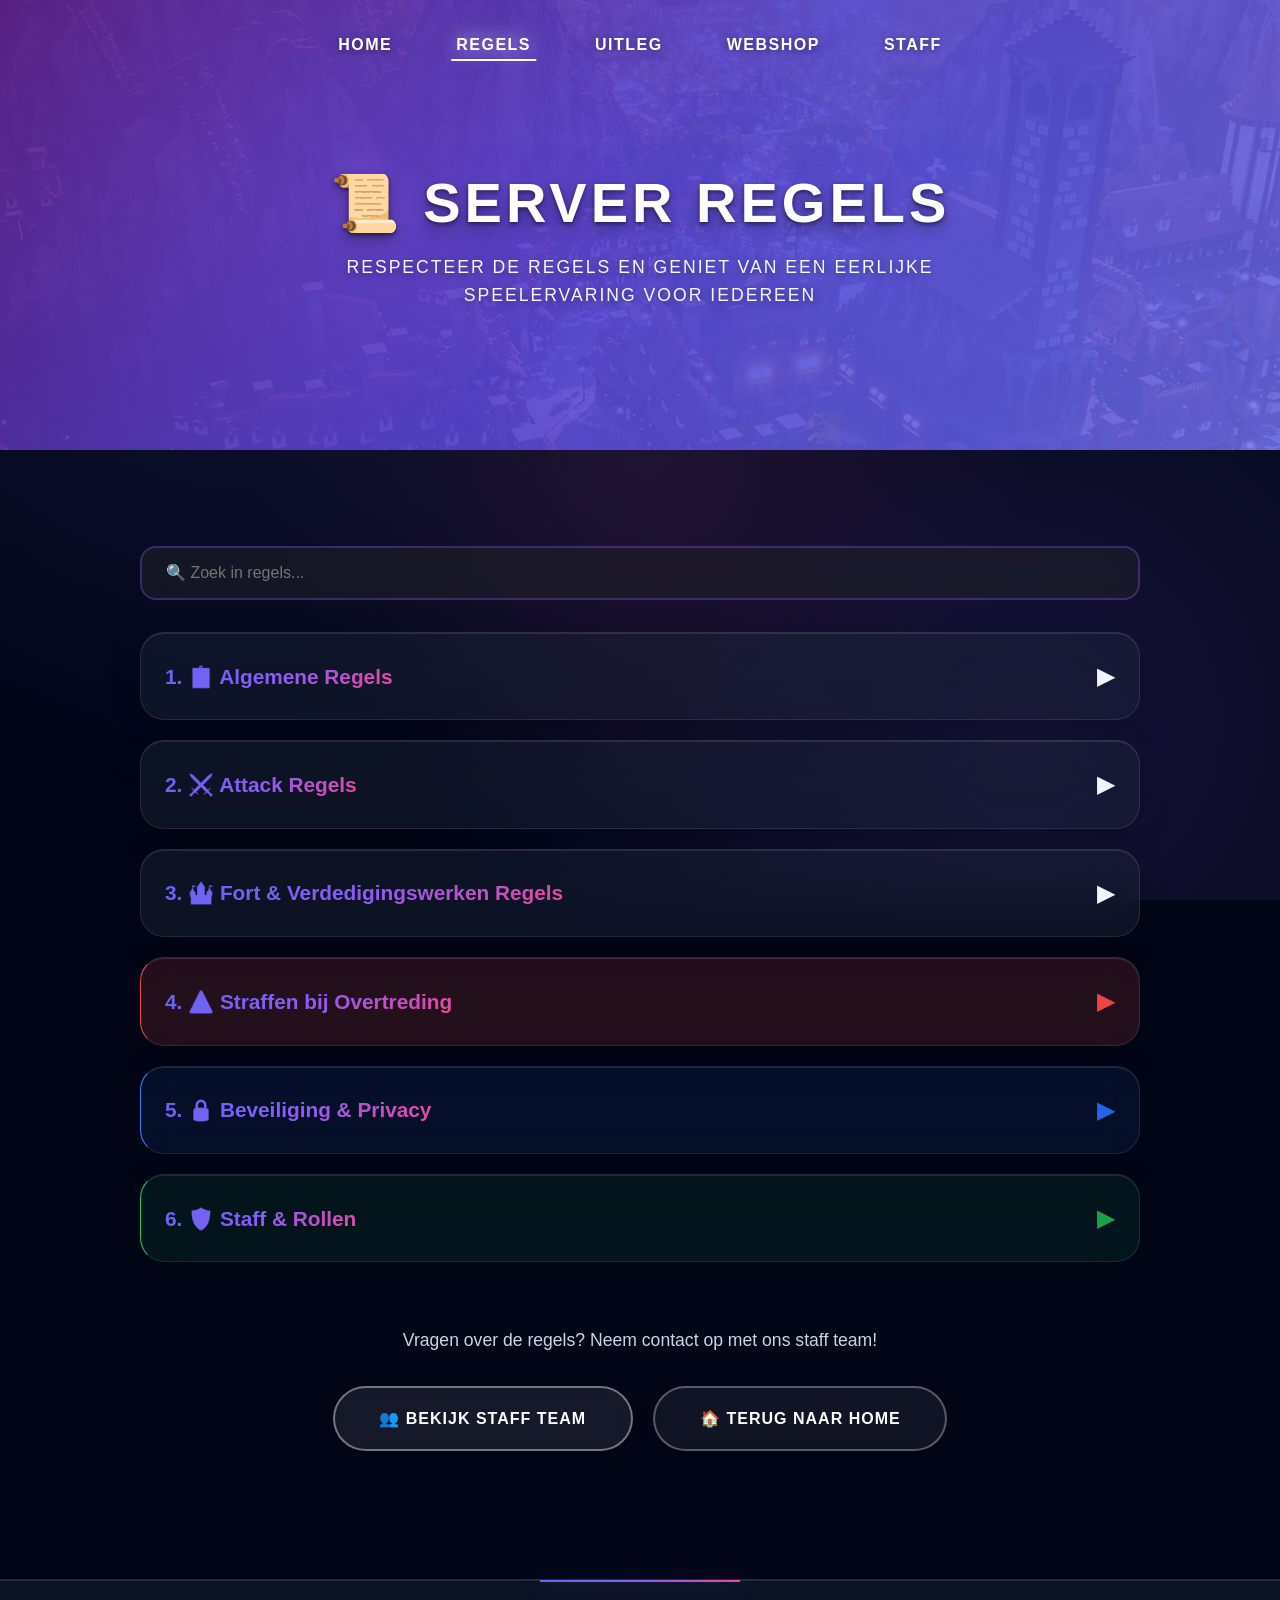
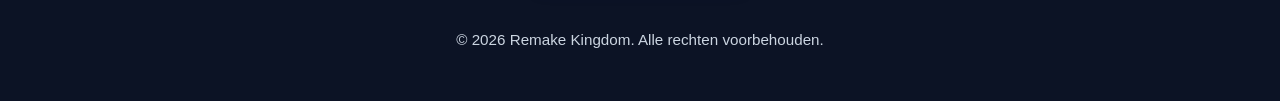
==== regels.html @ 469bb575 "Site push" ====
<!DOCTYPE html>
<html lang="nl">
<head>
    <meta charset="UTF-8">
    <meta name="viewport" content="width=device-width, initial-scale=1.0">
    <title>Regels - Remake Kingdom</title>
    <link rel="stylesheet" href="styles.css">
</head>
<body>
    <nav>
        <div class="nav-container">
            <ul class="nav-links">
                <li><a href="index.html">Home</a></li>
                <li><a href="regels.html" class="active">Regels</a></li>
                <li><a href="uitleg.html">Uitleg</a></li>
                <li><a href="webshop.html">Webshop</a></li>
                <li><a href="staff.html">Staff</a></li>
            </ul>
        </div>
    </nav>

    <section class="hero page-hero fade-in">
        <h1>📜 Server Regels</h1>
        <p>Respecteer de regels en geniet van een eerlijke speelervaring voor iedereen</p>
    </section>

    <div class="container">
        <!-- Search Bar -->
        <div class="search-container" style="max-width: 1000px; margin: 0 auto 2rem;">
            <input type="text" id="rulesSearch" placeholder="🔍 Zoek in regels..." style="width: 100%; padding: 1rem 1.5rem; border-radius: 16px; border: 2px solid rgba(139, 92, 246, 0.3); background: rgba(30, 30, 40, 0.6); backdrop-filter: blur(10px); color: var(--text-primary); font-size: 1rem; font-family: 'Poppins', sans-serif; transition: all 0.3s ease;">
        </div>

        <!-- 1. Algemene Regels -->
        <div class="rules-section card fade-in" data-keywords="algemeen respect cheaten hacken spam staff reclame chat nederlands engels bug abuse griefing account delen regels" style="max-width: 1000px; margin: 0 auto 1.25rem;">
            <div class="collapsible-header" style="cursor: pointer; display: flex; justify-content: space-between; align-items: center; user-select: none;">
                <h2 style="margin: 0;">1. 📋 Algemene Regels</h2>
                <span class="collapse-icon" style="font-size: 1.5rem; transition: transform 0.3s ease; color: var(--accent);">▶</span>
            </div>
            <div class="collapsible-content" style="max-height: 0; overflow: hidden; transition: max-height 0.4s ease;">
                <ul class="rules-list" style="margin-top: 0.75rem;">
                    <li>
                        <strong>1. Respecteer iedereen</strong><br>
                        Wees vriendelijk en behulpzaam. Geen schelden, discriminatie, pesten of doelbewuste provocatie. Iedereen moet zich veilig voelen.
                    </li>
                    <li>
                        <strong>2. Niet cheaten of hacken</strong><br>
                        Gebruik geen hacks, mods, clients of tools die een oneerlijk voordeel geven (x-ray, speed, fly, etc.). Het is ook verboden om anderen te helpen cheaten.
                    </li>
                    <li>
                        <strong>3. Geen spam</strong><br>
                        Spam niet in chat of in channels. Dit betekent: herhaald dezelfde berichten, CAPS LOCK, ongevraagde @mentions en reclame.
                    </li>
                    <li>
                        <strong>4. Luister naar staff</strong><br>
                        Volg de instructies van staff op, ook als je het er niet mee eens bent. Discussies kunnen later via privé met een moderator of admin.
                    </li>
                    <li>
                        <strong>5. Geen reclame</strong><br>
                        Geen reclame voor andere Minecraft servers, websites, Discord-servers of producten zonder duidelijke toestemming van staff.
                    </li>
                    <li>
                        <strong>6. Nederlands of Engels in publieke chat</strong><br>
                        Om iedereen mee te laten doen, spreken we in de algemene chat Nederlands of Engels. In privégesprekken mag uiteraard een andere taal.
                    </li>
                    <li>
                        <strong>7. Geen bug abuse</strong><br>
                        Als je een bug, glitch of exploit vindt, meld dit dan direct aan staff. Het is verboden om dit te gebruiken voor persoonlijk voordeel.
                    </li>
                    <li>
                        <strong>8. Houd het leuk voor iedereen</strong><br>
                        Denk na over je gedrag: als iets anderen stoort of harm kan veroorzaken, laat het dan. We spelen samen, dus wees respectvol.
                    </li>
                    <li>
                        <strong>9. Geen griefing</strong><br>
                        Verniel of steel niets van anderen zonder vooraf toestemming. Dit geldt voor basis, farms, boten, etc.
                    </li>
                    <li>
                        <strong>10. Geen account-sharing</strong><br>
                        Deel je account niet met anderen. Jij bent verantwoordelijk voor alles wat er met je account gebeurt.
                    </li>
                    <li>
                        <strong>11. Geen doxxing of privacy schending</strong><br>
                        Plaats geen persoonlijke gegevens van jezelf of anderen. Respecteer ieders privacy.
                    </li>
                    <li>
                        <strong>12. Geen stelen</strong><br>
                        Vraag altijd toestemming voordat je spullen van iemand anders gebruikt of meeneemt.
                    </li>
                    <li>
                        <strong>13. Bouw netjes en veilig</strong><br>
                        Maak geen traps in openbare gebieden die andere spelers kunnen belemmeren of schade kunnen toebrengen.
                    </li>
                    <li>
                        <strong>14. Grote bouwwerken alleen met toestemming</strong><br>
                        Grote bouwwerken mogen alleen worden gebouwd door builders. Er is een speciale Minecraft-server voor bouwers, waar je ook om goedkeuring kunt vragen; elk project moet eerst door hogere staff worden goedgekeurd.
                    </li>
                    <li>
                        <strong>15. Ondergrondse bases</strong><br>
                        Bases onder de grond zijn toegestaan, maar gebruik geen deuren. Gebruik in plaats daarvan <strong>double fence gates</strong> zodat anderen er met influence doorheen kunnen.
                    </li>
                    <li>
                        <strong>16. Volg de serverstructuur</strong><br>
                        Gebruik de juiste kanalen voor vragen, advertenties of reports (zoals aangegeven in Discord/website).
                    </li>
                </ul>
            </div>
        </div>

        <!-- 2. Attack Regels -->
        <div class="rules-section card fade-in" data-keywords="attack attacks attacken tijden hertogen koning 12:00 00:00 45 minuten screenshot aanval channel" style="max-width: 1000px; margin: 0 auto 1.25rem;">
            <div class="collapsible-header" style="cursor: pointer; display: flex; justify-content: space-between; align-items: center; user-select: none;">
                <h2 style="margin: 0;">2. ⚔️ Attack Regels</h2>
                <span class="collapse-icon" style="font-size: 1.5rem; transition: transform 0.3s ease; color: var(--accent);">▶</span>
            </div>
            <div class="collapsible-content" style="max-height: 0; overflow: hidden; transition: max-height 0.4s ease;">
                <ul class="rules-list" style="margin-top: 0.75rem;">
                    <li>
                        <strong>Attack-tijden</strong><br>
                        Attacks mogen alleen worden gestart tussen <strong>12:00 en 00:00</strong>. Start je attack niet later dan 23:15 zodat de volledige 45 minuten door kunnen lopen.
                    </li>
                    <li>
                        <strong>Wie mag attacken?</strong><br>
                        Alleen <strong>Hertogen</strong> of <strong>Koning(en)</strong> mogen een attack starten. Een <strong>General</strong> mag niet zonder toestemming van een koning of hertog.
                    </li>
                    <li>
                        <strong>Maximum attacks per dag</strong><br>
                        Er zijn maximaal <strong>2 attacks per dag</strong> toegestaan per kingdom. Plan deze met je rank en voorkom dat je laat op de dag nog een tweede attack start.
                    </li>
                    <li>
                        <strong>Aankondiging &amp; voorbereiding</strong><br>
                        Meld een attack minimaal <strong>30 minuten van tevoren</strong> in het daarvoor bestemde Discord-kanaal. Zorg dat je aanvalsteam klaar is en dat iedereen weet wat de regels zijn.
                    </li>
                    <li>
                        <strong>Regels tijdens de attack</strong><br>
                        - Een kingdom lead moet tijdens de hele attack op het land blijven. Als de lead verdwijnt stopt de attack voor de rest van het team. <br>
                        - Geen gebruik van glitches, /log, of out-of-bounds om te ontsnappen of voor een voordeel. <br>
                        - Na het einde van de attack blijven gebruikers in het gebied niet zomaar hangen; verlaat het land en maak ruimte voor nieuwe aanvallen.
                    </li>
                    <li>
                        <strong>Beperkingen</strong><br>
                        Als iemand doodgaat, mag er <strong>geen vervanger</strong> het land op. Ook mag je tijdens een attack geen items van anderen stelen buiten de afspraken om (bijv. via traps of verborgen chests).
                    </li>
                </ul>

                <div style="background: rgba(236, 72, 153, 0.1); padding: 2rem; border-radius: 12px; margin-top: 2rem; border-left: 4px solid #ec4899;">
                    <h3 style="color: #ec4899; margin-bottom: 1rem;">📸 LET OP: Screenshot Vereisten</h3>
                    <p style="color: var(--text-secondary); line-height: 1.9; margin-bottom: 1rem;">
                        Een leidinggevend maakt ten alle tijden een screen aan de grens van het kingdom die aangevallen gaat worden. Op dit screenshot staat <strong>/list</strong> met de aantallen van beide kingdoms. Daarnaast noteer je alle namen van de aanvallers in de chat met de /list.
                    </p>
                    <p style="color: var(--text-secondary); line-height: 1.9; margin-bottom: 1rem;">
                        Je zet deze screen in de <strong>#Aanval-Channel</strong> met het volgende format:
                    </p>
                    <div style="background: rgba(0, 0, 0, 0.3); padding: 1.5rem; border-radius: 8px; font-family: monospace; color: #fff; line-height: 1.8;">
                        Kingdom:<br>
                        Attack op:<br>
                        Aanvallers:<br>
                        Starttijd:<br>
                        Tijd land af:
                    </div>
                    <p style="color: var(--text-secondary); line-height: 1.9; margin-top: 1rem;">
                        Dit format moet <strong>voor de attack</strong> worden ingevuld en worden opgestuurd in #Aanval-Channel. Tevens is het voor de leidinggevenden van andere kingdoms niet toegestaan om hier voordelig gebruik van te maken door aan spelers een komende aanval door te geven.
                    </p>
                </div>
            </div>
        </div>

        <!-- 3. Fort & Verdedigingswerken Regels -->
        <div class="rules-section card fade-in" data-keywords="fort forten verdediging gracht trappen traps cobwebs lava inbouwen safe doors torens gangen ingangen ladders" style="max-width: 1000px; margin: 0 auto 1.25rem;">
            <div class="collapsible-header" style="cursor: pointer; display: flex; justify-content: space-between; align-items: center; user-select: none;">
                <h2 style="margin: 0;">3. 🏰 Fort & Verdedigingswerken Regels</h2>
                <span class="collapse-icon" style="font-size: 1.5rem; transition: transform 0.3s ease; color: var(--accent);">▶</span>
            </div>
            <div class="collapsible-content" style="max-height: 0; overflow: hidden; transition: max-height 0.4s ease;">
                <ul class="rules-list" style="margin-top: 0.75rem;">
                    <li>
                        <strong>Trappen/Traps</strong><br>
                        Trappen, valkuilen of andere traps die spelers plotseling kunnen doden zijn <strong>NIET toegestaan</strong>, tenzij het deel uitmaakt van een afgesproken PvP-arena.
                    </li>
                    <li>
                        <strong>Cobwebs en Lava</strong><br>
                        Cobwebs en lava plaatsen in een ijstunnel / gang of op wegen is <strong>NIET toegestaan</strong>. Dit blokkadeert spelers en veroorzaakt frustratie.
                    </li>
                    <li>
                        <strong>Grachten</strong><br>
                        Forten mogen een gracht hebben. De gracht mag niet breder dan <strong>10 blocks</strong> en niet dieper dan <strong>10 blocks</strong>. Ladders zijn <strong>3 breed</strong> in alle hoeken verplicht om terug omhoog te kunnen.
                    </li>
                    <li>
                        <strong>Inbouwen</strong><br>
                        Inbouwen is <strong>NIET toegestaan</strong> (zowel cobwebs als blocks). Openingen moeten toegankelijk blijven voor anderen.
                    </li>
                    <li>
                        <strong>Safe Doors</strong><br>
                        Geen safe doors met pressure plates: deuren moeten eerlijk en openbaar te gebruiken zijn.
                    </li>
                    <li>
                        <strong>Torens</strong><br>
                        Torens moeten in verbinding staan met de muren en mogen geen losstaande 'one-hit' plekken creëren.
                    </li>
                    <li>
                        <strong>Gang Afmetingen</strong><br>
                        De ingang en alle andere doorgangen moeten minimaal <strong>3 blocks breed</strong> en <strong>3 blocks hoog</strong> zijn, zodat mensen er veilig doorheen kunnen.
                    </li>
                    <li>
                        <strong>Meerdere Ingangen</strong><br>
                        Er moeten meerdere ingangen zijn zodat verdedigers en aanvallers een fatsoenlijke verdeling hebben.
                    </li>
                    <li>
                        <strong>Ladder Beperkingen</strong><br>
                        Eén ladder omhoog om mensen makkelijk naar beneden te schieten is <strong>niet toegestaan</strong>. Maak meerdere toegangen om schieten te ontmoedigen.
                    </li>
                    <li>
                        <strong>Trappen in Fort</strong><br>
                        Er moeten minimaal <strong>2 trappen omhoog</strong> zijn in het fort voor de attackers, zodat het eerlijk blijft voor beide teams.
                    </li>
                    <li>
                        <strong>Geen verborgen valkuilen</strong><br>
                        Als je een valkuil gebruikt, zorg dan dat het duidelijk is dat het een valkuil is. Onverwachte traps in openbare routes zijn niet toegestaan.
                    </li>
                    <li>
                        <strong>Respecteer de omgeving</strong><br>
                        Graaf of bouw niet in de buurt van andermans basis zonder toestemming. Laat geen gaten of gebroken omgevingen achter.
                    </li>
                </ul>
            </div>
        </div>

        <!-- 4. Straffen bij Overtreding -->
        <div class="rules-section card fade-in" data-keywords="straffen overtreding waarschuwing mute kick ban permanente tijdelijke" style="max-width: 1000px; margin: 0 auto 1.25rem; background: rgba(231, 76, 60, 0.15); border-left-color: #e74c3c;">
            <div class="collapsible-header" style="cursor: pointer; display: flex; justify-content: space-between; align-items: center; user-select: none;">
                <h2 style="color: #ef4444; margin: 0;">4. ⚠️ Straffen bij Overtreding</h2>
                <span class="collapse-icon" style="font-size: 1.5rem; transition: transform 0.3s ease; color: #ef4444;">▶</span>
            </div>
            <div class="collapsible-content" style="max-height: 0; overflow: hidden; transition: max-height 0.4s ease;">
                <p style="color: var(--text-secondary); line-height: 1.8; margin-top: 1rem;">
                    We hanteren een schaal van maatregelen om duidelijkheid en eerlijkheid te behouden. Staff bepaalt de straf op basis van: ernst, herhaling, intentie en context.<br><br>
                    • <strong>Waarschuwing</strong> — Eerste overtreding of onbedoeld gedrag.<br>
                    • <strong>Mute (1-24 uur)</strong> — Chat misbruik, spam, schelden of dreigen.<br>
                    • <strong>Kick</strong> — Bij herhaalde waarschuwingen of wanprestatie (slecht gedrag tegen andere spelers of staff).<br>
                    • <strong>Tijdelijke Ban (1-30 dagen)</strong> — Ernstige overtredingen zoals griefing, hacking, doxxing of herhaald valsspelen.<br>
                    • <strong>Permanente Ban</strong> — Zeer ernstige zaken (hacken, stelen, doxxen, grootschalige griefing) of wanneer iemand meerdere keren niet naar staff luistert.<br><br>
                    Als je het niet eens bent met een straf, neem dan contact op met staff en vraag om een uitleg. Discriminatie of bedreigingen naar staff kan leiden tot zwaardere straffen.
                </p>
            </div>
        </div>

        <!-- 5. Beveiliging & Privacy -->
        <div class="rules-section card fade-in" data-keywords="beveiliging privacy account delen wachtwoorden" style="max-width: 1000px; margin: 0 auto 1.25rem; background: rgba(59, 130, 246, 0.08); border-left-color: #3b82f6;">
            <div class="collapsible-header" style="cursor: pointer; display: flex; justify-content: space-between; align-items: center; user-select: none;">
                <h2 style="color: #2563eb; margin: 0;">5. 🔒 Beveiliging &amp; Privacy</h2>
                <span class="collapse-icon" style="font-size: 1.5rem; transition: transform 0.3s ease; color: #2563eb;">▶</span>
            </div>
            <div class="collapsible-content" style="max-height: 0; overflow: hidden; transition: max-height 0.4s ease;">
                <ul class="rules-list" style="margin-top: 0.75rem;">
                    <li>
                        <strong>Beveilig je account</strong><br>
                        Gebruik een sterk wachtwoord. Deel je account niet met anderen en log altijd uit op publieke computers.
                    </li>
                    <li>
                        <strong>2FA / dubbele verificatie</strong><br>
                        Gebruik waar mogelijk 2FA (bijv. op Discord) om je account extra te beschermen.
                    </li>
                    <li>
                        <strong>Geen doxxing</strong><br>
                        Plaats geen persoonlijke gegevens van jezelf of anderen in de chat of op Discord.
                    </li>
                    <li>
                        <strong>Rapporteer verdachte zaken</strong><br>
                        Zie je iets verdachts? Meld het dan direct bij een staff member in de juiste kanalen.
                    </li>
                    <li>
                        <strong>Verander je wachtwoord bij twijfel</strong><br>
                        Als je het gevoel hebt dat je account is gecompromitteerd, wijzig direct je wachtwoord en meld het aan staff.
                    </li>
                </ul>
            </div>
        </div>

        <!-- 6. Staff & Rollen -->
        <div class="rules-section card fade-in" data-keywords="staff rollen moderator helper regels permissies gedrag" style="max-width: 1000px; margin: 0 auto 1.25rem; background: rgba(34, 197, 94, 0.08); border-left-color: #22c55e;">
            <div class="collapsible-header" style="cursor: pointer; display: flex; justify-content: space-between; align-items: center; user-select: none;">
                <h2 style="color: #16a34a; margin: 0;">6. 🛡️ Staff &amp; Rollen</h2>
                <span class="collapse-icon" style="font-size: 1.5rem; transition: transform 0.3s ease; color: #16a34a;">▶</span>
            </div>
            <div class="collapsible-content" style="max-height: 0; overflow: hidden; transition: max-height 0.4s ease;">
                <ul class="rules-list" style="margin-top: 0.75rem;">
                    <li>
                        <strong>Staff heeft extra verantwoordelijkheden</strong><br>
                        Staff is er om de server veilig en leuk te houden. Volg hun instructies op en geef hen ruimte om hun werk te doen.
                    </li>
                    <li>
                        <strong>Zeg iets als je advies nodig hebt</strong><br>
                        Niet zeker wat je mag doen? Vraag het aan een moderator of beheerder voordat je actie onderneemt.
                    </li>
                    <li>
                        <strong>Geen misbruik van staffrechten</strong><br>
                        Als je staff bent, gebruik je rechten alleen voor serverbeheer. Misbruik leidt tot schorsing of verlies van rechten.
                    </li>
                    <li>
                        <strong>Rapporteer staffproblemen correct</strong><br>
                        Als je een probleem hebt met staffgedrag: maak een ticket in Discord. Doe dit niet in de publieke chat.
                    </li>
                </ul>
            </div>
        </div>

        <div style="text-align: center; margin-top: 4rem;">
            <p style="color: var(--text-secondary); margin-bottom: 2rem; font-size: 1.1rem;">
                Vragen over de regels? Neem contact op met ons staff team!
            </p>
            <a href="staff.html" class="btn">👥 Bekijk Staff Team</a>
            <a href="index.html" class="btn btn-secondary" style="margin-left: 1rem;">🏠 Terug naar Home</a>
        </div>
    </div>

    <footer>
        <p>&copy; 2026 Remake Kingdom. Alle rechten voorbehouden.</p>
    </footer>

    <script>
        // Collapsible functionality
        document.querySelectorAll('.collapsible-header').forEach(header => {
            header.addEventListener('click', () => {
                const section = header.closest('.rules-section');
                const content = section.querySelector('.collapsible-content');
                const icon = header.querySelector('.collapse-icon');
                
                if (content.style.maxHeight === '0px' || content.style.maxHeight === '') {
                    // Expand
                    content.style.maxHeight = content.scrollHeight + 'px';
                    icon.textContent = '▼';
                    icon.style.transform = 'rotate(0deg)';
                } else {
                    // Collapse
                    content.style.maxHeight = '0px';
                    icon.textContent = '▶';
                    icon.style.transform = 'rotate(0deg)';
                }
            });
        });

        // Search functionality
        const searchInput = document.getElementById('rulesSearch');
        const rulesSections = document.querySelectorAll('.rules-section');

        searchInput.addEventListener('input', (e) => {
            const searchTerm = e.target.value.toLowerCase().trim();
            
            rulesSections.forEach(section => {
                const text = section.textContent.toLowerCase();
                const keywords = section.dataset.keywords?.toLowerCase() || '';
                const content = section.querySelector('.collapsible-content');
                const icon = section.querySelector('.collapse-icon');
                
                if (searchTerm === '') {
                    // Reset to default view - keep current state
                    section.style.display = '';
                    section.style.opacity = '1';
                    section.style.filter = '';
                    section.style.transform = '';
                } else if (text.includes(searchTerm) || keywords.includes(searchTerm)) {
                    // Show matching section and expand it
                    section.style.display = '';
                    section.style.opacity = '1';
                    section.style.filter = '';
                    content.style.maxHeight = content.scrollHeight + 'px';
                    icon.textContent = '▼';
                    
                    // Highlight effect
                    section.style.transform = 'scale(1.02)';
                    setTimeout(() => {
                        section.style.transform = '';
                    }, 300);
                } else {
                    // Hide non-matching section and collapse it
                    section.style.display = '';
                    section.style.opacity = '0.2';
                    section.style.filter = 'blur(3px)';
                    section.style.transform = '';
                    content.style.maxHeight = '0px';
                    icon.textContent = '▶';
                }
            });
        });

        // Search input focus styling
        searchInput.addEventListener('focus', () => {
            searchInput.style.borderColor = 'rgba(139, 92, 246, 0.8)';
            searchInput.style.boxShadow = '0 0 20px rgba(139, 92, 246, 0.3)';
        });

        searchInput.addEventListener('blur', () => {
            searchInput.style.borderColor = 'rgba(139, 92, 246, 0.3)';
            searchInput.style.boxShadow = '';
        });

        // Fade in animation on load
        document.addEventListener('DOMContentLoaded', () => {
            const cards = document.querySelectorAll('.rules-section');
            cards.forEach((card, index) => {
                setTimeout(() => {
                    card.style.opacity = '0';
                    card.style.transform = 'translateY(20px)';
                    card.style.transition = 'all 0.6s ease-out';
                    setTimeout(() => {
                        card.style.opacity = '1';
                        card.style.transform = 'translateY(0)';
                    }, 50);
                }, index * 100);
            });
        });
    </script>
</body>
</html>
---- styles.css ----
* {
    margin: 0;
    padding: 0;
    box-sizing: border-box;
}

:root {
    --primary-color: #6366f1;
    --secondary-color: #8b5cf6;
    --accent-color: #ec4899;
    --success-color: #10b981;
    --dark-bg: #0f172a;
    --darker-bg: #020617;
    --card-bg: rgba(30, 41, 59, 0.5);
    --text-color: #f1f5f9;
    --text-secondary: #cbd5e1;
    --gradient-1: linear-gradient(135deg, #667eea 0%, #764ba2 100%);
    --gradient-2: linear-gradient(135deg, #f093fb 0%, #f5576c 100%);
    --gradient-3: linear-gradient(135deg, #4facfe 0%, #00f2fe 100%);
    --gradient-primary: linear-gradient(135deg, #6366f1 0%, #8b5cf6 50%, #ec4899 100%);
    --shadow-sm: 0 2px 8px rgba(0, 0, 0, 0.1);
    --shadow-md: 0 4px 16px rgba(0, 0, 0, 0.2);
    --shadow-lg: 0 8px 32px rgba(0, 0, 0, 0.3);
    --shadow-glow: 0 0 30px rgba(99, 102, 241, 0.3);
}

@import url('https://fonts.googleapis.com/css2?family=Inter:wght@300;400;500;600;700;800;900&family=Poppins:wght@400;500;600;700;800;900&display=swap');

body {
    font-family: 'Inter', -apple-system, BlinkMacSystemFont, 'Segoe UI', sans-serif;
    background: var(--darker-bg);
    color: var(--text-color);
    min-height: 100vh;
    position: relative;
    overflow-x: hidden;
    line-height: 1.6;
}

body::before {
    content: '';
    position: fixed;
    top: 0;
    left: 0;
    width: 100%;
    height: 100%;
    background: 
        radial-gradient(circle at 20% 20%, rgba(99, 102, 241, 0.15) 0%, transparent 50%),
        radial-gradient(circle at 80% 80%, rgba(139, 92, 246, 0.15) 0%, transparent 50%),
        radial-gradient(circle at 50% 50%, rgba(236, 72, 153, 0.1) 0%, transparent 50%);
    pointer-events: none;
    z-index: 0;
    animation: gradientShift 15s ease infinite;
}

@keyframes gradientShift {
    0%, 100% { opacity: 1; }
    50% { opacity: 0.8; }
}

/* Navigation */
nav {
    background: transparent;
    backdrop-filter: none;
    -webkit-backdrop-filter: none;
    padding: 2rem 2rem;
    position: absolute;
    top: 0;
    left: 0;
    right: 0;
    z-index: 1000;
    border-bottom: none;
    box-shadow: none;
}

.nav-container {
    max-width: 1400px;
    margin: 0 auto;
    display: flex;
    justify-content: center;
    align-items: center;
    position: relative;
}

.nav-links {
    display: flex;
    gap: 2rem;
    list-style: none;
    align-items: center;
    justify-content: center;
    margin: 0;
    padding: 0;
}

.nav-links a {
    font-family: 'Poppins', sans-serif;
    color: #ffffff;
    text-decoration: none;
    font-weight: 700;
    font-size: 1rem;
    text-transform: uppercase;
    letter-spacing: 1.5px;
    transition: all 0.3s ease;
    padding: 0.5rem 1rem;
    border-radius: 8px;
    position: relative;
    overflow: hidden;
    text-shadow: 0 2px 8px rgba(0, 0, 0, 0.5);
}

.nav-links a::before {
    content: '';
    position: absolute;
    bottom: 0;
    left: 50%;
    transform: translateX(-50%);
    width: 0;
    height: 2px;
    background: #ffffff;
    transition: width 0.3s ease;
}

.nav-links a:hover {
    color: #ffffff;
    text-shadow: 0 0 20px rgba(255, 255, 255, 0.8);
}

.nav-links a:hover::before {
    width: 80%;
}

.nav-links a.active {
    color: #ffffff;
    text-shadow: 0 0 20px rgba(255, 255, 255, 0.8);
}

.nav-links a.active::before {
    width: 80%;
}

/* Hero Section */
.hero {
    text-align: center;
    padding: 0;
    margin-bottom: 0;
    position: relative;
    min-height: 100vh;
    display: flex;
    flex-direction: column;
    justify-content: center;
    align-items: center;
    overflow: hidden;
    background: 
        linear-gradient(135deg, rgba(88, 28, 135, 0.85) 0%, rgba(67, 56, 202, 0.80) 50%, rgba(99, 102, 241, 0.75) 100%),
        url('assets/rkd-background.jpg') center/cover;
    background-attachment: fixed;
}

.hero::before {
    content: '';
    position: absolute;
    inset: 0;
    background: 
        radial-gradient(circle at 30% 50%, rgba(139, 92, 246, 0.3) 0%, transparent 50%),
        radial-gradient(circle at 70% 50%, rgba(99, 102, 241, 0.3) 0%, transparent 50%);
    z-index: 1;
    animation: pulseGlow 8s ease-in-out infinite;
}

@keyframes pulseGlow {
    0%, 100% { opacity: 0.8; }
    50% { opacity: 1; }
}

.hero-logo {
    height: 200px;
    width: auto;
    margin-bottom: 2rem;
    filter: drop-shadow(0 8px 20px rgba(0, 0, 0, 0.6));
    animation: fadeInDown 0.8s ease-out;
    z-index: 2;
    position: relative;
    transition: all 0.3s ease;
}

.hero-logo:hover {
    transform: scale(1.05);
    filter: drop-shadow(0 12px 30px rgba(0, 0, 0, 0.8));
}

@keyframes fadeInDown {
    from {
        opacity: 0;
        transform: translateY(-30px);
    }
    to {
        opacity: 1;
        transform: translateY(0);
    }
}

.hero h1 {
    font-family: 'Poppins', sans-serif;
    font-size: 4rem;
    font-weight: 900;
    margin-bottom: 1.2rem;
    margin-top: 0;
    color: #ffffff;
    line-height: 1.1;
    letter-spacing: 4px;
    animation: fadeInUp 0.8s ease-out;
    text-shadow: 
        0 2px 4px rgba(0, 0, 0, 0.5),
        0 8px 16px rgba(0, 0, 0, 0.3),
        0 0 40px rgba(139, 92, 246, 0.4);
    z-index: 2;
    position: relative;
    text-transform: uppercase;
}

.hero p {
    font-size: 1.1rem;
    color: rgba(255, 255, 255, 0.95);
    max-width: 700px;
    margin: 0 auto 3rem;
    font-weight: 500;
    line-height: 1.6;
    animation: fadeInUp 0.8s ease-out 0.2s both;
    text-shadow: 0 2px 8px rgba(0, 0, 0, 0.4);
    z-index: 2;
    position: relative;
    letter-spacing: 2px;
    text-transform: uppercase;
}

.server-ip {
    display: inline-flex;
    align-items: center;
    gap: 1rem;
    background: rgba(255, 255, 255, 0.1);
    backdrop-filter: blur(10px);
    -webkit-backdrop-filter: blur(10px);
    padding: 1rem 2.5rem;
    border-radius: 50px;
    margin-top: 2.5rem;
    font-size: 1.4rem;
    font-weight: 600;
    font-family: 'Poppins', sans-serif;
    color: #ffffff;
    border: 2px solid rgba(255, 255, 255, 0.3);
    cursor: pointer;
    transition: all 0.4s ease;
    box-shadow: 
        0 8px 32px rgba(0, 0, 0, 0.3),
        inset 0 1px 0 rgba(255, 255, 255, 0.2);
    position: relative;
    animation: fadeInUp 0.8s ease-out 0.4s both;
    z-index: 2;
}

.server-ip:hover {
    background: rgba(255, 255, 255, 0.2);
    border-color: rgba(255, 255, 255, 0.5);
    transform: translateY(-3px);
    box-shadow: 
        0 12px 40px rgba(0, 0, 0, 0.4),
        0 0 60px rgba(139, 92, 246, 0.3),
        inset 0 1px 0 rgba(255, 255, 255, 0.3);
}

@keyframes fadeInUp {
    from {
        opacity: 0;
        transform: translateY(30px);
    }
    to {
        opacity: 1;
        transform: translateY(0);
    }
}

/* Container */
.container {
    max-width: 1400px;
    margin: 0 auto;
    padding: 6rem 2rem 2rem;
    position: relative;
    z-index: 1;
}

/* Cards */
.cards {
    display: grid;
    grid-template-columns: repeat(auto-fit, minmax(320px, 1fr));
    gap: 1.5rem;
    margin-bottom: 4rem;
}

.card {
    background: rgba(30, 41, 59, 0.4);
    backdrop-filter: blur(20px);
    -webkit-backdrop-filter: blur(20px);
    padding: 1.5rem;
    border-radius: 24px;
    border: 1px solid rgba(255, 255, 255, 0.1);
    transition: all 0.4s cubic-bezier(0.175, 0.885, 0.32, 1.275);
    box-shadow: 
        0 8px 32px rgba(0, 0, 0, 0.2),
        inset 0 1px 0 rgba(255, 255, 255, 0.1);
    position: relative;
    overflow: hidden;
}

.card::before {
    content: '';
    position: absolute;
    inset: 0;
    border-radius: 24px;
    padding: 1px;
    background: linear-gradient(135deg, rgba(99, 102, 241, 0.3), rgba(236, 72, 153, 0.3));
    -webkit-mask: linear-gradient(#fff 0 0) content-box, linear-gradient(#fff 0 0);
    -webkit-mask-composite: xor;
    mask-composite: exclude;
    opacity: 0;
    transition: opacity 0.4s ease;
    pointer-events: none;
}

.card::after {
    content: '';
    position: absolute;
    top: 0;
    left: -100%;
    width: 100%;
    height: 100%;
    background: linear-gradient(90deg, transparent, rgba(255, 255, 255, 0.1), transparent);
    transition: left 0.6s ease;
    pointer-events: none;
}

.card:hover {
    transform: translateY(-8px);
    box-shadow: 
        0 20px 60px rgba(99, 102, 241, 0.3),
        0 0 80px rgba(99, 102, 241, 0.1),
        inset 0 1px 0 rgba(255, 255, 255, 0.2);
    border-color: rgba(99, 102, 241, 0.4);
}

.card:hover::before {
    opacity: 1;
}

.card:hover::after {
    left: 100%;
}

.card h2 {
    font-family: 'Poppins', sans-serif;
    background: var(--gradient-primary);
    -webkit-background-clip: text;
    -webkit-text-fill-color: transparent;
    background-clip: text;
    margin-bottom: 0.5rem;
    font-size: 1.3rem;
    font-weight: 700;
    display: flex;
    align-items: center;
    gap: 0.5rem;
}

.card p {
    color: var(--text-secondary);
    line-height: 1.8;
    font-size: 0.95rem;
}

/* Rules */
.rules-list {
    list-style: none;
    counter-reset: rule-counter;
}

.rules-list li {
    background: rgba(30, 41, 59, 0.4);
    backdrop-filter: blur(20px);
    -webkit-backdrop-filter: blur(20px);
    padding: 1rem;
    margin-bottom: 0.75rem;
    border-radius: 12px;
    border: 1px solid rgba(255, 255, 255, 0.1);
    border-left: 4px solid;
    border-left-color: transparent;
    border-image: var(--gradient-primary) 1;
    border-image-slice: 1;
    counter-increment: rule-counter;
    position: relative;
    padding-left: 3.5rem;
    box-shadow: 
        0 4px 16px rgba(0, 0, 0, 0.2),
        inset 0 1px 0 rgba(255, 255, 255, 0.1);
    transition: all 0.4s ease;
}

.rules-list li:hover {
    transform: translateX(8px);
    box-shadow: 
        0 8px 32px rgba(99, 102, 241, 0.2),
        inset 0 1px 0 rgba(255, 255, 255, 0.15);
    border-left-width: 6px;
}

.rules-list li::before {
    content: counter(rule-counter);
    position: absolute;
    left: 1rem;
    top: 50%;
    transform: translateY(-50%);
    background: var(--gradient-primary);
    color: var(--text-color);
    width: 2rem;
    height: 2rem;
    border-radius: 8px;
    display: flex;
    align-items: center;
    justify-content: center;
    font-weight: 700;
    font-family: 'Poppins', sans-serif;
    box-shadow: 
        0 4px 12px rgba(99, 102, 241, 0.4),
        inset 0 1px 0 rgba(255, 255, 255, 0.2);
}

/* Staff */
.staff-grid {
    display: grid;
    grid-template-columns: repeat(auto-fit, minmax(280px, 1fr));
    gap: 2rem;
}

.staff-member {
    background: rgba(30, 41, 59, 0.4);
    backdrop-filter: blur(20px);
    -webkit-backdrop-filter: blur(20px);
    padding: 2.5rem;
    border-radius: 24px;
    text-align: center;
    border: 1px solid rgba(255, 255, 255, 0.1);
    transition: all 0.4s cubic-bezier(0.175, 0.885, 0.32, 1.275);
    box-shadow: 
        0 8px 32px rgba(0, 0, 0, 0.2),
        inset 0 1px 0 rgba(255, 255, 255, 0.1);
    position: relative;
    overflow: hidden;
}

.staff-member::before {
    content: '';
    position: absolute;
    inset: 0;
    border-radius: 24px;
    padding: 1px;
    background: linear-gradient(135deg, rgba(99, 102, 241, 0.3), rgba(236, 72, 153, 0.3));
    -webkit-mask: linear-gradient(#fff 0 0) content-box, linear-gradient(#fff 0 0);
    -webkit-mask-composite: xor;
    mask-composite: exclude;
    opacity: 0;
    transition: opacity 0.4s ease;
}

.staff-member:hover {
    transform: translateY(-10px) scale(1.02);
    box-shadow: 
        0 20px 60px rgba(99, 102, 241, 0.3),
        0 0 80px rgba(99, 102, 241, 0.1),
        inset 0 1px 0 rgba(255, 255, 255, 0.2);
}

.staff-member:hover::before {
    opacity: 1;
}

.staff-avatar {
    width: 120px;
    height: 120px;
    border-radius: 20px;
    margin: 0 auto 1.5rem;
    border: 3px solid transparent;
    background: 
        linear-gradient(rgba(30, 41, 59, 0.6), rgba(30, 41, 59, 0.6)) padding-box,
        var(--gradient-primary) border-box;
    box-shadow: 
        0 8px 32px rgba(99, 102, 241, 0.3),
        inset 0 1px 0 rgba(255, 255, 255, 0.1);
    position: relative;
    overflow: hidden;
    transition: all 0.4s ease;
}

.staff-member:hover .staff-avatar {
    transform: scale(1.1) rotate(5deg);
    box-shadow: 
        0 12px 48px rgba(99, 102, 241, 0.5),
        0 0 60px rgba(99, 102, 241, 0.2);
}

.staff-avatar img {
    width: 100%;
    height: 100%;
    object-fit: cover;
    border-radius: 17px;
}

.staff-role {
    font-family: 'Poppins', sans-serif;
    background: var(--gradient-primary);
    -webkit-background-clip: text;
    -webkit-text-fill-color: transparent;
    background-clip: text;
    font-weight: 700;
    margin-bottom: 0.5rem;
    font-size: 1rem;
    text-transform: uppercase;
    letter-spacing: 1px;
}

.staff-name {
    font-family: 'Poppins', sans-serif;
    font-size: 1.4rem;
    margin-bottom: 0.8rem;
    color: var(--text-color);
    font-weight: 600;
}

.staff-description {
    color: var(--text-secondary);
    font-size: 0.9rem;
    line-height: 1.6;
}

/* Buttons */
.btn {
    display: inline-flex;
    align-items: center;
    gap: 0.5rem;
    padding: 1.1rem 2.8rem;
    background: rgba(255, 255, 255, 0.08);
    backdrop-filter: blur(10px);
    -webkit-backdrop-filter: blur(10px);
    color: #ffffff;
    text-decoration: none;
    border-radius: 50px;
    font-weight: 600;
    font-family: 'Poppins', sans-serif;
    transition: all 0.3s cubic-bezier(0.175, 0.885, 0.32, 1.275);
    border: 2px solid rgba(255, 255, 255, 0.4);
    cursor: pointer;
    font-size: 1rem;
    text-transform: uppercase;
    letter-spacing: 1px;
    box-shadow: 0 4px 15px rgba(0, 0, 0, 0.3);
    position: relative;
    overflow: hidden;
}

.btn::before {
    content: '';
    position: absolute;
    inset: 0;
    background: rgba(255, 255, 255, 0.15);
    opacity: 0;
    transition: opacity 0.3s ease;
}

.btn:hover {
    transform: translateY(-3px);
    background: rgba(255, 255, 255, 0.15);
    border-color: rgba(255, 255, 255, 0.6);
    box-shadow: 0 8px 25px rgba(99, 102, 241, 0.5);
}

.btn:hover::before {
    opacity: 1;
}

.btn:active {
    transform: translateY(-1px) scale(0.98);
}

.btn-secondary {
    background: rgba(255, 255, 255, 0.06);
    backdrop-filter: blur(10px);
    -webkit-backdrop-filter: blur(10px);
    border: 2px solid rgba(255, 255, 255, 0.3);
}

.btn-secondary:hover {
    background: rgba(255, 255, 255, 0.12);
    border-color: rgba(255, 255, 255, 0.5);
    box-shadow: 0 8px 25px rgba(139, 92, 246, 0.4);
}

/* Page Hero (smaller hero for subpages) */
.page-hero {
    min-height: 50vh;
    background: 
        linear-gradient(135deg, rgba(88, 28, 135, 0.90) 0%, rgba(67, 56, 202, 0.85) 50%, rgba(99, 102, 241, 0.80) 100%),
        url('assets/rkd-background.jpg') center/cover;
    padding: 8rem 2rem 4rem;
    background-attachment: fixed;
}

.page-hero h1 {
    font-size: 3.5rem;
    margin-top: 1rem;
}

/* Section Titles */
.section-title {
    font-family: 'Poppins', sans-serif;
    font-size: 2.5rem;
    font-weight: 700;
    color: var(--text-color);
    text-align: center;
    margin-bottom: 1rem;
    background: var(--gradient-primary);
    -webkit-background-clip: text;
    -webkit-text-fill-color: transparent;
    background-clip: text;
}

/* Footer */
footer {
    background: rgba(15, 23, 42, 0.8);
    backdrop-filter: blur(20px);
    -webkit-backdrop-filter: blur(20px);
    text-align: center;
    padding: 3rem 2rem;
    margin-top: 6rem;
    border-top: 1px solid rgba(255, 255, 255, 0.1);
    box-shadow: 
        inset 0 1px 0 rgba(255, 255, 255, 0.1),
        0 -8px 32px rgba(0, 0, 0, 0.2);
    position: relative;
}

footer::before {
    content: '';
    position: absolute;
    top: 0;
    left: 50%;
    transform: translateX(-50%);
    width: 200px;
    height: 2px;
    background: var(--gradient-primary);
    box-shadow: 0 0 20px rgba(99, 102, 241, 0.5);
}

footer p {
    color: var(--text-secondary);
    font-family: 'Inter', sans-serif;
    font-size: 0.95rem;
}

/* Section Titles */
.section-title {
    font-family: 'Poppins', sans-serif;
    text-align: center;
    font-size: 3rem;
    margin-bottom: 3rem;
    background: var(--gradient-primary);
    -webkit-background-clip: text;
    -webkit-text-fill-color: transparent;
    background-clip: text;
    font-weight: 800;
    letter-spacing: -1px;
    position: relative;
    padding-bottom: 1.5rem;
}

.section-title::after {
    content: '';
    position: absolute;
    bottom: 0;
    left: 50%;
    transform: translateX(-50%);
    width: 100px;
    height: 4px;
    background: var(--gradient-primary);
    border-radius: 2px;
    box-shadow: 0 0 20px rgba(99, 102, 241, 0.5);
}

/* Responsive */
@media (max-width: 768px) {
    nav {
        padding: 1.5rem 1rem;
    }
    
    .nav-container {
        flex-direction: column;
        gap: 0;
        padding: 0;
    }
    
    .nav-links {
        gap: 1rem;
        flex-wrap: wrap;
        justify-content: center;
    }
    
    .nav-links a {
        padding: 0.4rem 0.8rem;
        font-size: 0.85rem;
    }
    
    .hero-logo {
        height: 120px;
        margin-bottom: 1.5rem;
    }
    
    .hero {
        padding: 5rem 1.5rem 4rem;
        min-height: 60vh;
    }
    
    .hero h1 {
        font-size: 2.8rem;
    }
    
    .hero p {
        font-size: 1.1rem;
    }
    
    .server-ip {
        font-size: 1.2rem;
        padding: 1rem 1.5rem;
    }
    
    .cards {
        grid-template-columns: 1fr;
    }
    
    .staff-grid {
        grid-template-columns: 1fr;
    }
    
    .section-title {
        font-size: 2.2rem;
    }
}

@media (max-width: 480px) {
    .hero-logo {
        height: 110px;
        margin-bottom: 1rem;
    }
    
    .hero h1 {
        font-size: 2rem;
        letter-spacing: -1px;
    }
    
    .section-title {
        font-size: 1.8rem;
    }
    
    .card {
        padding: 1.8rem;
    }
    
    .staff-member {
        padding: 2rem;
    }
}

/* Loading animation */
@keyframes fadeIn {
    from {
        opacity: 0;
        transform: translateY(30px);
    }
    to {
        opacity: 1;
        transform: translateY(0);
    }
}

.fade-in {
    animation: fadeIn 0.6s ease-out both;
}

/* Pulse animation for special elements */
@keyframes pulse {
    0%, 100% {
        box-shadow: 0 0 20px rgba(99, 102, 241, 0.4);
    }
    50% {
        box-shadow: 0 0 40px rgba(99, 102, 241, 0.6);
    }
}

/* Smooth scrolling */
html {
    scroll-behavior: smooth;
}

/* Selection color */
::selection {
    background: rgba(99, 102, 241, 0.3);
    color: var(--text-color);
}

::-webkit-scrollbar {
    width: 12px;
}

::-webkit-scrollbar-track {
    background: var(--darker-bg);
}

::-webkit-scrollbar-thumb {
    background: linear-gradient(180deg, var(--primary-color), var(--secondary-color));
    border-radius: 6px;
    border: 2px solid var(--darker-bg);
}

::-webkit-scrollbar-thumb:hover {
    background: linear-gradient(180deg, var(--secondary-color), var(--accent-color));
}
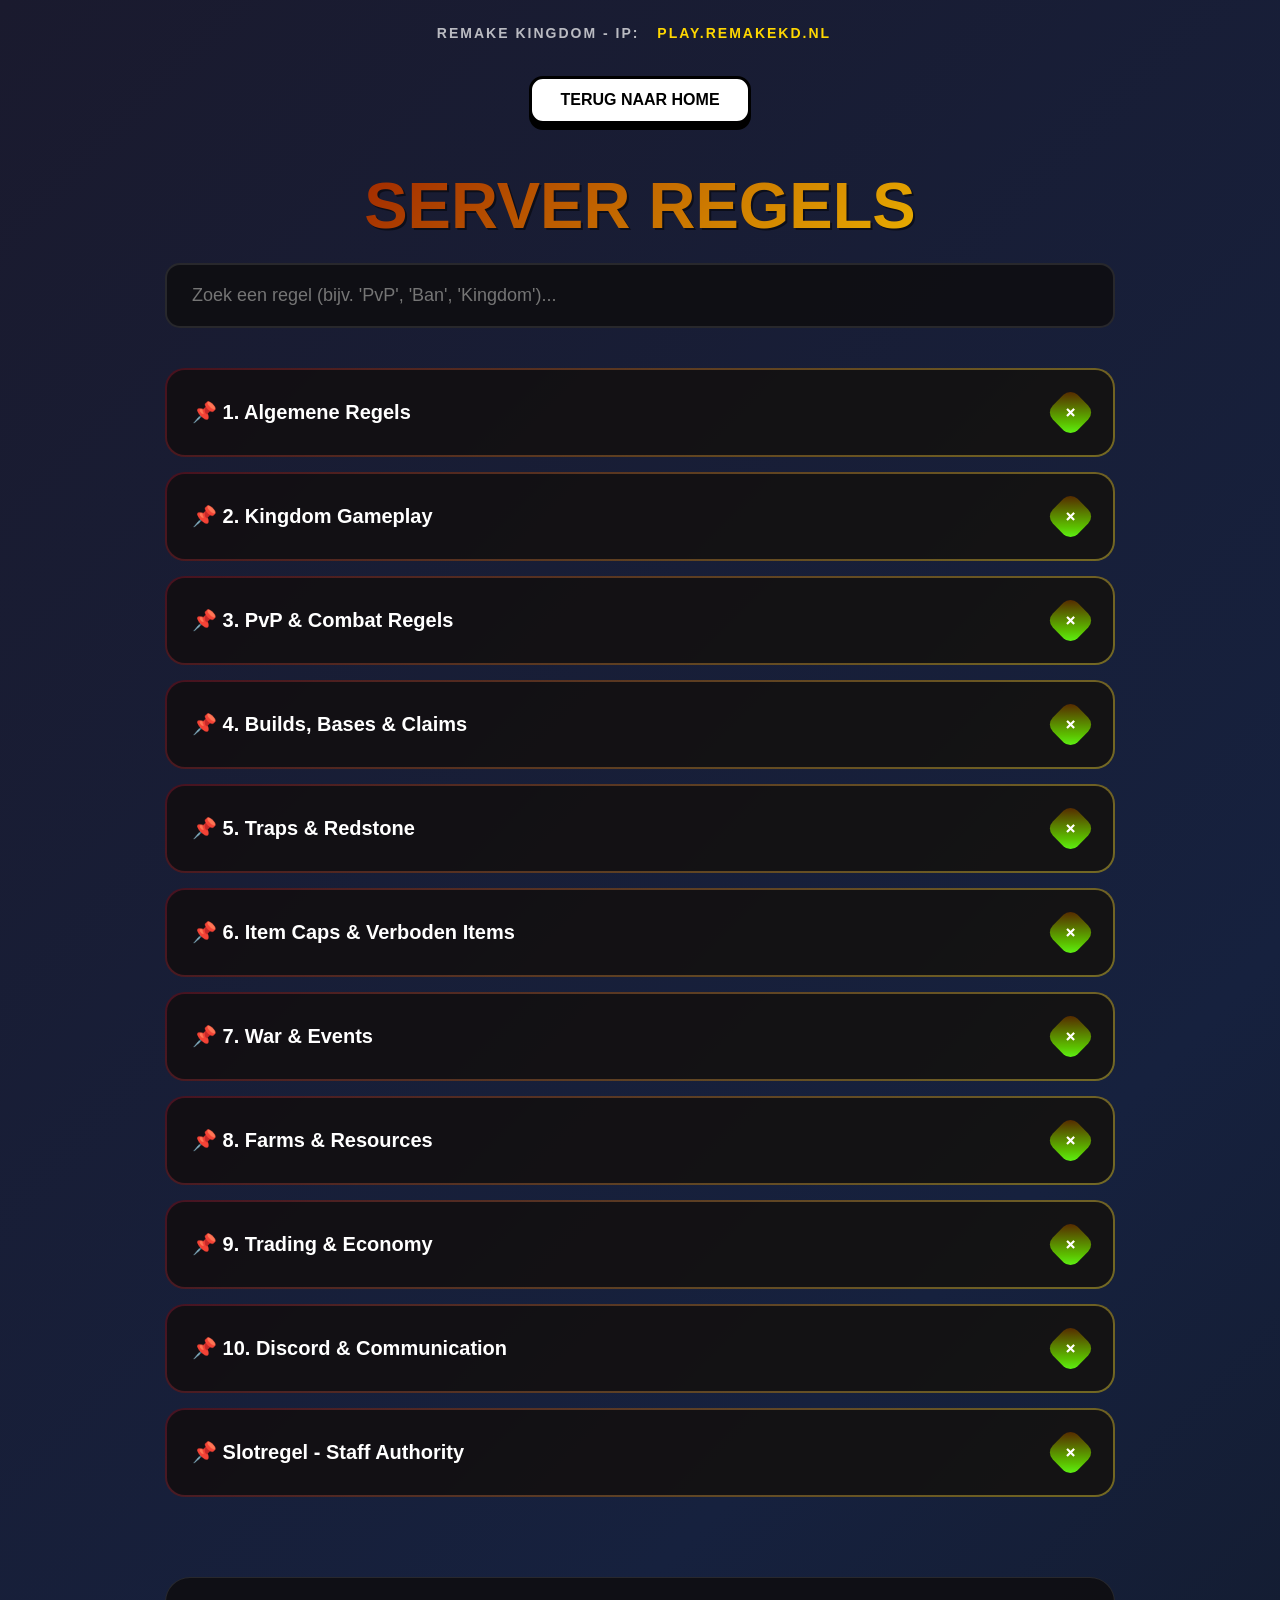
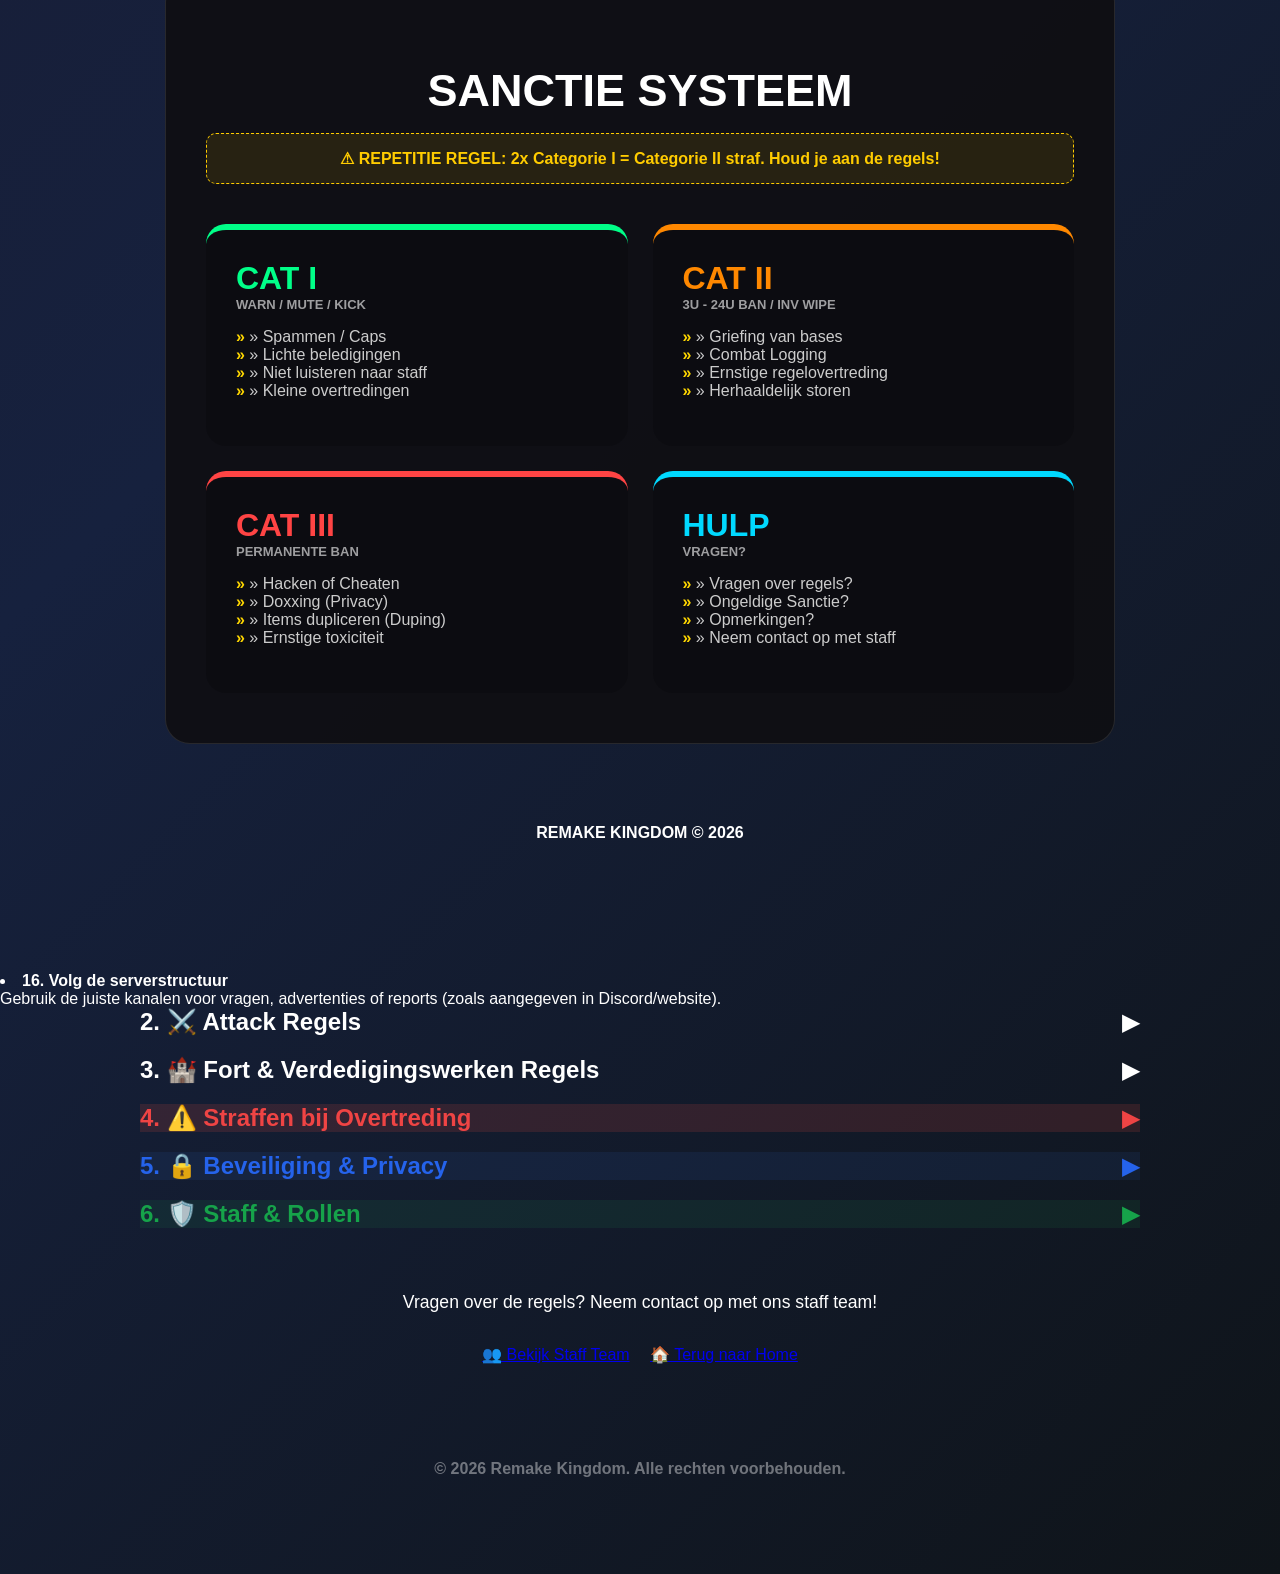
==== commit 2eff1762: "aanpassing" ====
--- a/regels.html
+++ b/regels.html
@@ -3,101 +3,424 @@
 <head>
     <meta charset="UTF-8">
     <meta name="viewport" content="width=device-width, initial-scale=1.0">
-    <title>Regels - Remake Kingdom</title>
-    <link rel="stylesheet" href="styles.css">
+    <title>Regels | Remake Kingdom</title>
+    <link rel="icon" type="image/png" href="assets/logo.png">
+    <style>
+        :root {
+            --kingdom-red: #8B0000;
+            --kingdom-gold: #FFD700;
+            --kingdom-purple: #663399;
+            --main-gradient: linear-gradient(135deg, var(--kingdom-red), var(--kingdom-gold));
+            --dark-panel: rgba(15, 15, 20, 0.95);
+            --content-bg: rgba(20, 20, 25, 0.98);
+            --text-main: #ffffff;
+            --cat-1: #00ff88;
+            --cat-2: #ff8800;
+            --cat-3: #ff4444;
+            --support-blue: #00d9ff;
+        }
+
+        /* ===== ANIMATIE STYLES ===== */
+        .reveal {
+            opacity: 0;
+            transform: translateY(30px);
+            transition: all 0.8s ease-out;
+        }
+
+        .reveal.active {
+            opacity: 1;
+            transform: translateY(0);
+        }
+
+        body {
+            margin: 0; padding: 0;
+            font-family: 'Segoe UI', Tahoma, sans-serif;
+            background: url('assets/PLACE_BACKGROUND_HERE.txt') no-repeat center center fixed, 
+                        linear-gradient(135deg, #1a1a2e, #16213e, #0f1419); 
+            background-size: cover;
+            color: var(--text-main);
+            background-color: #0a0a0a;
+            overflow-x: hidden;
+        }
+
+        .top-info {
+            width: 100%; padding: 25px 0; text-align: center; 
+            text-transform: uppercase; font-weight: 900; letter-spacing: 2px;
+            font-size: 14px; color: rgba(255,255,255,0.7);
+        }
+
+        #serverIP { color: var(--kingdom-gold); cursor: pointer; transition: 0.2s; padding: 5px 12px; }
+        #serverIP:hover { text-shadow: 0 0 10px var(--kingdom-gold); }
+
+        .wrapper { max-width: 950px; margin: 10px auto 50px; padding: 0 20px; }
+
+        .btn-main {
+            display: inline-block; background: #ffffff; color: #000;
+            text-decoration: none; font-weight: 900; padding: 12px 28px;
+            border-radius: 14px; text-transform: uppercase; border: 3px solid #000;
+            box-shadow: 0 6px 0px #000; transition: all 0.1s;
+        }
+        .btn-main:hover { transform: translateY(2px); box-shadow: 0 4px 0 #000; }
+        .btn-main:active { transform: translateY(6px); box-shadow: 0 0 0 #000; }
+
+        h1 { 
+            font-size: clamp(40px, 8vw, 65px); font-weight: 900; text-align: center; 
+            background: var(--main-gradient); -webkit-background-clip: text; -webkit-text-fill-color: transparent;
+            margin-bottom: 20px; text-transform: uppercase; filter: drop-shadow(2px 2px 0px rgba(0,0,0,0.5));
+        }
+
+        .search-container { margin-bottom: 40px; }
+        .search-input {
+            width: 100%; padding: 20px 25px; background: var(--dark-panel);
+            border: 2px solid rgba(255,255,255,0.1); border-radius: 15px; color: white;
+            font-size: 18px; outline: none; transition: 0.3s; box-sizing: border-box;
+        }
+        .search-input:focus { border-color: var(--kingdom-gold); }
+
+        .rules-container { display: flex; flex-direction: column; gap: 15px; }
+        
+        .rule-item { 
+            position: relative; background: var(--dark-panel); border-radius: 20px; 
+            overflow: hidden; transition: 0.3s; padding: 2px;
+            background: linear-gradient(135deg, rgba(139, 0, 0, 0.4), rgba(255, 215, 0, 0.4));
+        }
+        .rule-item.hidden { display: none; }
+
+        .rule-inner { background: var(--dark-panel); border-radius: 18px; overflow: hidden; }
+        
+        .rule-header {
+            width: 100%; padding: 25px; background: none; border: none;
+            color: white; font-size: 20px; font-weight: 900;
+            text-align: left; cursor: pointer; display: flex;
+            justify-content: space-between; align-items: center;
+        }
+        
+        .rule-content { max-height: 0; overflow: hidden; transition: max-height 0.5s ease; background: var(--content-bg); }
+        .content-inner { padding: 30px; border-top: 1px solid rgba(255,255,255,0.1); }
+        
+        .rule-point strong { 
+            background: var(--main-gradient); -webkit-background-clip: text; -webkit-text-fill-color: transparent;
+            display: block; font-size: 19px; text-transform: uppercase; margin-bottom: 5px;
+        }
+        .rule-point p { margin: 0 0 25px; color: #d1d1d1; line-height: 1.7; }
+
+        .icon { 
+            width: 35px; height: 35px; 
+            background: var(--main-gradient);
+            border-radius: 10px; display: flex; align-items: center; justify-content: center; 
+            transition: 0.4s; font-weight: 900; color: white;
+        }
+        .rule-item.active .icon { transform: rotate(45deg); filter: hue-rotate(45deg); }
+
+        .sanctie-wrapper { 
+            margin-top: 80px; padding: 50px 40px; background: var(--dark-panel); 
+            border-radius: 25px; border: 1px solid rgba(255,255,255,0.1);
+        }
+        .sanctie-titel { font-size: 45px; text-align: center; margin-bottom: 10px; text-transform: uppercase; font-weight: 900; }
+        .stack-alert { text-align: center; color: #ffcc00; font-weight: bold; margin-bottom: 40px; background: rgba(255, 204, 0, 0.1); padding: 15px; border-radius: 10px; border: 1px dashed #ffcc00; }
+
+        .sanctie-grid { display: grid; grid-template-columns: repeat(auto-fit, minmax(280px, 1fr)); gap: 25px; }
+        .sanctie-card { background: rgba(10, 10, 15, 0.5); border-radius: 20px; padding: 30px; border-top: 6px solid white; }
+        .cat-1 { border-color: var(--cat-1); } 
+        .cat-2 { border-color: var(--cat-2); } 
+        .cat-3 { border-color: var(--cat-3); }
+        .cat-support { border-color: var(--support-blue); }
+        
+        .sanctie-card li::before { content: "» "; color: var(--kingdom-gold); font-weight: bold; }
+
+        footer { text-align: center; padding: 80px 20px; opacity: 0.4; font-weight: bold; }
+
+        /* Mobile & Tablet Responsive */
+        @media (max-width: 768px) {
+            .wrapper { padding: 0 15px; }
+            h1 { font-size: 2.5rem !important; }
+            .sanctie-wrapper { margin-top: 40px; padding: 30px 20px !important; }
+            .sanctie-titel { font-size: 2rem !important; }
+            .sanctie-grid { grid-template-columns: 1fr !important; }
+            .sanctie-card { padding: 20px !important; }
+        }
+
+        @media (max-width: 480px) {
+            h1 { font-size: 2rem !important; }
+            .sanctie-titel { font-size: 1.75rem !important; }
+            .sanctie-card h3 { font-size: 1.1rem !important; }
+            .sanctie-card li { font-size: 0.9rem; }
+        }
+    </style>
 </head>
 <body>
-    <nav>
-        <div class="nav-container">
-            <ul class="nav-links">
-                <li><a href="index.html">Home</a></li>
-                <li><a href="regels.html" class="active">Regels</a></li>
-                <li><a href="uitleg.html">Uitleg</a></li>
-                <li><a href="webshop.html">Webshop</a></li>
-                <li><a href="staff.html">Staff</a></li>
-            </ul>
-        </div>
-    </nav>
-
-    <section class="hero page-hero fade-in">
-        <h1>📜 Server Regels</h1>
-        <p>Respecteer de regels en geniet van een eerlijke speelervaring voor iedereen</p>
-    </section>
-
-    <div class="container">
-        <!-- Search Bar -->
-        <div class="search-container" style="max-width: 1000px; margin: 0 auto 2rem;">
-            <input type="text" id="rulesSearch" placeholder="🔍 Zoek in regels..." style="width: 100%; padding: 1rem 1.5rem; border-radius: 16px; border: 2px solid rgba(139, 92, 246, 0.3); background: rgba(30, 30, 40, 0.6); backdrop-filter: blur(10px); color: var(--text-primary); font-size: 1rem; font-family: 'Poppins', sans-serif; transition: all 0.3s ease;">
-        </div>
-
-        <!-- 1. Algemene Regels -->
-        <div class="rules-section card fade-in" data-keywords="algemeen respect cheaten hacken spam staff reclame chat nederlands engels bug abuse griefing account delen regels" style="max-width: 1000px; margin: 0 auto 1.25rem;">
-            <div class="collapsible-header" style="cursor: pointer; display: flex; justify-content: space-between; align-items: center; user-select: none;">
-                <h2 style="margin: 0;">1. 📋 Algemene Regels</h2>
-                <span class="collapse-icon" style="font-size: 1.5rem; transition: transform 0.3s ease; color: var(--accent);">▶</span>
-            </div>
-            <div class="collapsible-content" style="max-height: 0; overflow: hidden; transition: max-height 0.4s ease;">
-                <ul class="rules-list" style="margin-top: 0.75rem;">
-                    <li>
-                        <strong>1. Respecteer iedereen</strong><br>
-                        Wees vriendelijk en behulpzaam. Geen schelden, discriminatie, pesten of doelbewuste provocatie. Iedereen moet zich veilig voelen.
-                    </li>
-                    <li>
-                        <strong>2. Niet cheaten of hacken</strong><br>
-                        Gebruik geen hacks, mods, clients of tools die een oneerlijk voordeel geven (x-ray, speed, fly, etc.). Het is ook verboden om anderen te helpen cheaten.
-                    </li>
-                    <li>
-                        <strong>3. Geen spam</strong><br>
-                        Spam niet in chat of in channels. Dit betekent: herhaald dezelfde berichten, CAPS LOCK, ongevraagde @mentions en reclame.
-                    </li>
-                    <li>
-                        <strong>4. Luister naar staff</strong><br>
-                        Volg de instructies van staff op, ook als je het er niet mee eens bent. Discussies kunnen later via privé met een moderator of admin.
-                    </li>
-                    <li>
-                        <strong>5. Geen reclame</strong><br>
-                        Geen reclame voor andere Minecraft servers, websites, Discord-servers of producten zonder duidelijke toestemming van staff.
-                    </li>
-                    <li>
-                        <strong>6. Nederlands of Engels in publieke chat</strong><br>
-                        Om iedereen mee te laten doen, spreken we in de algemene chat Nederlands of Engels. In privégesprekken mag uiteraard een andere taal.
-                    </li>
-                    <li>
-                        <strong>7. Geen bug abuse</strong><br>
-                        Als je een bug, glitch of exploit vindt, meld dit dan direct aan staff. Het is verboden om dit te gebruiken voor persoonlijk voordeel.
-                    </li>
-                    <li>
-                        <strong>8. Houd het leuk voor iedereen</strong><br>
-                        Denk na over je gedrag: als iets anderen stoort of harm kan veroorzaken, laat het dan. We spelen samen, dus wees respectvol.
-                    </li>
-                    <li>
-                        <strong>9. Geen griefing</strong><br>
-                        Verniel of steel niets van anderen zonder vooraf toestemming. Dit geldt voor basis, farms, boten, etc.
-                    </li>
-                    <li>
-                        <strong>10. Geen account-sharing</strong><br>
-                        Deel je account niet met anderen. Jij bent verantwoordelijk voor alles wat er met je account gebeurt.
-                    </li>
-                    <li>
-                        <strong>11. Geen doxxing of privacy schending</strong><br>
-                        Plaats geen persoonlijke gegevens van jezelf of anderen. Respecteer ieders privacy.
-                    </li>
-                    <li>
-                        <strong>12. Geen stelen</strong><br>
-                        Vraag altijd toestemming voordat je spullen van iemand anders gebruikt of meeneemt.
-                    </li>
-                    <li>
-                        <strong>13. Bouw netjes en veilig</strong><br>
-                        Maak geen traps in openbare gebieden die andere spelers kunnen belemmeren of schade kunnen toebrengen.
-                    </li>
-                    <li>
-                        <strong>14. Grote bouwwerken alleen met toestemming</strong><br>
-                        Grote bouwwerken mogen alleen worden gebouwd door builders. Er is een speciale Minecraft-server voor bouwers, waar je ook om goedkeuring kunt vragen; elk project moet eerst door hogere staff worden goedgekeurd.
-                    </li>
-                    <li>
-                        <strong>15. Ondergrondse bases</strong><br>
-                        Bases onder de grond zijn toegestaan, maar gebruik geen deuren. Gebruik in plaats daarvan <strong>double fence gates</strong> zodat anderen er met influence doorheen kunnen.
-                    </li>
+
+    <div class="top-info">
+        REMAKE KINGDOM - IP: <span id="serverIP" onclick="copyIP()">play.remakekd.nl</span>
+    </div>
+
+    <div class="wrapper">
+        <div style="text-align: center; margin-bottom: 30px;" class="reveal">
+            <a href="index.html" class="btn-main">Terug naar Home</a>
+        </div>
+        
+        <h1 class="reveal">Server Regels</h1>
+
+        <div class="search-container reveal">
+            <input type="text" id="ruleSearch" class="search-input" placeholder="Zoek een regel (bijv. 'PvP', 'Ban', 'Kingdom')...">
+        </div>
+
+        <div class="rules-container" id="rulesList"></div>
+
+        <div class="sanctie-wrapper reveal">
+            <h2 class="sanctie-titel">Sanctie Systeem</h2>
+            <p class="stack-alert">⚠ REPETITIE REGEL: 2x Categorie I = Categorie II straf. Houd je aan de regels!</p>
+            <div class="sanctie-grid">
+                <div class="sanctie-card cat-1 reveal">
+                    <div style="font-size:32px; font-weight:900; color:var(--cat-1)">CAT I</div>
+                    <div style="font-size:13px; font-weight:800; opacity:0.6; margin-bottom:15px;">WARN / MUTE / KICK</div>
+                    <ul style="list-style:none; padding:0; color:#ccc;">
+                        <li>» Spammen / Caps</li>
+                        <li>» Lichte beledigingen</li>
+                        <li>» Niet luisteren naar staff</li>
+                        <li>» Kleine overtredingen</li>
+                    </ul>
+                </div>
+                <div class="sanctie-card cat-2 reveal">
+                    <div style="font-size:32px; font-weight:900; color:var(--cat-2)">CAT II</div>
+                    <div style="font-size:13px; font-weight:800; opacity:0.6; margin-bottom:15px;">3U - 24U BAN / INV WIPE</div>
+                    <ul style="list-style:none; padding:0; color:#ccc;">
+                        <li>» Griefing van bases</li>
+                        <li>» Combat Logging</li>
+                        <li>» Ernstige regelovertreding</li>
+                        <li>» Herhaaldelijk storen</li>
+                    </ul>
+                </div>
+                <div class="sanctie-card cat-3 reveal">
+                    <div style="font-size:32px; font-weight:900; color:var(--cat-3)">CAT III</div>
+                    <div style="font-size:13px; font-weight:800; opacity:0.6; margin-bottom:15px;">PERMANENTE BAN</div>
+                    <ul style="list-style:none; padding:0; color:#ccc;">
+                        <li>» Hacken of Cheaten</li>
+                        <li>» Doxxing (Privacy)</li>
+                        <li>» Items dupliceren (Duping)</li>
+                        <li>» Ernstige toxiciteit</li>
+                    </ul>
+                </div>
+                <div class="sanctie-card cat-support reveal">
+                    <div style="font-size:32px; font-weight:900; color:var(--support-blue)">HULP</div>
+                    <div style="font-size:13px; font-weight:800; opacity:0.6; margin-bottom:15px;">VRAGEN?</div>
+                    <ul style="list-style:none; padding:0; color:#ccc;">
+                        <li>» Vragen over regels?</li>
+                        <li>» Ongeldige Sanctie?</li>
+                        <li>» Opmerkingen?</li>
+                        <li>» Neem contact op met staff</li>
+                    </ul>
+                </div>
+            </div>
+        </div>
+
+        <footer class="reveal">REMAKE KINGDOM &copy; 2026</footer>
+    </div>
+
+    <script>
+        const rulesData = [
+            ["📌 1. Algemene Regels", [
+                ["Respect & Fatsoen", "Behandel iedereen met respect. Discriminatie, racisme, pesten of hatelijke uitlatingen worden niet getolereerd. Dit geldt voor chat, voice en bouwwerken."],
+                ["Nederlandse & Engelse Taal", "Gebruik alleen Nederlands of Engels in de algemene chat zodat iedereen mee kan doen. Privégesprekken mogen in elke taal."],
+                ["Geen Spam of Caps", "Verstoor de chat niet met spam, herhaalde berichten of overdadig gebruik van hoofdletters (CAPS)."],
+                ["Luister naar Staff", "Volg de instructies van staffleden op. Zij hebben het laatste woord en zijn er om de server leuk te houden voor iedereen."],
+                ["Geen Reclame", "Geen advertenties voor andere servers, Discord servers of producten zonder expliciete toestemming van staff."],
+                ["Privacy Respecteren", "Deel geen privégegevens van jezelf of anderen. Doxxing (privéinfo delen) leidt tot een directe ban."],
+                ["Account Verantwoordelijkheid", "Jij bent verantwoordelijk voor alles wat er met je account gebeurt. Geen account sharing."],
+                ["Bug Melden", "Vind je een bug of glitch? Meld dit direct bij staff. Het misbruiken van bugs voor voordeel is verboden."],
+                ["Gezond Verstand", "Gebruik je gezond verstand. Als je twijfelt of iets mag, vraag het dan aan staff voordat je het doet."],
+                ["Staff Respect", "Behandel staff met respect. Zij doen vrijwillig hun best om de server draaiende te houden en leuk te maken voor iedereen."]
+            ]],
+            ["📌 2. Kingdom Gameplay", [
+                ["Kingdom Systeem", "Elke speler behoort tot één van de 6 Kingdoms. Je kingdom bepaalt je team, bondgenoten en vijanden."],
+                ["PvP Zones", "PvP staat aan in bepaalde zones zoals tolbruggen, landbruggen en tijdens oorlogen. In veilige zones is PvP uitgeschakeld."],
+                ["Tolbruggen & Landbruggen", "Deze strategische punten zijn altijd PvP-zones. Controleer deze voor extra voordelen voor je kingdom."],
+                ["Kingdom Oorlogen", "Elke zondag is er een grote oorlog tussen alle kingdoms. Verdedig je territorium en val anderen aan!"],
+                ["Balkadurkoth Event", "Elke woensdag vindt dit epische event plaats. Team samen met andere kingdoms tegen de ultieme uitdaging."],
+                ["Strategische Aanvallen", "24/7 strategische aanvallen op andere kingdoms zijn toegestaan in aangewezen gebieden."],
+                ["Kingdom Loyalty", "Verraad van je eigen kingdom is toegestaan, maar heeft gevolgen. Andere kingdoms kunnen je niet vertrouwen."],
+                ["Resource Controle", "Bepaalde resources zijn schaars en moeten bevochten worden. Dit zorgt voor natuurlijke conflicten tussen kingdoms."],
+                ["Kingdom Claims", "Elk kingdom heeft zijn eigen territorium. Respecteer de grenzen tenzij je officieel in oorlog bent."],
+                ["Handelseiland", "Het neutrale handelseiland is een veilige haven waar PvP uitgeschakeld is. Hier kun je veilig handelen."]
+            ]],
+            ["📌 3. PvP & Combat Regels", [
+                ["Eerlijk Vechten", "Gebruik geen hacks, mods of exploits tijdens PvP. Alleen skill en strategie bepalen de winnaar."],
+                ["Combat Logging Verbod", "Het uitloggen tijdens een gevecht om doodgaan te voorkomen is strikt verboden."],
+                ["PvP Zones Respecteren", "PvP alleen in aangewezen zones. Safe zones zijn safe zones - geen uitzonderingen."],
+                ["Combat Timer", "Nadat je in gevecht bent geweest, moet je 60 seconden wachten voordat je veilig kunt uitloggen."],
+                ["Gear Limits", "Bepaalde items hebben limits (zie Item Caps sectie). Overtredingen resulteren in confiscatie."],
+                ["Geen Spawn Killing", "Herhaaldelijk killen van spelers direct na respawn is niet toegestaan."],
+                ["Team Fights", "Kingdom vs Kingdom fights zijn toegestaan. Solo spelers kunnen zich aansluiten bij kingdoms."],
+                ["Traps in PvP", "Traps zijn toegestaan in PvP zones, maar moeten een eerlijke ontsnappingskans bieden."],
+                ["Combat Logging Straf", "Combat loggers verliezen hun items en krijgen een tijdelijke ban."],
+                ["Fair Play", "Respecteer je tegenstander. Geen toxic gedrag in PvP, winnen en verliezen hoort erbij."]
+            ]],
+            ["📌 4. Builds, Bases & Claims", [
+                ["Base Claiming", "Claim je base met een duidelijk zichtbaar bordje met 'BASE - [naam]' om bescherming te krijgen."],
+                ["Claim Radius", "Een geclaimed base beschermt 50 blokken in elke richting (100x100 gebied totaal)."],
+                ["Griefing Verbod", "Slopen, stelen of saboteren van geclaimed bases is strikt verboden, zelfs tijdens oorlog."],
+                ["Building Standards", "Bouw netjes en passend bij het Kingdom thema. Lelijke builds kunnen verwijderd worden."],
+                ["Underground Bases", "Ondergrondse bases zijn toegestaan, maar gebruik double fence gates i.p.v. deuren voor toegang."],
+                ["Kingdom Architectuur", "Probeer je builds passend te maken bij de stijl van je kingdom voor extra immersie."],
+                ["Landscape Respect", "Verander het landschap niet drastisch zonder toestemming. Behoud de natuurlijke schoonheid."],
+                ["Farm Placement", "Plaats grote farms niet direct naast andere bases. Houd minimaal 100 blokken afstand."],
+                ["Signs & Markers", "Gebruik duidelijke bordjes voor eigendom, instructies en waarschuwingen."],
+                ["Abandoned Bases", "Bases van spelers die langer dan 14 dagen offline zijn kunnen door staff vrijgegeven worden."]
+            ]],
+            ["📌 5. Traps & Redstone", [
+                ["Trap Locaties", "Traps zijn toegestaan rond je eigen base en in PvP-zones, maar niet in safe zones of openbare gebieden."],
+                ["Eerlijke Traps", "Elke trap moet een eerlijke ontsnappingskans bieden. Geen instant-kill traps."],
+                ["TNT Limiet", "Maximum 5 TNT per trap om lag te voorkomen en eerlijk te blijven."],
+                ["Zichtbare Triggers", "Gebruik alleen zichtbare triggers zoals pressure plates, tripwires of buttons."],
+                ["Geen Spawn Traps", "Traps bij spawn punten of ports zijn verboden."],
+                ["Portal Safety", "Nether portals mogen niet getrapt worden op een manier die ontsnapping onmogelijk maakt."],
+                ["Redstone Limits", "Grote redstone machines die lag veroorzaken worden beperkt of verwijderd."],
+                ["Trap Ownership", "De persoon die de trap bouwt is verantwoordelijk voor alle consequenties."],
+                ["Staff Inspectie", "Staff mag elke trap inspecteren en verwijderen als deze niet voldoet aan de regels."],
+                ["Creative Trapping", "Wees creatief maar eerlijk. Het doel is plezier, niet frustratie."]
+            ]],
+            ["📌 6. Item Caps & Verboden Items", [
+                ["Ender Pearls", "Maximum 64 ender pearls per speler om teleporten te beperken."],
+                ["Golden Apples", "Maximum 32 golden apples per speler toegestaan."],
+                ["Enchanted Golden Apples", "Maximum 8 god apples per speler - zeer waardevol item."],
+                ["Totems of Undying", "Maximum 2 totems per speler in inventory. Het random gebruiken is verboden."],
+                ["End Crystals", "End crystals zijn volledig verboden vanwege hun destructieve kracht."],
+                ["Elytra Verbod", "Elytra zijn verboden om de kingdom warfare gebalanceerd te houden."],
+                ["Netherite Limits", "Netherite items zijn zeldzaam en beperkt beschikbaar via events."],
+                ["Shulker Boxes", "Maximum 5 shulker boxes per speler om opslag te beperken."],
+                ["Potions", "Sterke potions zijn beperkt beschikbaar via crafting recepten."],
+                ["Wither Skulls", "Wither skulls zijn zeer zeldzaam en alleen via speciale events verkrijgbaar."],
+                ["Omzeiling Verbod", "Het verspreiden van items over alt-accounts of verborgen kisten is verboden."],
+                ["Staff Controles", "Staff voert regelmatig controles uit op inventories en opslag."]
+            ]],
+            ["📌 7. War & Events", [
+                ["Zondag Oorlog", "Elke zondag grote oorlog tussen alle kingdoms. Iedereen doet mee!"],
+                ["Oorlog Regels", "Tijdens oorlog gelden speciale regels. Luister naar de event organisatoren."],
+                ["Balkadurkoth Woensdag", "Wekelijkse PvE event waar kingdoms samenwerken tegen een gemeenschappelijke vijand."],
+                ["Event Deelname", "Deelname aan events is sterk aangemoedigd maar niet verplicht."],
+                ["War Declarations", "Officiële oorlogen tussen kingdoms kunnen buiten events plaatsvinden."],
+                ["Siege Warfare", "Kingdoms kunnen elkaar belegeren en forten aanvallen tijdens oorlogstijd."],
+                ["Event Loot", "Speciale items en rewards zijn alleen verkrijgbaar tijdens events."],
+                ["Team Balance", "Staff zorgt voor eerlijke teams tijdens events."],
+                ["Event Planning", "Grote events worden van tevoren aangekondigd in Discord."],
+                ["Victory Rewards", "Winnende kingdoms krijgen speciale voordelen en prijzen."]
+            ]],
+            ["📌 8. Farms & Resources", [
+                ["Farm Types", "Mob farms, crop farms en resource farms zijn toegestaan binnen redelijke grenzen."],
+                ["AFK Farming Verbod", "Volledig AFK farmen is niet toegestaan. Je moet actief betrokken blijven."],
+                ["Lag Prevention", "Farms die server lag veroorzaken worden beperkt of verwijderd."],
+                ["Resource Balance", "Bepaalde resources zijn bewust schaars om competitie te stimuleren."],
+                ["Farm Sharing", "Kingdoms kunnen farms delen, maar wees voorzichtig met vertrouwen."],
+                ["Iron & Gold", "Iron en gold farms zijn beperkt om de economie gebalanceerd te houden."],
+                ["Villager Trading", "Villager trading is toegestaan maar kan beperkt worden als het overpowered wordt."],
+                ["Duplication Verbod", "Elke vorm van item duplicatie is strikt verboden en resulteert in een ban."],
+                ["Farm Raids", "Farms van vijandelijke kingdoms kunnen geraid worden tijdens oorlog."],
+                ["Sustainable Farming", "Bouw farms die het landschap niet volledig vernietigen."]
+            ]],
+            ["📌 9. Trading & Economy", [
+                ["Free Market", "Vrije handel tussen spelers en kingdoms is toegestaan."],
+                ["Scam Bescherming", "Grote trades moeten via staff of met getuigen om scamming te voorkomen."],
+                ["Currency Items", "Diamonds, gold en andere waardevolle items dienen als valuta."],
+                ["Contract Breaking", "Het breken van handelscontracten kan gevolgen hebben voor je reputatie."],
+                ["Cross Kingdom Trade", "Handel tussen kingdoms is toegestaan, maar wees voorzichtig tijdens oorlog."],
+                ["Market Manipulation", "Extreme prijsmanipulatie die de economie schaadt wordt aangepakt door staff."],
+                ["Trade Routes", "Bescherm je handelsroutes en karavanen tegen rivaliserende kingdoms."],
+                ["Shop Building", "Je mag winkels bouwen, maar deze moeten voldoen aan building standards."],
+                ["Debt Collection", "Schulden kunnen via PvP of diplomatieke druk ingevorderd worden."],
+                ["Quality Assurance", "Wees eerlijk over de kwaliteit van items die je verkoopt."]
+            ]],
+            ["📌 10. Discord & Communication", [
+                ["Discord Link", "Lid zijn van de Discord server is verplicht voor belangrijke aankondigingen."],
+                ["Voice Channel Respect", "Geen earrape, soundboards of andere geluidsoverlast in voice chats."],
+                ["Kingdom Channels", "Elk kingdom heeft zijn eigen privé kanalen voor strategieën."],
+                ["Staff Contact", "Voor vragen of problemen, maak een ticket aan in Discord."],
+                ["Event Planning", "Belangrijke events worden aangekondigd via Discord."],
+                ["Cross Platform Rules", "Alle serverregels gelden ook in Discord kanalen."],
+                ["Information Sharing", "Strategische informatie delen met vijandelijke kingdoms is verraad."],
+                ["Spam Prevention", "Geen spam in Discord kanalen, dit verstoort de communicatie."],
+                ["Language Rules", "Nederlands en Engels zijn de hoofdtalen in algemene kanalen."],
+                ["Staff Decisions", "Staff beslissingen zijn definitief, maar kunnen besproken worden via tickets."]
+            ]],
+            ["📌 Slotregel - Staff Authority", [
+                ["Finale Autoriteit", "Staff heeft het laatste woord in alle situaties, ook als regels niet specifiek van toepassing zijn."],
+                ["Rule Updates", "Regels kunnen gewijzigd worden. Houd Discord en de website in de gaten voor updates."],
+                ["Context Matters", "Staff beoordeelt situaties altijd in context, niet alleen op basis van letterlijke regels."],
+                ["Fair Play Spirit", "De regels zijn er om eerlijk spel en plezier voor iedereen te garanderen."],
+                ["Appeal Process", "Onterecht bestraft? Maak een ticket aan met bewijs voor heroverweging."],
+                ["Community First", "Beslissingen worden genomen met het welzijn van de hele community in gedachten."],
+                ["Respect Authority", "Respecteer staff beslissingen, ook als je het er niet mee eens bent."],
+                ["Improvement Focus", "Regels zijn er om te leren en verbeteren, niet om te straffen."],
+                ["Open Communication", "Bij vragen of onduidelijkheden, praat altijd eerst met staff."],
+                ["Enjoy the Game", "Onthoud: het belangrijkste is dat iedereen plezier heeft op Remake Kingdom!"]
+            ]]
+        ];
+
+        const list = document.getElementById('rulesList');
+        
+        // Render functie met reveal class voor animatie
+        function render() {
+            list.innerHTML = '';
+            rulesData.forEach((rule, i) => {
+                const div = document.createElement('div');
+                div.className = 'rule-item reveal'; // Reveal toegevoegd
+                let pts = rule[1].map(p => `<div class="rule-point"><strong>${p[0]}</strong><p>${p[1]}</p></div>`).join('');
+                div.innerHTML = `<div class="rule-inner"><button class="rule-header">${rule[0]} <span class="icon">+</span></button><div class="rule-content"><div class="content-inner">${pts}</div></div></div>`;
+                list.appendChild(div);
+            });
+            initReveal(); // Start de scroll observer na het renderen
+        }
+
+        // Scroll Reveal Systeem
+        function initReveal() {
+            const observer = new IntersectionObserver((entries) => {
+                entries.forEach(entry => {
+                    if (entry.isIntersecting) {
+                        entry.target.classList.add('active');
+                    }
+                });
+            }, { threshold: 0.1 });
+
+            document.querySelectorAll('.reveal').forEach(el => observer.observe(el));
+        }
+
+        render();
+
+        document.getElementById('ruleSearch').addEventListener('input', (e) => {
+            const term = e.target.value.toLowerCase();
+            document.querySelectorAll('.rule-item').forEach((item, i) => {
+                const text = JSON.stringify(rulesData[i]).toLowerCase();
+                item.classList.toggle('hidden', !text.includes(term));
+            });
+        });
+
+        document.addEventListener('click', (e) => {
+            const h = e.target.closest('.rule-header');
+            if(!h) return;
+            const item = h.closest('.rule-item');
+            const content = item.querySelector('.rule-content');
+            const active = item.classList.contains('active-rule');
+            
+            // Sluit andere (optioneel)
+            document.querySelectorAll('.rule-item').forEach(el => {
+                el.classList.remove('active-rule');
+                el.querySelector('.rule-content').style.maxHeight = null;
+            });
+
+            if(!active) {
+                item.classList.add('active-rule');
+                content.style.maxHeight = content.scrollHeight + "px";
+            }
+        });
+
+        function copyIP() {
+            navigator.clipboard.writeText("play.remakekd.nl");
+            const s = document.getElementById('serverIP');
+            s.innerText = "IP GEKOPIEERD!";
+            setTimeout(() => { s.innerText = "play.remakekd.nl"; }, 2000);
+        }
+    </script>
+</body>
+</html>
                     <li>
                         <strong>16. Volg de serverstructuur</strong><br>
                         Gebruik de juiste kanalen voor vragen, advertenties of reports (zoals aangegeven in Discord/website).
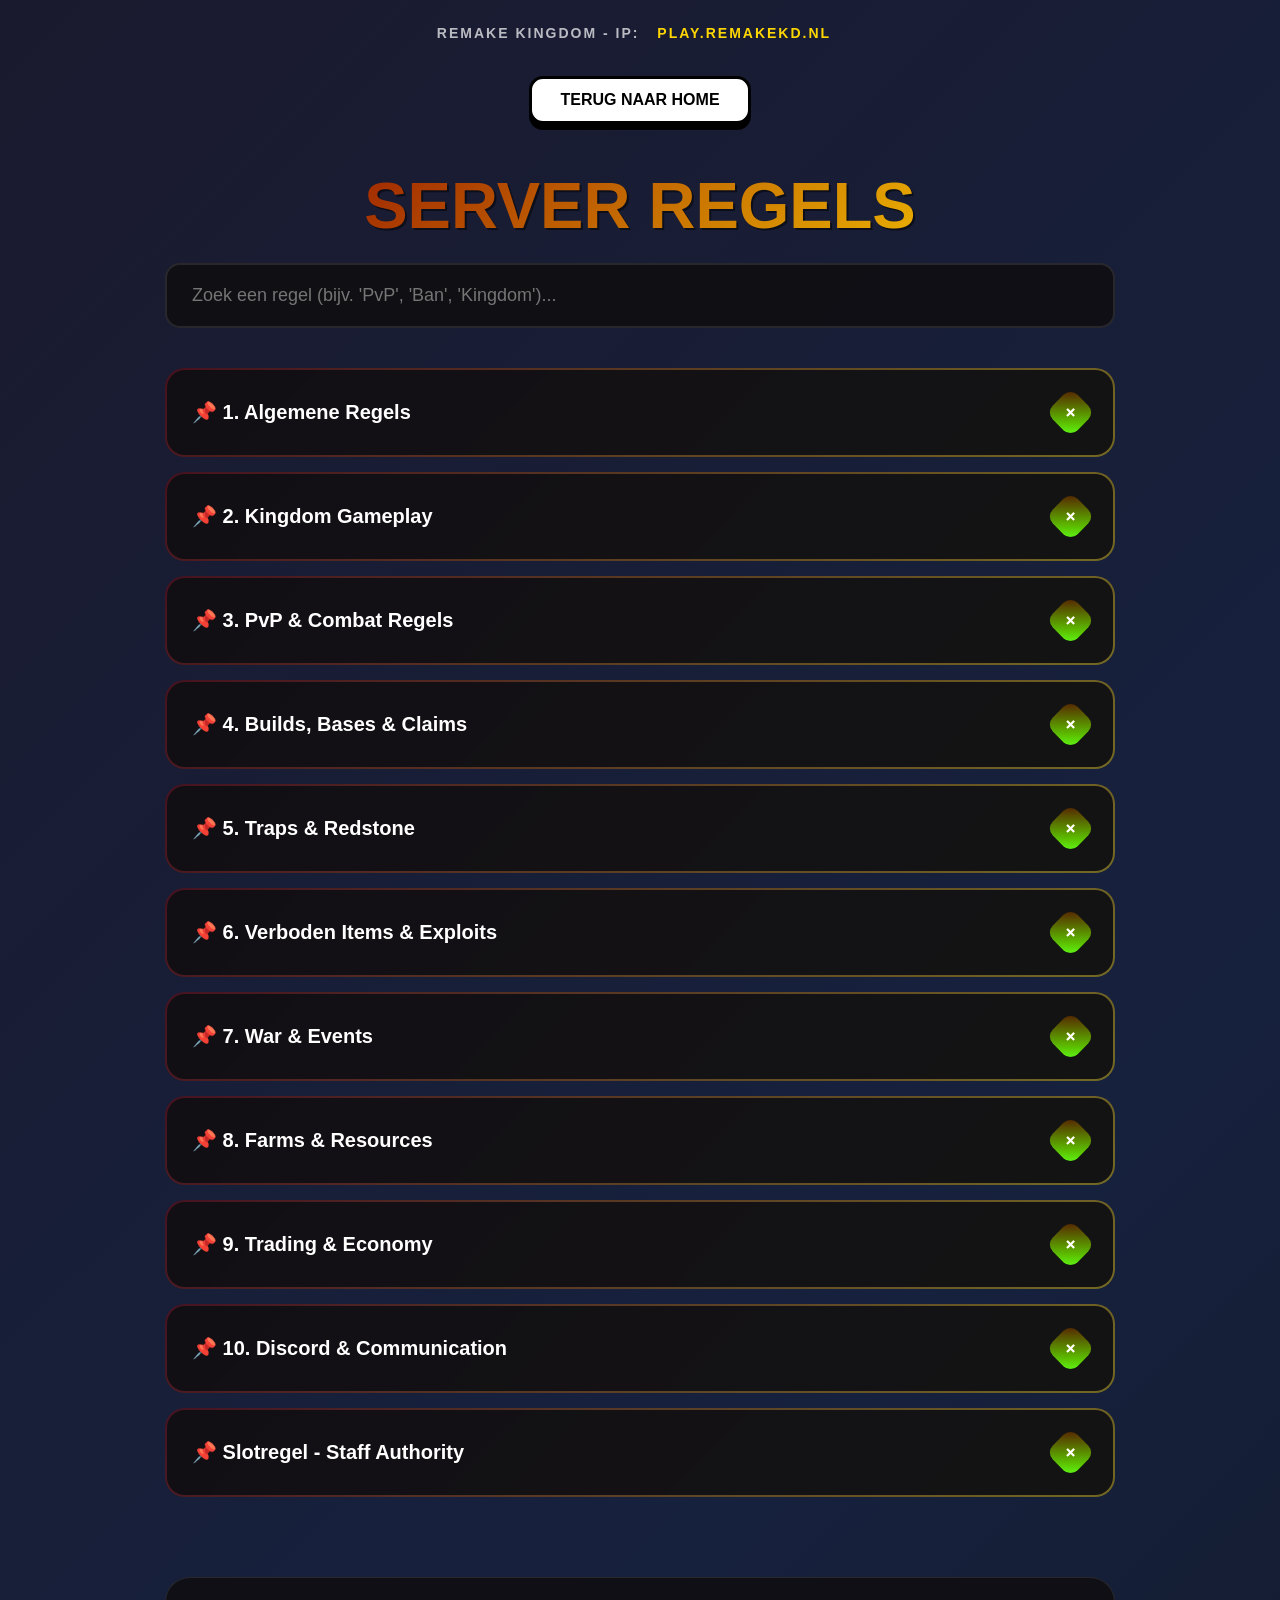
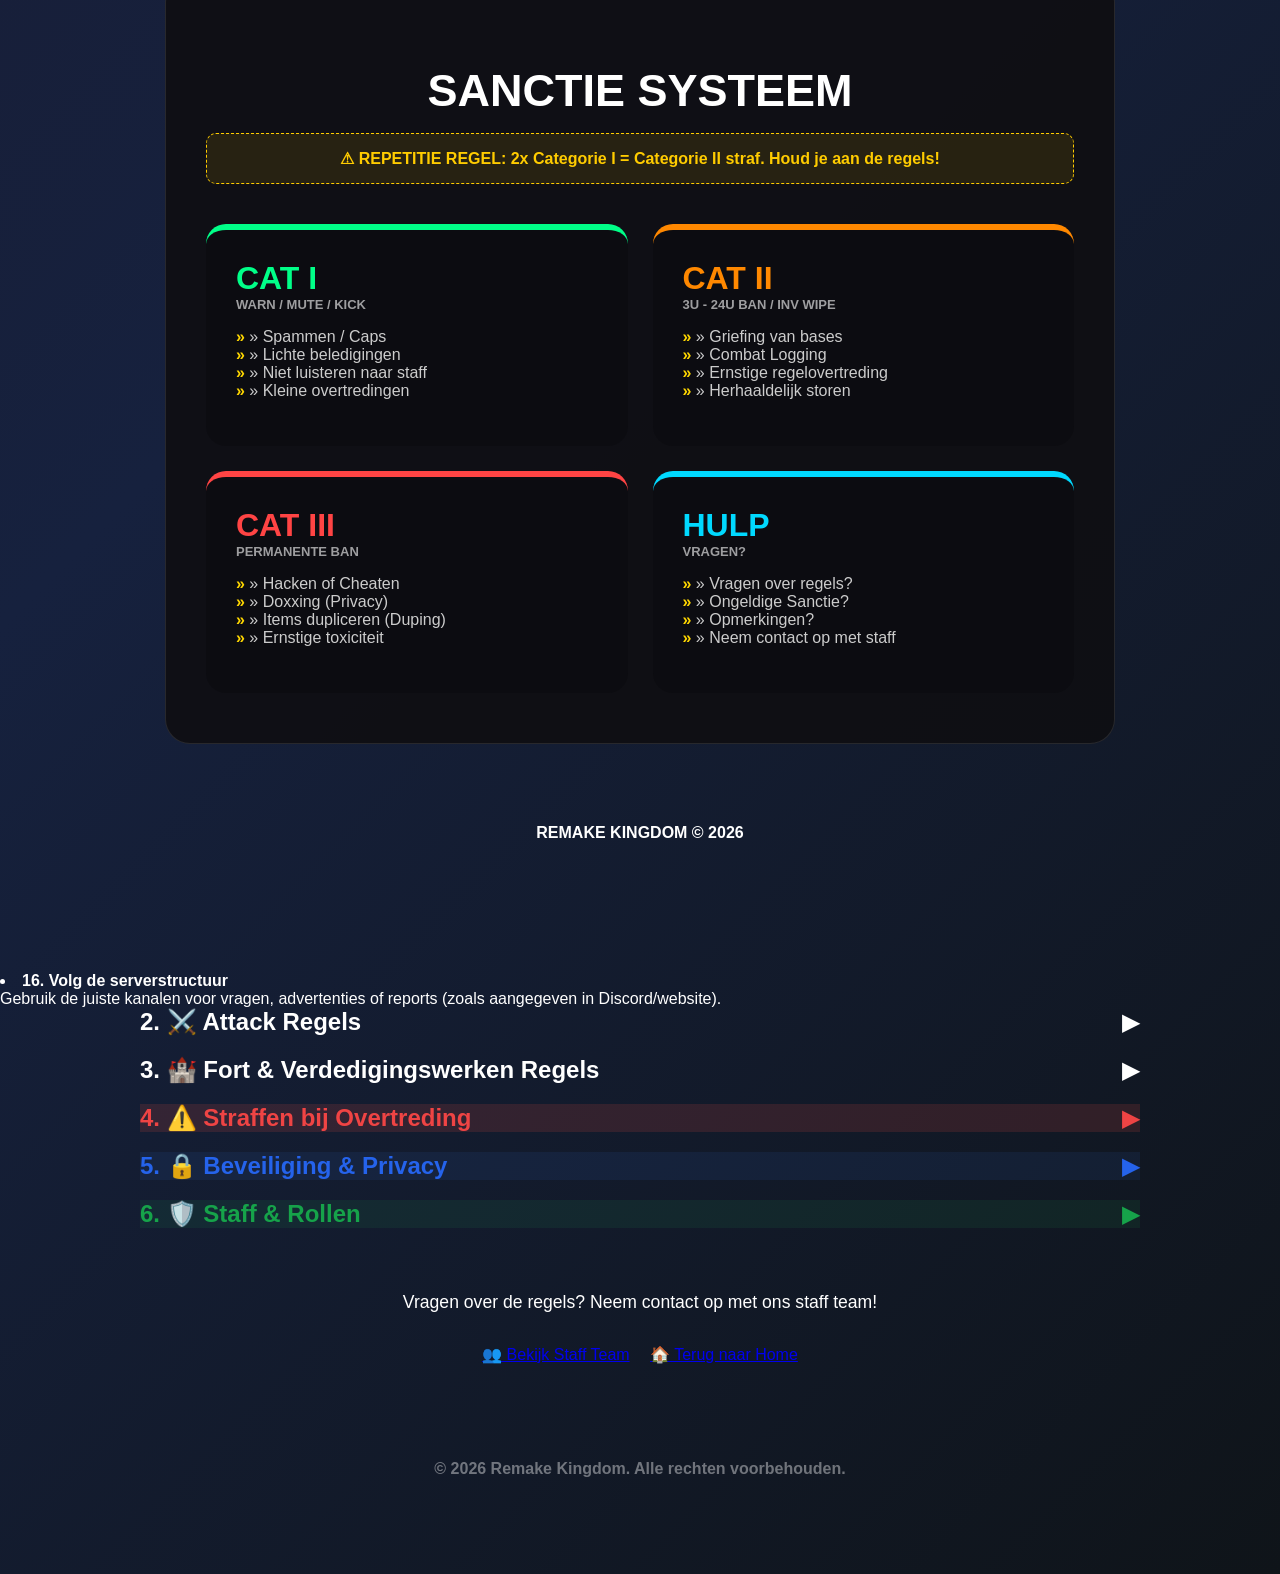
==== commit ac5e8ff3: "Update regels.html" ====
--- a/regels.html
+++ b/regels.html
@@ -268,30 +268,28 @@
                 ["Abandoned Bases", "Bases van spelers die langer dan 14 dagen offline zijn kunnen door staff vrijgegeven worden."]
             ]],
             ["📌 5. Traps & Redstone", [
-                ["Trap Locaties", "Traps zijn toegestaan rond je eigen base en in PvP-zones, maar niet in safe zones of openbare gebieden."],
-                ["Eerlijke Traps", "Elke trap moet een eerlijke ontsnappingskans bieden. Geen instant-kill traps."],
-                ["TNT Limiet", "Maximum 5 TNT per trap om lag te voorkomen en eerlijk te blijven."],
-                ["Zichtbare Triggers", "Gebruik alleen zichtbare triggers zoals pressure plates, tripwires of buttons."],
-                ["Geen Spawn Traps", "Traps bij spawn punten of ports zijn verboden."],
-                ["Portal Safety", "Nether portals mogen niet getrapt worden op een manier die ontsnapping onmogelijk maakt."],
-                ["Redstone Limits", "Grote redstone machines die lag veroorzaken worden beperkt of verwijderd."],
-                ["Trap Ownership", "De persoon die de trap bouwt is verantwoordelijk voor alle consequenties."],
-                ["Staff Inspectie", "Staff mag elke trap inspecteren en verwijderen als deze niet voldoet aan de regels."],
-                ["Creative Trapping", "Wees creatief maar eerlijk. Het doel is plezier, niet frustratie."]
-            ]],
-            ["📌 6. Item Caps & Verboden Items", [
-                ["Ender Pearls", "Maximum 64 ender pearls per speler om teleporten te beperken."],
-                ["Golden Apples", "Maximum 32 golden apples per speler toegestaan."],
-                ["Enchanted Golden Apples", "Maximum 8 god apples per speler - zeer waardevol item."],
-                ["Totems of Undying", "Maximum 2 totems per speler in inventory. Het random gebruiken is verboden."],
-                ["End Crystals", "End crystals zijn volledig verboden vanwege hun destructieve kracht."],
-                ["Elytra Verbod", "Elytra zijn verboden om de kingdom warfare gebalanceerd te houden."],
-                ["Netherite Limits", "Netherite items zijn zeldzaam en beperkt beschikbaar via events."],
-                ["Shulker Boxes", "Maximum 5 shulker boxes per speler om opslag te beperken."],
-                ["Potions", "Sterke potions zijn beperkt beschikbaar via crafting recepten."],
-                ["Wither Skulls", "Wither skulls zijn zeer zeldzaam en alleen via speciale events verkrijgbaar."],
-                ["Omzeiling Verbod", "Het verspreiden van items over alt-accounts of verborgen kisten is verboden."],
-                ["Staff Controles", "Staff voert regelmatig controles uit op inventories en opslag."]
+                ["Traps Volledig Verboden", "Alle vormen van traps zijn strikt verboden op Remake Kingdom. Dit geldt voor alle locaties en situaties."],
+                ["Geen PvP Traps", "Ook in PvP-zones zijn traps niet toegestaan. Gevecht moet eerlijk en direct zijn."],
+                ["Spawn Protection", "Spawn areas en teleportatie punten zijn volledig beschermd tegen alle vormen van traps."],
+                ["Portal Safety", "Nether portals en andere teleportatie middelen zijn veilig. Geen traps rondom portals."],
+                ["Redstone Machines", "Redstone machines voor automation zijn toegestaan, maar niet voor het maken van traps."],
+                ["TNT Verbod", "TNT mag niet gebruikt worden om andere spelers te schaden of hun bases aan te vallen."],
+                ["Engineering Projects", "Grote redstone projecten zijn toegestaan maar mogen geen lag veroorzaken."],
+                ["Staff Controle", "Staff controleert regelmatig op verboden trap constructies en verwijdert deze direct."],
+                ["Sancties", "Het bouwen van traps resulteert in directe sancties en verwijdering van de constructie."],
+                ["Fair Play", "Remake Kingdom focust op eerlijke combat en strategische warfare, niet op verraderlijke traps."]
+            ]],
+            ["📌 6. Verboden Items & Exploits", [
+                ["Geen Item Limits", "Er zijn geen specifieke item caps op Remake Kingdom. Verzamel zoveel je kunt!"],
+                ["End Crystals Verboden", "End crystals zijn volledig verboden vanwege hun destructieve kracht."],
+                ["Elytra Policy", "Elytra gebruik wordt beoordeeld per situatie. Mogelijk beperkt tijdens events."],
+                ["Duplication Verbod", "Elke vorm van item duplicatie is strikt verboden en resulteert in een permanente ban."],
+                ["Exploit Abuse", "Het misbruiken van game mechanics of bugs om oneerlijk voordeel te krijgen is verboden."],
+                ["Alt Account Limits", "Het gebruik van alt-accounts om extra resources te verzamelen is niet toegestaan."],
+                ["Wither Spawning", "Het spawnen van withers in de buurt van andere spelers bases is verboden."],
+                ["Resource Hoarding", "Extreme hoarding die de server economie schaadt kan beperkt worden door staff."],
+                ["Fair Distribution", "Zorg dat resources eerlijk verdeeld blijven binnen kingdoms en tussen spelers."],
+                ["Staff Monitoring", "Staff houdt in de gaten of bepaalde items problemen veroorzaken en past regels aan."]
             ]],
             ["📌 7. War & Events", [
                 ["Zondag Oorlog", "Elke zondag grote oorlog tussen alle kingdoms. Iedereen doet mee!"],
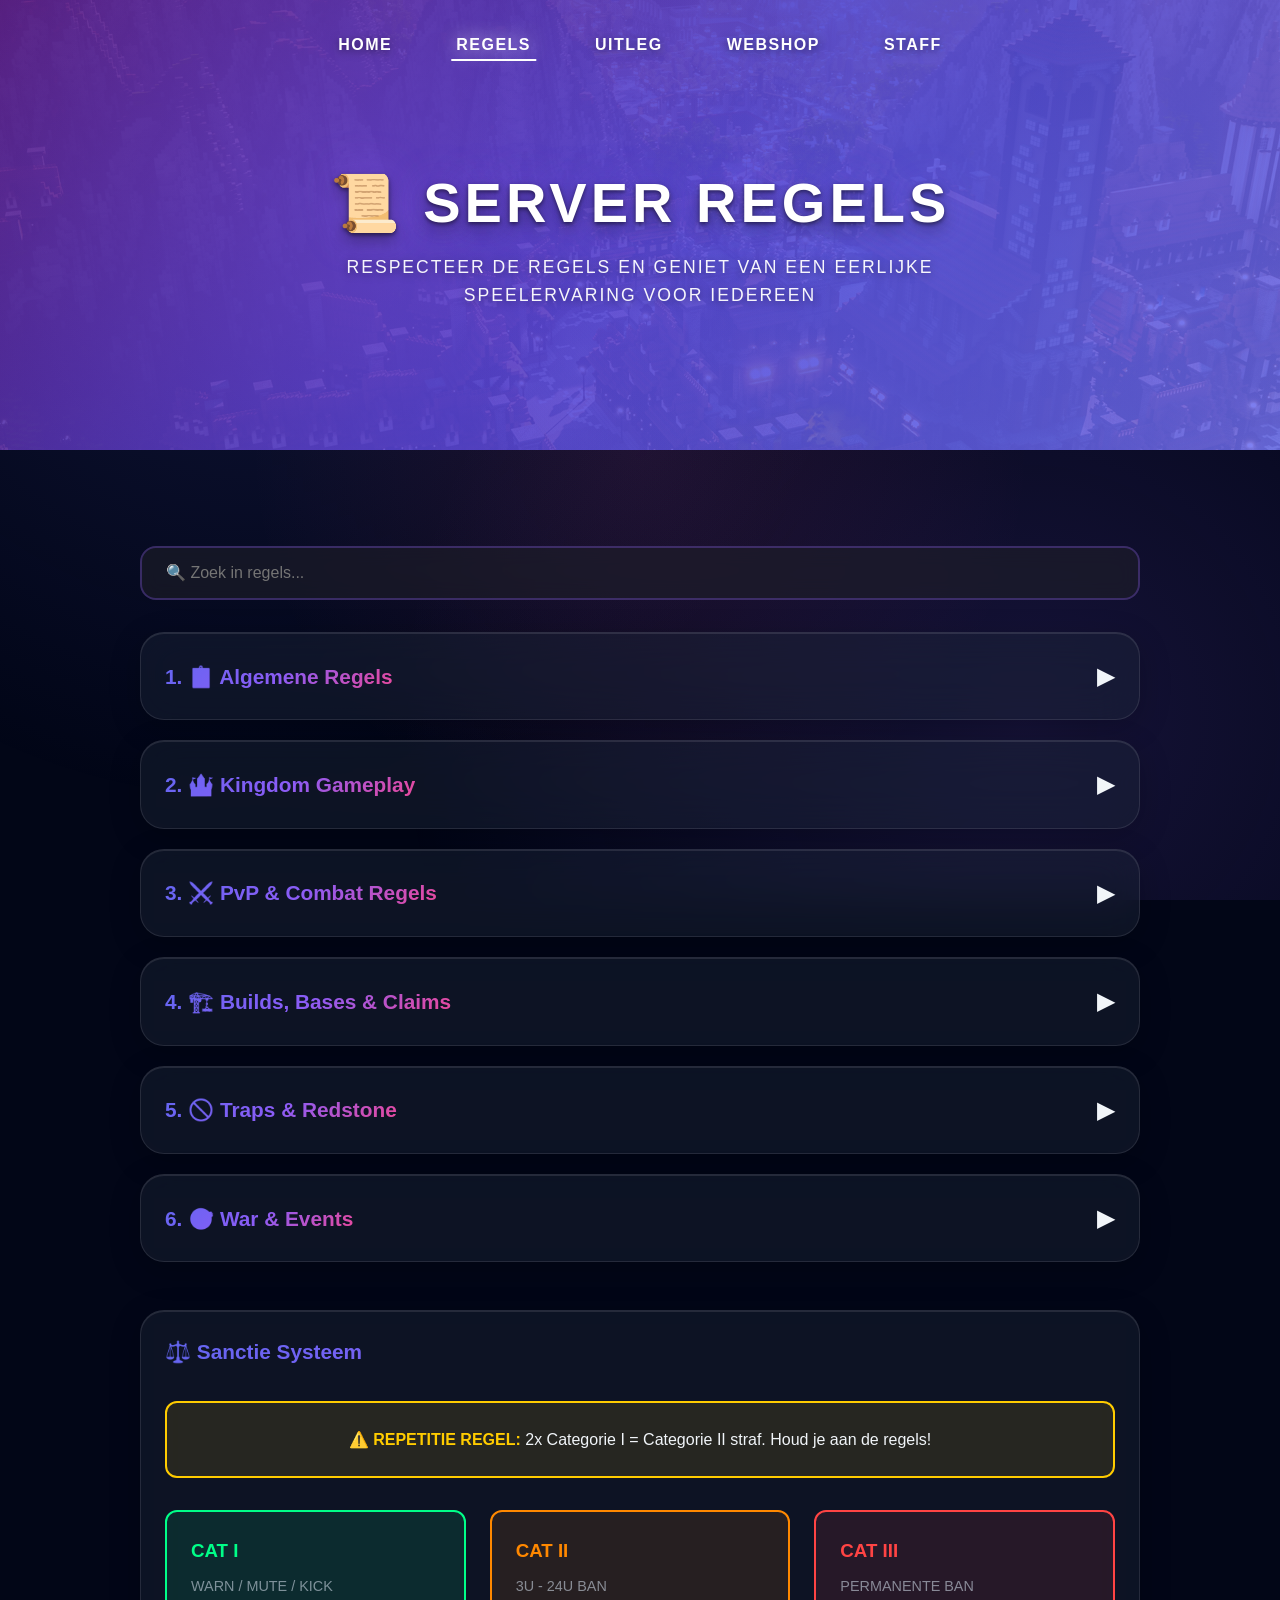
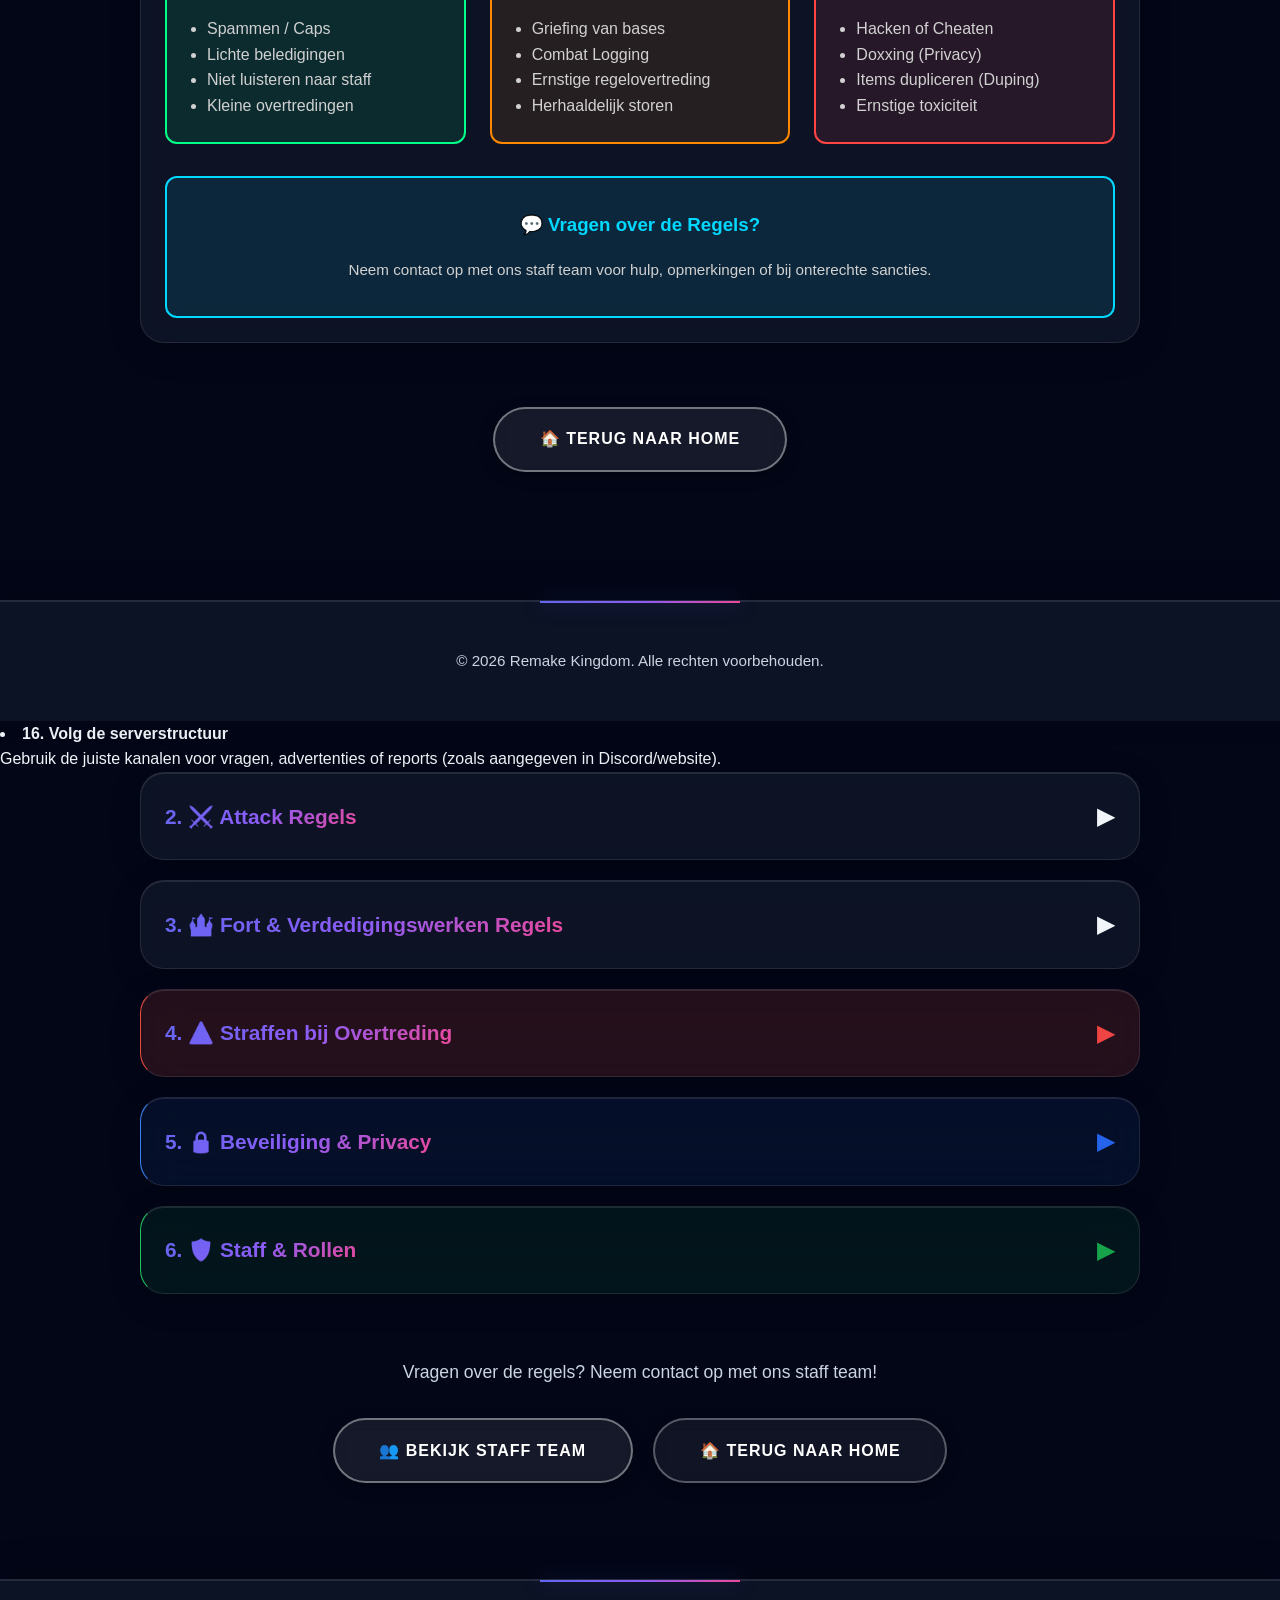
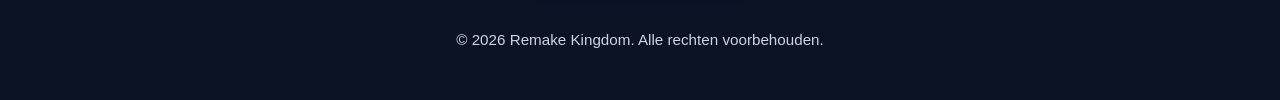
==== commit c3105014: "Update regels.html" ====
--- a/regels.html
+++ b/regels.html
@@ -3,419 +3,258 @@
 <head>
     <meta charset="UTF-8">
     <meta name="viewport" content="width=device-width, initial-scale=1.0">
-    <title>Regels | Remake Kingdom</title>
-    <link rel="icon" type="image/png" href="assets/logo.png">
-    <style>
-        :root {
-            --kingdom-red: #8B0000;
-            --kingdom-gold: #FFD700;
-            --kingdom-purple: #663399;
-            --main-gradient: linear-gradient(135deg, var(--kingdom-red), var(--kingdom-gold));
-            --dark-panel: rgba(15, 15, 20, 0.95);
-            --content-bg: rgba(20, 20, 25, 0.98);
-            --text-main: #ffffff;
-            --cat-1: #00ff88;
-            --cat-2: #ff8800;
-            --cat-3: #ff4444;
-            --support-blue: #00d9ff;
-        }
-
-        /* ===== ANIMATIE STYLES ===== */
-        .reveal {
-            opacity: 0;
-            transform: translateY(30px);
-            transition: all 0.8s ease-out;
-        }
-
-        .reveal.active {
-            opacity: 1;
-            transform: translateY(0);
-        }
-
-        body {
-            margin: 0; padding: 0;
-            font-family: 'Segoe UI', Tahoma, sans-serif;
-            background: url('assets/PLACE_BACKGROUND_HERE.txt') no-repeat center center fixed, 
-                        linear-gradient(135deg, #1a1a2e, #16213e, #0f1419); 
-            background-size: cover;
-            color: var(--text-main);
-            background-color: #0a0a0a;
-            overflow-x: hidden;
-        }
-
-        .top-info {
-            width: 100%; padding: 25px 0; text-align: center; 
-            text-transform: uppercase; font-weight: 900; letter-spacing: 2px;
-            font-size: 14px; color: rgba(255,255,255,0.7);
-        }
-
-        #serverIP { color: var(--kingdom-gold); cursor: pointer; transition: 0.2s; padding: 5px 12px; }
-        #serverIP:hover { text-shadow: 0 0 10px var(--kingdom-gold); }
-
-        .wrapper { max-width: 950px; margin: 10px auto 50px; padding: 0 20px; }
-
-        .btn-main {
-            display: inline-block; background: #ffffff; color: #000;
-            text-decoration: none; font-weight: 900; padding: 12px 28px;
-            border-radius: 14px; text-transform: uppercase; border: 3px solid #000;
-            box-shadow: 0 6px 0px #000; transition: all 0.1s;
-        }
-        .btn-main:hover { transform: translateY(2px); box-shadow: 0 4px 0 #000; }
-        .btn-main:active { transform: translateY(6px); box-shadow: 0 0 0 #000; }
-
-        h1 { 
-            font-size: clamp(40px, 8vw, 65px); font-weight: 900; text-align: center; 
-            background: var(--main-gradient); -webkit-background-clip: text; -webkit-text-fill-color: transparent;
-            margin-bottom: 20px; text-transform: uppercase; filter: drop-shadow(2px 2px 0px rgba(0,0,0,0.5));
-        }
-
-        .search-container { margin-bottom: 40px; }
-        .search-input {
-            width: 100%; padding: 20px 25px; background: var(--dark-panel);
-            border: 2px solid rgba(255,255,255,0.1); border-radius: 15px; color: white;
-            font-size: 18px; outline: none; transition: 0.3s; box-sizing: border-box;
-        }
-        .search-input:focus { border-color: var(--kingdom-gold); }
-
-        .rules-container { display: flex; flex-direction: column; gap: 15px; }
-        
-        .rule-item { 
-            position: relative; background: var(--dark-panel); border-radius: 20px; 
-            overflow: hidden; transition: 0.3s; padding: 2px;
-            background: linear-gradient(135deg, rgba(139, 0, 0, 0.4), rgba(255, 215, 0, 0.4));
-        }
-        .rule-item.hidden { display: none; }
-
-        .rule-inner { background: var(--dark-panel); border-radius: 18px; overflow: hidden; }
-        
-        .rule-header {
-            width: 100%; padding: 25px; background: none; border: none;
-            color: white; font-size: 20px; font-weight: 900;
-            text-align: left; cursor: pointer; display: flex;
-            justify-content: space-between; align-items: center;
-        }
-        
-        .rule-content { max-height: 0; overflow: hidden; transition: max-height 0.5s ease; background: var(--content-bg); }
-        .content-inner { padding: 30px; border-top: 1px solid rgba(255,255,255,0.1); }
-        
-        .rule-point strong { 
-            background: var(--main-gradient); -webkit-background-clip: text; -webkit-text-fill-color: transparent;
-            display: block; font-size: 19px; text-transform: uppercase; margin-bottom: 5px;
-        }
-        .rule-point p { margin: 0 0 25px; color: #d1d1d1; line-height: 1.7; }
-
-        .icon { 
-            width: 35px; height: 35px; 
-            background: var(--main-gradient);
-            border-radius: 10px; display: flex; align-items: center; justify-content: center; 
-            transition: 0.4s; font-weight: 900; color: white;
-        }
-        .rule-item.active .icon { transform: rotate(45deg); filter: hue-rotate(45deg); }
-
-        .sanctie-wrapper { 
-            margin-top: 80px; padding: 50px 40px; background: var(--dark-panel); 
-            border-radius: 25px; border: 1px solid rgba(255,255,255,0.1);
-        }
-        .sanctie-titel { font-size: 45px; text-align: center; margin-bottom: 10px; text-transform: uppercase; font-weight: 900; }
-        .stack-alert { text-align: center; color: #ffcc00; font-weight: bold; margin-bottom: 40px; background: rgba(255, 204, 0, 0.1); padding: 15px; border-radius: 10px; border: 1px dashed #ffcc00; }
-
-        .sanctie-grid { display: grid; grid-template-columns: repeat(auto-fit, minmax(280px, 1fr)); gap: 25px; }
-        .sanctie-card { background: rgba(10, 10, 15, 0.5); border-radius: 20px; padding: 30px; border-top: 6px solid white; }
-        .cat-1 { border-color: var(--cat-1); } 
-        .cat-2 { border-color: var(--cat-2); } 
-        .cat-3 { border-color: var(--cat-3); }
-        .cat-support { border-color: var(--support-blue); }
-        
-        .sanctie-card li::before { content: "» "; color: var(--kingdom-gold); font-weight: bold; }
-
-        footer { text-align: center; padding: 80px 20px; opacity: 0.4; font-weight: bold; }
-
-        /* Mobile & Tablet Responsive */
-        @media (max-width: 768px) {
-            .wrapper { padding: 0 15px; }
-            h1 { font-size: 2.5rem !important; }
-            .sanctie-wrapper { margin-top: 40px; padding: 30px 20px !important; }
-            .sanctie-titel { font-size: 2rem !important; }
-            .sanctie-grid { grid-template-columns: 1fr !important; }
-            .sanctie-card { padding: 20px !important; }
-        }
-
-        @media (max-width: 480px) {
-            h1 { font-size: 2rem !important; }
-            .sanctie-titel { font-size: 1.75rem !important; }
-            .sanctie-card h3 { font-size: 1.1rem !important; }
-            .sanctie-card li { font-size: 0.9rem; }
-        }
-    </style>
+    <title>Regels - Remake Kingdom</title>
+    <link rel="stylesheet" href="styles.css">
 </head>
 <body>
-
-    <div class="top-info">
-        REMAKE KINGDOM - IP: <span id="serverIP" onclick="copyIP()">play.remakekd.nl</span>
-    </div>
-
-    <div class="wrapper">
-        <div style="text-align: center; margin-bottom: 30px;" class="reveal">
-            <a href="index.html" class="btn-main">Terug naar Home</a>
-        </div>
-        
-        <h1 class="reveal">Server Regels</h1>
-
-        <div class="search-container reveal">
-            <input type="text" id="ruleSearch" class="search-input" placeholder="Zoek een regel (bijv. 'PvP', 'Ban', 'Kingdom')...">
-        </div>
-
-        <div class="rules-container" id="rulesList"></div>
-
-        <div class="sanctie-wrapper reveal">
-            <h2 class="sanctie-titel">Sanctie Systeem</h2>
-            <p class="stack-alert">⚠ REPETITIE REGEL: 2x Categorie I = Categorie II straf. Houd je aan de regels!</p>
-            <div class="sanctie-grid">
-                <div class="sanctie-card cat-1 reveal">
-                    <div style="font-size:32px; font-weight:900; color:var(--cat-1)">CAT I</div>
-                    <div style="font-size:13px; font-weight:800; opacity:0.6; margin-bottom:15px;">WARN / MUTE / KICK</div>
-                    <ul style="list-style:none; padding:0; color:#ccc;">
-                        <li>» Spammen / Caps</li>
-                        <li>» Lichte beledigingen</li>
-                        <li>» Niet luisteren naar staff</li>
-                        <li>» Kleine overtredingen</li>
+    <nav>
+        <div class="nav-container">
+            <ul class="nav-links">
+                <li><a href="index.html">Home</a></li>
+                <li><a href="regels.html" class="active">Regels</a></li>
+                <li><a href="uitleg.html">Uitleg</a></li>
+                <li><a href="webshop.html">Webshop</a></li>
+                <li><a href="staff.html">Staff</a></li>
+            </ul>
+        </div>
+    </nav>
+
+    <section class="hero page-hero fade-in">
+        <h1>📜 Server Regels</h1>
+        <p>Respecteer de regels en geniet van een eerlijke speelervaring voor iedereen</p>
+    </section>
+
+    <div class="container">
+        <!-- Search Bar -->
+        <div class="search-container" style="max-width: 1000px; margin: 0 auto 2rem;">
+            <input type="text" id="rulesSearch" placeholder="🔍 Zoek in regels..." style="width: 100%; padding: 1rem 1.5rem; border-radius: 16px; border: 2px solid rgba(139, 92, 246, 0.3); background: rgba(30, 30, 40, 0.6); backdrop-filter: blur(10px); color: var(--text-primary); font-size: 1rem; font-family: 'Poppins', sans-serif; transition: all 0.3s ease;">
+        </div>
+
+        <!-- 1. Algemene Regels -->
+        <div class="rules-section card fade-in" data-keywords="algemeen respect cheaten hacken spam staff reclame chat nederlands engels bug abuse griefing account delen regels" style="max-width: 1000px; margin: 0 auto 1.25rem;">
+            <div class="collapsible-header" style="cursor: pointer; display: flex; justify-content: space-between; align-items: center; user-select: none;">
+                <h2 style="margin: 0;">1. 📋 Algemene Regels</h2>
+                <span class="collapse-icon" style="font-size: 1.5rem; transition: transform 0.3s ease; color: var(--accent);">▶</span>
+            </div>
+            <div class="collapsible-content" style="max-height: 0; overflow: hidden; transition: max-height 0.4s ease;">
+                <ul class="rules-list" style="margin-top: 0.75rem;">
+                    <li><strong>1. Respecteer iedereen</strong><br>Wees vriendelijk en behulpzaam. Geen schelden, discriminatie, pesten of doelbewuste provocatie. Iedereen moet zich veilig voelen.</li>
+                    <li><strong>2. Niet cheaten of hacken</strong><br>Gebruik geen hacks, mods, clients of tools die een oneerlijk voordeel geven (x-ray, speed, fly, etc.). Het is ook verboden om anderen te helpen cheaten.</li>
+                    <li><strong>3. Geen spam</strong><br>Spam niet in chat of in channels. Dit betekent: herhaald dezelfde berichten, CAPS LOCK, ongevraagde @mentions en reclame.</li>
+                    <li><strong>4. Luister naar staff</strong><br>Volg de instructies van staff op, ook als je het er niet mee eens bent. Discussies kunnen later via privé met een moderator of admin.</li>
+                    <li><strong>5. Geen reclame</strong><br>Geen reclame voor andere Minecraft servers, websites, Discord-servers of producten zonder duidelijke toestemming van staff.</li>
+                    <li><strong>6. Nederlands of Engels in publieke chat</strong><br>Om iedereen mee te laten doen, spreken we in de algemene chat Nederlands of Engels. In privégesprekken mag uiteraard een andere taal.</li>
+                    <li><strong>7. Geen bug abuse</strong><br>Als je een bug, glitch of exploit vindt, meld dit dan direct aan staff. Het is verboden om dit te gebruiken voor persoonlijk voordeel.</li>
+                    <li><strong>8. Houd het leuk voor iedereen</strong><br>Denk na over je gedrag: als iets anderen stoort of harm kan veroorzaken, laat het dan. We spelen samen, dus wees respectvol.</li>
+                    <li><strong>9. Geen griefing</strong><br>Verniel of steel niets van anderen zonder vooraf toestemming. Dit geldt voor basis, farms, boten, etc.</li>
+                    <li><strong>10. Geen account-sharing</strong><br>Deel je account niet met anderen. Jij bent verantwoordelijk voor alles wat er met je account gebeurt.</li>
+                </ul>
+            </div>
+        </div>
+
+        <!-- 2. Kingdom Gameplay -->
+        <div class="rules-section card fade-in" style="max-width: 1000px; margin: 0 auto 1.25rem;">
+            <div class="collapsible-header" style="cursor: pointer; display: flex; justify-content: space-between; align-items: center; user-select: none;">
+                <h2 style="margin: 0;">2. 🏰 Kingdom Gameplay</h2>
+                <span class="collapse-icon" style="font-size: 1.5rem; transition: transform 0.3s ease; color: var(--accent);">▶</span>
+            </div>
+            <div class="collapsible-content" style="max-height: 0; overflow: hidden; transition: max-height 0.4s ease;">
+                <ul class="rules-list" style="margin-top: 0.75rem;">
+                    <li><strong>1. Kingdom Systeem</strong><br>Elke speler behoort tot één van de 6 Kingdoms. Je kingdom bepaalt je team, bondgenoten en vijanden.</li>
+                    <li><strong>2. Tolbruggen & Landbruggen</strong><br>Deze strategische punten zijn 24/7 PvP-zones. Controleer deze voor extra voordelen voor je kingdom!</li>
+                    <li><strong>3. Kingdom Oorlogen</strong><br>Elke zondag is er een grote oorlog tussen alle kingdoms. Verdedig je territorium en val anderen aan!</li>
+                    <li><strong>4. Balkadurkoth Event</strong><br>Elke woensdag vindt dit epische event plaats. Team samen om de ultieme uitdaging te overwinnen.</li>
+                    <li><strong>5. Strategische Aanvallen</strong><br>24/7 strategische aanvallen op andere kingdoms zijn toegestaan in aangewezen PvP-gebieden.</li>
+                    <li><strong>6. Handelseiland</strong><br>Het neutrale handelseiland is een veilige haven waar PvP uitgeschakeld is. Hier kun je veilig handelen.</li>
+                    <li><strong>7. Kingdom Claims</strong><br>Elk kingdom heeft zijn eigen territorium. Respecteer de grenzen tenzij je officieel in oorlog bent.</li>
+                    <li><strong>8. Resource Controle</strong><br>Bepaalde resources zijn schaars en moeten bevochten worden. Dit zorgt voor natuurlijke conflicten tussen kingdoms.</li>
+                </ul>
+            </div>
+        </div>
+
+        <!-- 3. PvP & Combat -->
+        <div class="rules-section card fade-in" style="max-width: 1000px; margin: 0 auto 1.25rem;">
+            <div class="collapsible-header" style="cursor: pointer; display: flex; justify-content: space-between; align-items: center; user-select: none;">
+                <h2 style="margin: 0;">3. ⚔️ PvP & Combat Regels</h2>
+                <span class="collapse-icon" style="font-size: 1.5rem; transition: transform 0.3s ease; color: var(--accent);">▶</span>
+            </div>
+            <div class="collapsible-content" style="max-height: 0; overflow: hidden; transition: max-height 0.4s ease;">
+                <ul class="rules-list" style="margin-top: 0.75rem;">
+                    <li><strong>1. PvP Zones</strong><br>PvP alleen in aangewezen zones zoals tolbruggen, landbruggen en during events. Safe zones zijn safe zones - geen uitzonderingen.</li>
+                    <li><strong>2. Eerlijk Vechten</strong><br>Gebruik geen hacks, mods of exploits tijdens PvP. Alleen skill en strategie bepalen de winnaar.</li>
+                    <li><strong>3. Combat Logging Verbod</strong><br>Het uitloggen tijdens een gevecht om doodgaan te voorkomen is strikt verboden.</li>
+                    <li><strong>4. Combat Timer</strong><br>Nadat je in gevecht bent geweest, moet je 60 seconden wachten voordat je veilig kunt uitloggen.</li>
+                    <li><strong>5. Geen Spawn Killing</strong><br>Herhaaldelijk killen van spelers direct na respawn is niet toegestaan.</li>
+                    <li><strong>6. Team Fights</strong><br>Kingdom vs Kingdom fights zijn toegestaan. Solo spelers kunnen zich aansluiten bij kingdoms.</li>
+                    <li><strong>7. Fair Play</strong><br>Respecteer je tegenstander. Geen toxic gedrag in PvP, winnen en verliezen hoort erbij.</li>
+                </ul>
+            </div>
+        </div>
+
+        <!-- 4. Builds & Claims -->
+        <div class="rules-section card fade-in" style="max-width: 1000px; margin: 0 auto 1.25rem;">
+            <div class="collapsible-header" style="cursor: pointer; display: flex; justify-content: space-between; align-items: center; user-select: none;">
+                <h2 style="margin: 0;">4. 🏗️ Builds, Bases & Claims</h2>
+                <span class="collapse-icon" style="font-size: 1.5rem; transition: transform 0.3s ease; color: var(--accent);">▶</span>
+            </div>
+            <div class="collapsible-content" style="max-height: 0; overflow: hidden; transition: max-height 0.4s ease;">
+                <ul class="rules-list" style="margin-top: 0.75rem;">
+                    <li><strong>1. Base Claiming</strong><br>Claim je base met een duidelijk zichtbaar bordje met 'BASE - [naam]' om bescherming te krijgen.</li>
+                    <li><strong>2. Claim Radius</strong><br>Een geclaimed base beschermt 50 blokken in elke richting (100x100 gebied totaal).</li>
+                    <li><strong>3. Griefing Verbod</strong><br>Slopen, stelen of saboteren van geclaimed bases is strikt verboden, zelfs tijdens oorlog.</li>
+                    <li><strong>4. Building Standards</strong><br>Bouw netjes en passend bij het Kingdom thema. Lelijke builds kunnen verwijderd worden.</li>
+                    <li><strong>5. Underground Bases</strong><br>Ondergrondse bases zijn toegestaan, maar gebruik double fence gates i.p.v. deuren voor toegang.</li>
+                    <li><strong>6. Farm Placement</strong><br>Plaats grote farms niet direct naast andere bases. Houd minimaal 100 blokken afstand.</li>
+                    <li><strong>7. Abandoned Bases</strong><br>Bases van spelers die langer dan 14 dagen offline zijn kunnen door staff vrijgegeven worden.</li>
+                </ul>
+            </div>
+        </div>
+
+        <!-- 5. Traps -->
+        <div class="rules-section card fade-in" style="max-width: 1000px; margin: 0 auto 1.25rem;">
+            <div class="collapsible-header" style="cursor: pointer; display: flex; justify-content: space-between; align-items: center; user-select: none;">
+                <h2 style="margin: 0;">5. 🚫 Traps & Redstone</h2>
+                <span class="collapse-icon" style="font-size: 1.5rem; transition: transform 0.3s ease; color: var(--accent);">▶</span>
+            </div>
+            <div class="collapsible-content" style="max-height: 0; overflow: hidden; transition: max-height 0.4s ease;">
+                <ul class="rules-list" style="margin-top: 0.75rem;">
+                    <li><strong>1. Traps Volledig Verboden</strong><br>Alle vormen van traps zijn strikt verboden op Remake Kingdom. Dit geldt voor alle locaties en situaties.</li>
+                    <li><strong>2. Geen PvP Traps</strong><br>Ook in PvP-zones zijn traps niet toegestaan. Gevecht moet eerlijk en direct zijn.</li>
+                    <li><strong>3. Portal Safety</strong><br>Nether portals en andere teleportatie middelen zijn volledig veilig. Geen traps rondom portals.</li>
+                    <li><strong>4. Redstone Automation</strong><br>Redstone machines voor automation zijn toegestaan, maar niet voor het maken van traps.</li>
+                    <li><strong>5. TNT Verbod</strong><br>TNT mag niet gebruikt worden om andere spelers te schaden of hun bases aan te vallen.</li>
+                    <li><strong>6. Sancties</strong><br>Het bouwen van traps resulteert in directe sancties en verwijdering van de constructie.</li>
+                </ul>
+            </div>
+        </div>
+
+        <!-- 6. Events & Wars -->
+        <div class="rules-section card fade-in" style="max-width: 1000px; margin: 0 auto 1.25rem;">
+            <div class="collapsible-header" style="cursor: pointer; display: flex; justify-content: space-between; align-items: center; user-select: none;">
+                <h2 style="margin: 0;">6. 🎯 War & Events</h2>
+                <span class="collapse-icon" style="font-size: 1.5rem; transition: transform 0.3s ease; color: var(--accent);">▶</span>
+            </div>
+            <div class="collapsible-content" style="max-height: 0; overflow: hidden; transition: max-height 0.4s ease;">
+                <ul class="rules-list" style="margin-top: 0.75rem;">
+                    <li><strong>1. Zondag Oorlog</strong><br>Elke zondag grote oorlog tussen alle kingdoms. Iedereen doet mee!</li>
+                    <li><strong>2. Balkadurkoth Woensdag</strong><br>Wekelijkse PvE event waar kingdoms samenwerken tegen een gemeenschappelijke vijand.</li>
+                    <li><strong>3. Event Regels</strong><br>Tijdens events gelden speciale regels. Luister naar de event organisatoren.</li>
+                    <li><strong>4. Event Deelname</strong><br>Deelname aan events is sterk aangemoedigd maar niet verplicht.</li>
+                    <li><strong>5. Victory Rewards</strong><br>Winnende kingdoms krijgen speciale voordelen en prijzen.</li>
+                    <li><strong>6. Event Planning</strong><br>Grote events worden van tevoren aangekondigd in Discord.</li>
+                </ul>
+            </div>
+        </div>
+
+        <!-- Sanctie Systeem -->
+        <div class="card fade-in" style="max-width: 1000px; margin: 3rem auto 0;">
+            <h2 style="text-align: center; margin-bottom: 2rem; color: var(--accent);">⚖️ Sanctie Systeem</h2>
+            
+            <div class="warning-box" style="background: rgba(255, 204, 0, 0.1); border: 2px solid #ffcc00; border-radius: 12px; padding: 1.5rem; margin-bottom: 2rem; text-align: center;">
+                <strong style="color: #ffcc00;">⚠️ REPETITIE REGEL:</strong> 2x Categorie I = Categorie II straf. Houd je aan de regels!
+            </div>
+
+            <div style="display: grid; grid-template-columns: repeat(auto-fit, minmax(280px, 1fr)); gap: 1.5rem; margin-bottom: 2rem;">
+                <div class="sanctie-card" style="background: rgba(0, 255, 136, 0.1); border: 2px solid #00ff88; border-radius: 12px; padding: 1.5rem;">
+                    <h3 style="color: #00ff88; margin: 0 0 0.5rem;">CAT I</h3>
+                    <p style="margin: 0 0 1rem; opacity: 0.6; font-size: 0.9rem;">WARN / MUTE / KICK</p>
+                    <ul style="margin: 0; padding-left: 1rem; color: #d1d1d1;">
+                        <li>Spammen / Caps</li>
+                        <li>Lichte beledigingen</li>
+                        <li>Niet luisteren naar staff</li>
+                        <li>Kleine overtredingen</li>
                     </ul>
                 </div>
-                <div class="sanctie-card cat-2 reveal">
-                    <div style="font-size:32px; font-weight:900; color:var(--cat-2)">CAT II</div>
-                    <div style="font-size:13px; font-weight:800; opacity:0.6; margin-bottom:15px;">3U - 24U BAN / INV WIPE</div>
-                    <ul style="list-style:none; padding:0; color:#ccc;">
-                        <li>» Griefing van bases</li>
-                        <li>» Combat Logging</li>
-                        <li>» Ernstige regelovertreding</li>
-                        <li>» Herhaaldelijk storen</li>
+                
+                <div class="sanctie-card" style="background: rgba(255, 136, 0, 0.1); border: 2px solid #ff8800; border-radius: 12px; padding: 1.5rem;">
+                    <h3 style="color: #ff8800; margin: 0 0 0.5rem;">CAT II</h3>
+                    <p style="margin: 0 0 1rem; opacity: 0.6; font-size: 0.9rem;">3U - 24U BAN</p>
+                    <ul style="margin: 0; padding-left: 1rem; color: #d1d1d1;">
+                        <li>Griefing van bases</li>
+                        <li>Combat Logging</li>
+                        <li>Ernstige regelovertreding</li>
+                        <li>Herhaaldelijk storen</li>
                     </ul>
                 </div>
-                <div class="sanctie-card cat-3 reveal">
-                    <div style="font-size:32px; font-weight:900; color:var(--cat-3)">CAT III</div>
-                    <div style="font-size:13px; font-weight:800; opacity:0.6; margin-bottom:15px;">PERMANENTE BAN</div>
-                    <ul style="list-style:none; padding:0; color:#ccc;">
-                        <li>» Hacken of Cheaten</li>
-                        <li>» Doxxing (Privacy)</li>
-                        <li>» Items dupliceren (Duping)</li>
-                        <li>» Ernstige toxiciteit</li>
+                
+                <div class="sanctie-card" style="background: rgba(255, 68, 68, 0.1); border: 2px solid #ff4444; border-radius: 12px; padding: 1.5rem;">
+                    <h3 style="color: #ff4444; margin: 0 0 0.5rem;">CAT III</h3>
+                    <p style="margin: 0 0 1rem; opacity: 0.6; font-size: 0.9rem;">PERMANENTE BAN</p>
+                    <ul style="margin: 0; padding-left: 1rem; color: #d1d1d1;">
+                        <li>Hacken of Cheaten</li>
+                        <li>Doxxing (Privacy)</li>
+                        <li>Items dupliceren (Duping)</li>
+                        <li>Ernstige toxiciteit</li>
                     </ul>
                 </div>
-                <div class="sanctie-card cat-support reveal">
-                    <div style="font-size:32px; font-weight:900; color:var(--support-blue)">HULP</div>
-                    <div style="font-size:13px; font-weight:800; opacity:0.6; margin-bottom:15px;">VRAGEN?</div>
-                    <ul style="list-style:none; padding:0; color:#ccc;">
-                        <li>» Vragen over regels?</li>
-                        <li>» Ongeldige Sanctie?</li>
-                        <li>» Opmerkingen?</li>
-                        <li>» Neem contact op met staff</li>
-                    </ul>
-                </div>
-            </div>
-        </div>
-
-        <footer class="reveal">REMAKE KINGDOM &copy; 2026</footer>
+            </div>
+
+            <div style="text-align: center; padding: 2rem; background: rgba(0, 217, 255, 0.1); border: 2px solid #00d9ff; border-radius: 12px;">
+                <h3 style="color: #00d9ff; margin: 0 0 1rem;">💬 Vragen over de Regels?</h3>
+                <p style="margin: 0; color: #d1d1d1;">Neem contact op met ons staff team voor hulp, opmerkingen of bij onterechte sancties.</p>
+            </div>
+        </div>
+
+        <div style="text-align: center; margin-top: 4rem;">
+            <a href="index.html" class="btn">🏠 Terug naar Home</a>
+        </div>
     </div>
 
+    <footer>
+        <p>&copy; 2026 Remake Kingdom. Alle rechten voorbehouden.</p>
+    </footer>
+
     <script>
-        const rulesData = [
-            ["📌 1. Algemene Regels", [
-                ["Respect & Fatsoen", "Behandel iedereen met respect. Discriminatie, racisme, pesten of hatelijke uitlatingen worden niet getolereerd. Dit geldt voor chat, voice en bouwwerken."],
-                ["Nederlandse & Engelse Taal", "Gebruik alleen Nederlands of Engels in de algemene chat zodat iedereen mee kan doen. Privégesprekken mogen in elke taal."],
-                ["Geen Spam of Caps", "Verstoor de chat niet met spam, herhaalde berichten of overdadig gebruik van hoofdletters (CAPS)."],
-                ["Luister naar Staff", "Volg de instructies van staffleden op. Zij hebben het laatste woord en zijn er om de server leuk te houden voor iedereen."],
-                ["Geen Reclame", "Geen advertenties voor andere servers, Discord servers of producten zonder expliciete toestemming van staff."],
-                ["Privacy Respecteren", "Deel geen privégegevens van jezelf of anderen. Doxxing (privéinfo delen) leidt tot een directe ban."],
-                ["Account Verantwoordelijkheid", "Jij bent verantwoordelijk voor alles wat er met je account gebeurt. Geen account sharing."],
-                ["Bug Melden", "Vind je een bug of glitch? Meld dit direct bij staff. Het misbruiken van bugs voor voordeel is verboden."],
-                ["Gezond Verstand", "Gebruik je gezond verstand. Als je twijfelt of iets mag, vraag het dan aan staff voordat je het doet."],
-                ["Staff Respect", "Behandel staff met respect. Zij doen vrijwillig hun best om de server draaiende te houden en leuk te maken voor iedereen."]
-            ]],
-            ["📌 2. Kingdom Gameplay", [
-                ["Kingdom Systeem", "Elke speler behoort tot één van de 6 Kingdoms. Je kingdom bepaalt je team, bondgenoten en vijanden."],
-                ["PvP Zones", "PvP staat aan in bepaalde zones zoals tolbruggen, landbruggen en tijdens oorlogen. In veilige zones is PvP uitgeschakeld."],
-                ["Tolbruggen & Landbruggen", "Deze strategische punten zijn altijd PvP-zones. Controleer deze voor extra voordelen voor je kingdom."],
-                ["Kingdom Oorlogen", "Elke zondag is er een grote oorlog tussen alle kingdoms. Verdedig je territorium en val anderen aan!"],
-                ["Balkadurkoth Event", "Elke woensdag vindt dit epische event plaats. Team samen met andere kingdoms tegen de ultieme uitdaging."],
-                ["Strategische Aanvallen", "24/7 strategische aanvallen op andere kingdoms zijn toegestaan in aangewezen gebieden."],
-                ["Kingdom Loyalty", "Verraad van je eigen kingdom is toegestaan, maar heeft gevolgen. Andere kingdoms kunnen je niet vertrouwen."],
-                ["Resource Controle", "Bepaalde resources zijn schaars en moeten bevochten worden. Dit zorgt voor natuurlijke conflicten tussen kingdoms."],
-                ["Kingdom Claims", "Elk kingdom heeft zijn eigen territorium. Respecteer de grenzen tenzij je officieel in oorlog bent."],
-                ["Handelseiland", "Het neutrale handelseiland is een veilige haven waar PvP uitgeschakeld is. Hier kun je veilig handelen."]
-            ]],
-            ["📌 3. PvP & Combat Regels", [
-                ["Eerlijk Vechten", "Gebruik geen hacks, mods of exploits tijdens PvP. Alleen skill en strategie bepalen de winnaar."],
-                ["Combat Logging Verbod", "Het uitloggen tijdens een gevecht om doodgaan te voorkomen is strikt verboden."],
-                ["PvP Zones Respecteren", "PvP alleen in aangewezen zones. Safe zones zijn safe zones - geen uitzonderingen."],
-                ["Combat Timer", "Nadat je in gevecht bent geweest, moet je 60 seconden wachten voordat je veilig kunt uitloggen."],
-                ["Gear Limits", "Bepaalde items hebben limits (zie Item Caps sectie). Overtredingen resulteren in confiscatie."],
-                ["Geen Spawn Killing", "Herhaaldelijk killen van spelers direct na respawn is niet toegestaan."],
-                ["Team Fights", "Kingdom vs Kingdom fights zijn toegestaan. Solo spelers kunnen zich aansluiten bij kingdoms."],
-                ["Traps in PvP", "Traps zijn toegestaan in PvP zones, maar moeten een eerlijke ontsnappingskans bieden."],
-                ["Combat Logging Straf", "Combat loggers verliezen hun items en krijgen een tijdelijke ban."],
-                ["Fair Play", "Respecteer je tegenstander. Geen toxic gedrag in PvP, winnen en verliezen hoort erbij."]
-            ]],
-            ["📌 4. Builds, Bases & Claims", [
-                ["Base Claiming", "Claim je base met een duidelijk zichtbaar bordje met 'BASE - [naam]' om bescherming te krijgen."],
-                ["Claim Radius", "Een geclaimed base beschermt 50 blokken in elke richting (100x100 gebied totaal)."],
-                ["Griefing Verbod", "Slopen, stelen of saboteren van geclaimed bases is strikt verboden, zelfs tijdens oorlog."],
-                ["Building Standards", "Bouw netjes en passend bij het Kingdom thema. Lelijke builds kunnen verwijderd worden."],
-                ["Underground Bases", "Ondergrondse bases zijn toegestaan, maar gebruik double fence gates i.p.v. deuren voor toegang."],
-                ["Kingdom Architectuur", "Probeer je builds passend te maken bij de stijl van je kingdom voor extra immersie."],
-                ["Landscape Respect", "Verander het landschap niet drastisch zonder toestemming. Behoud de natuurlijke schoonheid."],
-                ["Farm Placement", "Plaats grote farms niet direct naast andere bases. Houd minimaal 100 blokken afstand."],
-                ["Signs & Markers", "Gebruik duidelijke bordjes voor eigendom, instructies en waarschuwingen."],
-                ["Abandoned Bases", "Bases van spelers die langer dan 14 dagen offline zijn kunnen door staff vrijgegeven worden."]
-            ]],
-            ["📌 5. Traps & Redstone", [
-                ["Traps Volledig Verboden", "Alle vormen van traps zijn strikt verboden op Remake Kingdom. Dit geldt voor alle locaties en situaties."],
-                ["Geen PvP Traps", "Ook in PvP-zones zijn traps niet toegestaan. Gevecht moet eerlijk en direct zijn."],
-                ["Spawn Protection", "Spawn areas en teleportatie punten zijn volledig beschermd tegen alle vormen van traps."],
-                ["Portal Safety", "Nether portals en andere teleportatie middelen zijn veilig. Geen traps rondom portals."],
-                ["Redstone Machines", "Redstone machines voor automation zijn toegestaan, maar niet voor het maken van traps."],
-                ["TNT Verbod", "TNT mag niet gebruikt worden om andere spelers te schaden of hun bases aan te vallen."],
-                ["Engineering Projects", "Grote redstone projecten zijn toegestaan maar mogen geen lag veroorzaken."],
-                ["Staff Controle", "Staff controleert regelmatig op verboden trap constructies en verwijdert deze direct."],
-                ["Sancties", "Het bouwen van traps resulteert in directe sancties en verwijdering van de constructie."],
-                ["Fair Play", "Remake Kingdom focust op eerlijke combat en strategische warfare, niet op verraderlijke traps."]
-            ]],
-            ["📌 6. Verboden Items & Exploits", [
-                ["Geen Item Limits", "Er zijn geen specifieke item caps op Remake Kingdom. Verzamel zoveel je kunt!"],
-                ["End Crystals Verboden", "End crystals zijn volledig verboden vanwege hun destructieve kracht."],
-                ["Elytra Policy", "Elytra gebruik wordt beoordeeld per situatie. Mogelijk beperkt tijdens events."],
-                ["Duplication Verbod", "Elke vorm van item duplicatie is strikt verboden en resulteert in een permanente ban."],
-                ["Exploit Abuse", "Het misbruiken van game mechanics of bugs om oneerlijk voordeel te krijgen is verboden."],
-                ["Alt Account Limits", "Het gebruik van alt-accounts om extra resources te verzamelen is niet toegestaan."],
-                ["Wither Spawning", "Het spawnen van withers in de buurt van andere spelers bases is verboden."],
-                ["Resource Hoarding", "Extreme hoarding die de server economie schaadt kan beperkt worden door staff."],
-                ["Fair Distribution", "Zorg dat resources eerlijk verdeeld blijven binnen kingdoms en tussen spelers."],
-                ["Staff Monitoring", "Staff houdt in de gaten of bepaalde items problemen veroorzaken en past regels aan."]
-            ]],
-            ["📌 7. War & Events", [
-                ["Zondag Oorlog", "Elke zondag grote oorlog tussen alle kingdoms. Iedereen doet mee!"],
-                ["Oorlog Regels", "Tijdens oorlog gelden speciale regels. Luister naar de event organisatoren."],
-                ["Balkadurkoth Woensdag", "Wekelijkse PvE event waar kingdoms samenwerken tegen een gemeenschappelijke vijand."],
-                ["Event Deelname", "Deelname aan events is sterk aangemoedigd maar niet verplicht."],
-                ["War Declarations", "Officiële oorlogen tussen kingdoms kunnen buiten events plaatsvinden."],
-                ["Siege Warfare", "Kingdoms kunnen elkaar belegeren en forten aanvallen tijdens oorlogstijd."],
-                ["Event Loot", "Speciale items en rewards zijn alleen verkrijgbaar tijdens events."],
-                ["Team Balance", "Staff zorgt voor eerlijke teams tijdens events."],
-                ["Event Planning", "Grote events worden van tevoren aangekondigd in Discord."],
-                ["Victory Rewards", "Winnende kingdoms krijgen speciale voordelen en prijzen."]
-            ]],
-            ["📌 8. Farms & Resources", [
-                ["Farm Types", "Mob farms, crop farms en resource farms zijn toegestaan binnen redelijke grenzen."],
-                ["AFK Farming Verbod", "Volledig AFK farmen is niet toegestaan. Je moet actief betrokken blijven."],
-                ["Lag Prevention", "Farms die server lag veroorzaken worden beperkt of verwijderd."],
-                ["Resource Balance", "Bepaalde resources zijn bewust schaars om competitie te stimuleren."],
-                ["Farm Sharing", "Kingdoms kunnen farms delen, maar wees voorzichtig met vertrouwen."],
-                ["Iron & Gold", "Iron en gold farms zijn beperkt om de economie gebalanceerd te houden."],
-                ["Villager Trading", "Villager trading is toegestaan maar kan beperkt worden als het overpowered wordt."],
-                ["Duplication Verbod", "Elke vorm van item duplicatie is strikt verboden en resulteert in een ban."],
-                ["Farm Raids", "Farms van vijandelijke kingdoms kunnen geraid worden tijdens oorlog."],
-                ["Sustainable Farming", "Bouw farms die het landschap niet volledig vernietigen."]
-            ]],
-            ["📌 9. Trading & Economy", [
-                ["Free Market", "Vrije handel tussen spelers en kingdoms is toegestaan."],
-                ["Scam Bescherming", "Grote trades moeten via staff of met getuigen om scamming te voorkomen."],
-                ["Currency Items", "Diamonds, gold en andere waardevolle items dienen als valuta."],
-                ["Contract Breaking", "Het breken van handelscontracten kan gevolgen hebben voor je reputatie."],
-                ["Cross Kingdom Trade", "Handel tussen kingdoms is toegestaan, maar wees voorzichtig tijdens oorlog."],
-                ["Market Manipulation", "Extreme prijsmanipulatie die de economie schaadt wordt aangepakt door staff."],
-                ["Trade Routes", "Bescherm je handelsroutes en karavanen tegen rivaliserende kingdoms."],
-                ["Shop Building", "Je mag winkels bouwen, maar deze moeten voldoen aan building standards."],
-                ["Debt Collection", "Schulden kunnen via PvP of diplomatieke druk ingevorderd worden."],
-                ["Quality Assurance", "Wees eerlijk over de kwaliteit van items die je verkoopt."]
-            ]],
-            ["📌 10. Discord & Communication", [
-                ["Discord Link", "Lid zijn van de Discord server is verplicht voor belangrijke aankondigingen."],
-                ["Voice Channel Respect", "Geen earrape, soundboards of andere geluidsoverlast in voice chats."],
-                ["Kingdom Channels", "Elk kingdom heeft zijn eigen privé kanalen voor strategieën."],
-                ["Staff Contact", "Voor vragen of problemen, maak een ticket aan in Discord."],
-                ["Event Planning", "Belangrijke events worden aangekondigd via Discord."],
-                ["Cross Platform Rules", "Alle serverregels gelden ook in Discord kanalen."],
-                ["Information Sharing", "Strategische informatie delen met vijandelijke kingdoms is verraad."],
-                ["Spam Prevention", "Geen spam in Discord kanalen, dit verstoort de communicatie."],
-                ["Language Rules", "Nederlands en Engels zijn de hoofdtalen in algemene kanalen."],
-                ["Staff Decisions", "Staff beslissingen zijn definitief, maar kunnen besproken worden via tickets."]
-            ]],
-            ["📌 Slotregel - Staff Authority", [
-                ["Finale Autoriteit", "Staff heeft het laatste woord in alle situaties, ook als regels niet specifiek van toepassing zijn."],
-                ["Rule Updates", "Regels kunnen gewijzigd worden. Houd Discord en de website in de gaten voor updates."],
-                ["Context Matters", "Staff beoordeelt situaties altijd in context, niet alleen op basis van letterlijke regels."],
-                ["Fair Play Spirit", "De regels zijn er om eerlijk spel en plezier voor iedereen te garanderen."],
-                ["Appeal Process", "Onterecht bestraft? Maak een ticket aan met bewijs voor heroverweging."],
-                ["Community First", "Beslissingen worden genomen met het welzijn van de hele community in gedachten."],
-                ["Respect Authority", "Respecteer staff beslissingen, ook als je het er niet mee eens bent."],
-                ["Improvement Focus", "Regels zijn er om te leren en verbeteren, niet om te straffen."],
-                ["Open Communication", "Bij vragen of onduidelijkheden, praat altijd eerst met staff."],
-                ["Enjoy the Game", "Onthoud: het belangrijkste is dat iedereen plezier heeft op Remake Kingdom!"]
-            ]]
-        ];
-
-        const list = document.getElementById('rulesList');
-        
-        // Render functie met reveal class voor animatie
-        function render() {
-            list.innerHTML = '';
-            rulesData.forEach((rule, i) => {
-                const div = document.createElement('div');
-                div.className = 'rule-item reveal'; // Reveal toegevoegd
-                let pts = rule[1].map(p => `<div class="rule-point"><strong>${p[0]}</strong><p>${p[1]}</p></div>`).join('');
-                div.innerHTML = `<div class="rule-inner"><button class="rule-header">${rule[0]} <span class="icon">+</span></button><div class="rule-content"><div class="content-inner">${pts}</div></div></div>`;
-                list.appendChild(div);
+        // Search functionality
+        document.getElementById('rulesSearch').addEventListener('input', function(e) {
+            const searchTerm = e.target.value.toLowerCase();
+            const sections = document.querySelectorAll('.rules-section');
+            
+            sections.forEach(section => {
+                const keywords = section.getAttribute('data-keywords') || '';
+                const text = section.textContent.toLowerCase();
+                
+                if (keywords.includes(searchTerm) || text.includes(searchTerm) || searchTerm === '') {
+                    section.style.display = 'block';
+                } else {
+                    section.style.display = 'none';
+                }
             });
-            initReveal(); // Start de scroll observer na het renderen
-        }
-
-        // Scroll Reveal Systeem
-        function initReveal() {
-            const observer = new IntersectionObserver((entries) => {
-                entries.forEach(entry => {
-                    if (entry.isIntersecting) {
-                        entry.target.classList.add('active');
+        });
+
+        // Collapsible functionality
+        document.addEventListener('DOMContentLoaded', function() {
+            const headers = document.querySelectorAll('.collapsible-header');
+            
+            headers.forEach(header => {
+                header.addEventListener('click', function() {
+                    const content = this.nextElementSibling;
+                    const icon = this.querySelector('.collapse-icon');
+                    
+                    if (content.style.maxHeight && content.style.maxHeight !== '0px') {
+                        content.style.maxHeight = '0px';
+                        icon.style.transform = 'rotate(0deg)';
+                    } else {
+                        content.style.maxHeight = content.scrollHeight + 'px';
+                        icon.style.transform = 'rotate(90deg)';
                     }
                 });
-            }, { threshold: 0.1 });
-
-            document.querySelectorAll('.reveal').forEach(el => observer.observe(el));
-        }
-
-        render();
-
-        document.getElementById('ruleSearch').addEventListener('input', (e) => {
-            const term = e.target.value.toLowerCase();
-            document.querySelectorAll('.rule-item').forEach((item, i) => {
-                const text = JSON.stringify(rulesData[i]).toLowerCase();
-                item.classList.toggle('hidden', !text.includes(term));
             });
-        });
-
-        document.addEventListener('click', (e) => {
-            const h = e.target.closest('.rule-header');
-            if(!h) return;
-            const item = h.closest('.rule-item');
-            const content = item.querySelector('.rule-content');
-            const active = item.classList.contains('active-rule');
-            
-            // Sluit andere (optioneel)
-            document.querySelectorAll('.rule-item').forEach(el => {
-                el.classList.remove('active-rule');
-                el.querySelector('.rule-content').style.maxHeight = null;
+
+            // Fade in animation
+            const fadeElements = document.querySelectorAll('.fade-in');
+            fadeElements.forEach((element, index) => {
+                setTimeout(() => {
+                    element.style.opacity = '0';
+                    element.style.transform = 'translateY(20px)';
+                    element.style.transition = 'all 0.6s ease-out';
+                    setTimeout(() => {
+                        element.style.opacity = '1';
+                        element.style.transform = 'translateY(0)';
+                    }, 50);
+                }, index * 100);
             });
-
-            if(!active) {
-                item.classList.add('active-rule');
-                content.style.maxHeight = content.scrollHeight + "px";
-            }
-        });
-
-        function copyIP() {
-            navigator.clipboard.writeText("play.remakekd.nl");
-            const s = document.getElementById('serverIP');
-            s.innerText = "IP GEKOPIEERD!";
-            setTimeout(() => { s.innerText = "play.remakekd.nl"; }, 2000);
-        }
+        });
     </script>
 </body>
 </html>
--- a/styles.css
+++ b/styles.css
@@ -0,0 +1,829 @@
+* {
+    margin: 0;
+    padding: 0;
+    box-sizing: border-box;
+}
+
+:root {
+    --primary-color: #6366f1;
+    --secondary-color: #8b5cf6;
+    --accent-color: #ec4899;
+    --success-color: #10b981;
+    --dark-bg: #0f172a;
+    --darker-bg: #020617;
+    --card-bg: rgba(30, 41, 59, 0.5);
+    --text-color: #f1f5f9;
+    --text-secondary: #cbd5e1;
+    --gradient-1: linear-gradient(135deg, #667eea 0%, #764ba2 100%);
+    --gradient-2: linear-gradient(135deg, #f093fb 0%, #f5576c 100%);
+    --gradient-3: linear-gradient(135deg, #4facfe 0%, #00f2fe 100%);
+    --gradient-primary: linear-gradient(135deg, #6366f1 0%, #8b5cf6 50%, #ec4899 100%);
+    --shadow-sm: 0 2px 8px rgba(0, 0, 0, 0.1);
+    --shadow-md: 0 4px 16px rgba(0, 0, 0, 0.2);
+    --shadow-lg: 0 8px 32px rgba(0, 0, 0, 0.3);
+    --shadow-glow: 0 0 30px rgba(99, 102, 241, 0.3);
+}
+
+@import url('https://fonts.googleapis.com/css2?family=Inter:wght@300;400;500;600;700;800;900&family=Poppins:wght@400;500;600;700;800;900&display=swap');
+
+body {
+    font-family: 'Inter', -apple-system, BlinkMacSystemFont, 'Segoe UI', sans-serif;
+    background: var(--darker-bg);
+    color: var(--text-color);
+    min-height: 100vh;
+    position: relative;
+    overflow-x: hidden;
+    line-height: 1.6;
+}
+
+body::before {
+    content: '';
+    position: fixed;
+    top: 0;
+    left: 0;
+    width: 100%;
+    height: 100%;
+    background: 
+        radial-gradient(circle at 20% 20%, rgba(99, 102, 241, 0.15) 0%, transparent 50%),
+        radial-gradient(circle at 80% 80%, rgba(139, 92, 246, 0.15) 0%, transparent 50%),
+        radial-gradient(circle at 50% 50%, rgba(236, 72, 153, 0.1) 0%, transparent 50%);
+    pointer-events: none;
+    z-index: 0;
+    animation: gradientShift 15s ease infinite;
+}
+
+@keyframes gradientShift {
+    0%, 100% { opacity: 1; }
+    50% { opacity: 0.8; }
+}
+
+/* Navigation */
+nav {
+    background: transparent;
+    backdrop-filter: none;
+    -webkit-backdrop-filter: none;
+    padding: 2rem 2rem;
+    position: absolute;
+    top: 0;
+    left: 0;
+    right: 0;
+    z-index: 1000;
+    border-bottom: none;
+    box-shadow: none;
+}
+
+.nav-container {
+    max-width: 1400px;
+    margin: 0 auto;
+    display: flex;
+    justify-content: center;
+    align-items: center;
+    position: relative;
+}
+
+.nav-links {
+    display: flex;
+    gap: 2rem;
+    list-style: none;
+    align-items: center;
+    justify-content: center;
+    margin: 0;
+    padding: 0;
+}
+
+.nav-links a {
+    font-family: 'Poppins', sans-serif;
+    color: #ffffff;
+    text-decoration: none;
+    font-weight: 700;
+    font-size: 1rem;
+    text-transform: uppercase;
+    letter-spacing: 1.5px;
+    transition: all 0.3s ease;
+    padding: 0.5rem 1rem;
+    border-radius: 8px;
+    position: relative;
+    overflow: hidden;
+    text-shadow: 0 2px 8px rgba(0, 0, 0, 0.5);
+}
+
+.nav-links a::before {
+    content: '';
+    position: absolute;
+    bottom: 0;
+    left: 50%;
+    transform: translateX(-50%);
+    width: 0;
+    height: 2px;
+    background: #ffffff;
+    transition: width 0.3s ease;
+}
+
+.nav-links a:hover {
+    color: #ffffff;
+    text-shadow: 0 0 20px rgba(255, 255, 255, 0.8);
+}
+
+.nav-links a:hover::before {
+    width: 80%;
+}
+
+.nav-links a.active {
+    color: #ffffff;
+    text-shadow: 0 0 20px rgba(255, 255, 255, 0.8);
+}
+
+.nav-links a.active::before {
+    width: 80%;
+}
+
+/* Hero Section */
+.hero {
+    text-align: center;
+    padding: 0;
+    margin-bottom: 0;
+    position: relative;
+    min-height: 100vh;
+    display: flex;
+    flex-direction: column;
+    justify-content: center;
+    align-items: center;
+    overflow: hidden;
+    background: 
+        linear-gradient(135deg, rgba(88, 28, 135, 0.85) 0%, rgba(67, 56, 202, 0.80) 50%, rgba(99, 102, 241, 0.75) 100%),
+        url('assets/rkd-background.jpg') center/cover;
+    background-attachment: fixed;
+}
+
+.hero::before {
+    content: '';
+    position: absolute;
+    inset: 0;
+    background: 
+        radial-gradient(circle at 30% 50%, rgba(139, 92, 246, 0.3) 0%, transparent 50%),
+        radial-gradient(circle at 70% 50%, rgba(99, 102, 241, 0.3) 0%, transparent 50%);
+    z-index: 1;
+    animation: pulseGlow 8s ease-in-out infinite;
+}
+
+@keyframes pulseGlow {
+    0%, 100% { opacity: 0.8; }
+    50% { opacity: 1; }
+}
+
+.hero-logo {
+    height: 200px;
+    width: auto;
+    margin-bottom: 2rem;
+    filter: drop-shadow(0 8px 20px rgba(0, 0, 0, 0.6));
+    animation: fadeInDown 0.8s ease-out;
+    z-index: 2;
+    position: relative;
+    transition: all 0.3s ease;
+}
+
+.hero-logo:hover {
+    transform: scale(1.05);
+    filter: drop-shadow(0 12px 30px rgba(0, 0, 0, 0.8));
+}
+
+@keyframes fadeInDown {
+    from {
+        opacity: 0;
+        transform: translateY(-30px);
+    }
+    to {
+        opacity: 1;
+        transform: translateY(0);
+    }
+}
+
+.hero h1 {
+    font-family: 'Poppins', sans-serif;
+    font-size: 4rem;
+    font-weight: 900;
+    margin-bottom: 1.2rem;
+    margin-top: 0;
+    color: #ffffff;
+    line-height: 1.1;
+    letter-spacing: 4px;
+    animation: fadeInUp 0.8s ease-out;
+    text-shadow: 
+        0 2px 4px rgba(0, 0, 0, 0.5),
+        0 8px 16px rgba(0, 0, 0, 0.3),
+        0 0 40px rgba(139, 92, 246, 0.4);
+    z-index: 2;
+    position: relative;
+    text-transform: uppercase;
+}
+
+.hero p {
+    font-size: 1.1rem;
+    color: rgba(255, 255, 255, 0.95);
+    max-width: 700px;
+    margin: 0 auto 3rem;
+    font-weight: 500;
+    line-height: 1.6;
+    animation: fadeInUp 0.8s ease-out 0.2s both;
+    text-shadow: 0 2px 8px rgba(0, 0, 0, 0.4);
+    z-index: 2;
+    position: relative;
+    letter-spacing: 2px;
+    text-transform: uppercase;
+}
+
+.server-ip {
+    display: inline-flex;
+    align-items: center;
+    gap: 1rem;
+    background: rgba(255, 255, 255, 0.1);
+    backdrop-filter: blur(10px);
+    -webkit-backdrop-filter: blur(10px);
+    padding: 1rem 2.5rem;
+    border-radius: 50px;
+    margin-top: 2.5rem;
+    font-size: 1.4rem;
+    font-weight: 600;
+    font-family: 'Poppins', sans-serif;
+    color: #ffffff;
+    border: 2px solid rgba(255, 255, 255, 0.3);
+    cursor: pointer;
+    transition: all 0.4s ease;
+    box-shadow: 
+        0 8px 32px rgba(0, 0, 0, 0.3),
+        inset 0 1px 0 rgba(255, 255, 255, 0.2);
+    position: relative;
+    animation: fadeInUp 0.8s ease-out 0.4s both;
+    z-index: 2;
+}
+
+.server-ip:hover {
+    background: rgba(255, 255, 255, 0.2);
+    border-color: rgba(255, 255, 255, 0.5);
+    transform: translateY(-3px);
+    box-shadow: 
+        0 12px 40px rgba(0, 0, 0, 0.4),
+        0 0 60px rgba(139, 92, 246, 0.3),
+        inset 0 1px 0 rgba(255, 255, 255, 0.3);
+}
+
+@keyframes fadeInUp {
+    from {
+        opacity: 0;
+        transform: translateY(30px);
+    }
+    to {
+        opacity: 1;
+        transform: translateY(0);
+    }
+}
+
+/* Container */
+.container {
+    max-width: 1400px;
+    margin: 0 auto;
+    padding: 6rem 2rem 2rem;
+    position: relative;
+    z-index: 1;
+}
+
+/* Cards */
+.cards {
+    display: grid;
+    grid-template-columns: repeat(auto-fit, minmax(320px, 1fr));
+    gap: 1.5rem;
+    margin-bottom: 4rem;
+}
+
+.card {
+    background: rgba(30, 41, 59, 0.4);
+    backdrop-filter: blur(20px);
+    -webkit-backdrop-filter: blur(20px);
+    padding: 1.5rem;
+    border-radius: 24px;
+    border: 1px solid rgba(255, 255, 255, 0.1);
+    transition: all 0.4s cubic-bezier(0.175, 0.885, 0.32, 1.275);
+    box-shadow: 
+        0 8px 32px rgba(0, 0, 0, 0.2),
+        inset 0 1px 0 rgba(255, 255, 255, 0.1);
+    position: relative;
+    overflow: hidden;
+}
+
+.card::before {
+    content: '';
+    position: absolute;
+    inset: 0;
+    border-radius: 24px;
+    padding: 1px;
+    background: linear-gradient(135deg, rgba(99, 102, 241, 0.3), rgba(236, 72, 153, 0.3));
+    -webkit-mask: linear-gradient(#fff 0 0) content-box, linear-gradient(#fff 0 0);
+    -webkit-mask-composite: xor;
+    mask-composite: exclude;
+    opacity: 0;
+    transition: opacity 0.4s ease;
+    pointer-events: none;
+}
+
+.card::after {
+    content: '';
+    position: absolute;
+    top: 0;
+    left: -100%;
+    width: 100%;
+    height: 100%;
+    background: linear-gradient(90deg, transparent, rgba(255, 255, 255, 0.1), transparent);
+    transition: left 0.6s ease;
+    pointer-events: none;
+}
+
+.card:hover {
+    transform: translateY(-8px);
+    box-shadow: 
+        0 20px 60px rgba(99, 102, 241, 0.3),
+        0 0 80px rgba(99, 102, 241, 0.1),
+        inset 0 1px 0 rgba(255, 255, 255, 0.2);
+    border-color: rgba(99, 102, 241, 0.4);
+}
+
+.card:hover::before {
+    opacity: 1;
+}
+
+.card:hover::after {
+    left: 100%;
+}
+
+.card h2 {
+    font-family: 'Poppins', sans-serif;
+    background: var(--gradient-primary);
+    -webkit-background-clip: text;
+    -webkit-text-fill-color: transparent;
+    background-clip: text;
+    margin-bottom: 0.5rem;
+    font-size: 1.3rem;
+    font-weight: 700;
+    display: flex;
+    align-items: center;
+    gap: 0.5rem;
+}
+
+.card p {
+    color: var(--text-secondary);
+    line-height: 1.8;
+    font-size: 0.95rem;
+}
+
+/* Rules */
+.rules-list {
+    list-style: none;
+    counter-reset: rule-counter;
+}
+
+.rules-list li {
+    background: rgba(30, 41, 59, 0.4);
+    backdrop-filter: blur(20px);
+    -webkit-backdrop-filter: blur(20px);
+    padding: 1rem;
+    margin-bottom: 0.75rem;
+    border-radius: 12px;
+    border: 1px solid rgba(255, 255, 255, 0.1);
+    border-left: 4px solid;
+    border-left-color: transparent;
+    border-image: var(--gradient-primary) 1;
+    border-image-slice: 1;
+    counter-increment: rule-counter;
+    position: relative;
+    padding-left: 3.5rem;
+    box-shadow: 
+        0 4px 16px rgba(0, 0, 0, 0.2),
+        inset 0 1px 0 rgba(255, 255, 255, 0.1);
+    transition: all 0.4s ease;
+}
+
+.rules-list li:hover {
+    transform: translateX(8px);
+    box-shadow: 
+        0 8px 32px rgba(99, 102, 241, 0.2),
+        inset 0 1px 0 rgba(255, 255, 255, 0.15);
+    border-left-width: 6px;
+}
+
+.rules-list li::before {
+    content: counter(rule-counter);
+    position: absolute;
+    left: 1rem;
+    top: 50%;
+    transform: translateY(-50%);
+    background: var(--gradient-primary);
+    color: var(--text-color);
+    width: 2rem;
+    height: 2rem;
+    border-radius: 8px;
+    display: flex;
+    align-items: center;
+    justify-content: center;
+    font-weight: 700;
+    font-family: 'Poppins', sans-serif;
+    box-shadow: 
+        0 4px 12px rgba(99, 102, 241, 0.4),
+        inset 0 1px 0 rgba(255, 255, 255, 0.2);
+}
+
+/* Staff */
+.staff-grid {
+    display: grid;
+    grid-template-columns: repeat(auto-fit, minmax(280px, 1fr));
+    gap: 2rem;
+}
+
+.staff-member {
+    background: rgba(30, 41, 59, 0.4);
+    backdrop-filter: blur(20px);
+    -webkit-backdrop-filter: blur(20px);
+    padding: 2.5rem;
+    border-radius: 24px;
+    text-align: center;
+    border: 1px solid rgba(255, 255, 255, 0.1);
+    transition: all 0.4s cubic-bezier(0.175, 0.885, 0.32, 1.275);
+    box-shadow: 
+        0 8px 32px rgba(0, 0, 0, 0.2),
+        inset 0 1px 0 rgba(255, 255, 255, 0.1);
+    position: relative;
+    overflow: hidden;
+}
+
+.staff-member::before {
+    content: '';
+    position: absolute;
+    inset: 0;
+    border-radius: 24px;
+    padding: 1px;
+    background: linear-gradient(135deg, rgba(99, 102, 241, 0.3), rgba(236, 72, 153, 0.3));
+    -webkit-mask: linear-gradient(#fff 0 0) content-box, linear-gradient(#fff 0 0);
+    -webkit-mask-composite: xor;
+    mask-composite: exclude;
+    opacity: 0;
+    transition: opacity 0.4s ease;
+}
+
+.staff-member:hover {
+    transform: translateY(-10px) scale(1.02);
+    box-shadow: 
+        0 20px 60px rgba(99, 102, 241, 0.3),
+        0 0 80px rgba(99, 102, 241, 0.1),
+        inset 0 1px 0 rgba(255, 255, 255, 0.2);
+}
+
+.staff-member:hover::before {
+    opacity: 1;
+}
+
+.staff-avatar {
+    width: 120px;
+    height: 120px;
+    border-radius: 20px;
+    margin: 0 auto 1.5rem;
+    border: 3px solid transparent;
+    background: 
+        linear-gradient(rgba(30, 41, 59, 0.6), rgba(30, 41, 59, 0.6)) padding-box,
+        var(--gradient-primary) border-box;
+    box-shadow: 
+        0 8px 32px rgba(99, 102, 241, 0.3),
+        inset 0 1px 0 rgba(255, 255, 255, 0.1);
+    position: relative;
+    overflow: hidden;
+    transition: all 0.4s ease;
+}
+
+.staff-member:hover .staff-avatar {
+    transform: scale(1.1) rotate(5deg);
+    box-shadow: 
+        0 12px 48px rgba(99, 102, 241, 0.5),
+        0 0 60px rgba(99, 102, 241, 0.2);
+}
+
+.staff-avatar img {
+    width: 100%;
+    height: 100%;
+    object-fit: cover;
+    border-radius: 17px;
+}
+
+.staff-role {
+    font-family: 'Poppins', sans-serif;
+    background: var(--gradient-primary);
+    -webkit-background-clip: text;
+    -webkit-text-fill-color: transparent;
+    background-clip: text;
+    font-weight: 700;
+    margin-bottom: 0.5rem;
+    font-size: 1rem;
+    text-transform: uppercase;
+    letter-spacing: 1px;
+}
+
+.staff-name {
+    font-family: 'Poppins', sans-serif;
+    font-size: 1.4rem;
+    margin-bottom: 0.8rem;
+    color: var(--text-color);
+    font-weight: 600;
+}
+
+.staff-description {
+    color: var(--text-secondary);
+    font-size: 0.9rem;
+    line-height: 1.6;
+}
+
+/* Buttons */
+.btn {
+    display: inline-flex;
+    align-items: center;
+    gap: 0.5rem;
+    padding: 1.1rem 2.8rem;
+    background: rgba(255, 255, 255, 0.08);
+    backdrop-filter: blur(10px);
+    -webkit-backdrop-filter: blur(10px);
+    color: #ffffff;
+    text-decoration: none;
+    border-radius: 50px;
+    font-weight: 600;
+    font-family: 'Poppins', sans-serif;
+    transition: all 0.3s cubic-bezier(0.175, 0.885, 0.32, 1.275);
+    border: 2px solid rgba(255, 255, 255, 0.4);
+    cursor: pointer;
+    font-size: 1rem;
+    text-transform: uppercase;
+    letter-spacing: 1px;
+    box-shadow: 0 4px 15px rgba(0, 0, 0, 0.3);
+    position: relative;
+    overflow: hidden;
+}
+
+.btn::before {
+    content: '';
+    position: absolute;
+    inset: 0;
+    background: rgba(255, 255, 255, 0.15);
+    opacity: 0;
+    transition: opacity 0.3s ease;
+}
+
+.btn:hover {
+    transform: translateY(-3px);
+    background: rgba(255, 255, 255, 0.15);
+    border-color: rgba(255, 255, 255, 0.6);
+    box-shadow: 0 8px 25px rgba(99, 102, 241, 0.5);
+}
+
+.btn:hover::before {
+    opacity: 1;
+}
+
+.btn:active {
+    transform: translateY(-1px) scale(0.98);
+}
+
+.btn-secondary {
+    background: rgba(255, 255, 255, 0.06);
+    backdrop-filter: blur(10px);
+    -webkit-backdrop-filter: blur(10px);
+    border: 2px solid rgba(255, 255, 255, 0.3);
+}
+
+.btn-secondary:hover {
+    background: rgba(255, 255, 255, 0.12);
+    border-color: rgba(255, 255, 255, 0.5);
+    box-shadow: 0 8px 25px rgba(139, 92, 246, 0.4);
+}
+
+/* Page Hero (smaller hero for subpages) */
+.page-hero {
+    min-height: 50vh;
+    background: 
+        linear-gradient(135deg, rgba(88, 28, 135, 0.90) 0%, rgba(67, 56, 202, 0.85) 50%, rgba(99, 102, 241, 0.80) 100%),
+        url('assets/rkd-background.jpg') center/cover;
+    padding: 8rem 2rem 4rem;
+    background-attachment: fixed;
+}
+
+.page-hero h1 {
+    font-size: 3.5rem;
+    margin-top: 1rem;
+}
+
+/* Section Titles */
+.section-title {
+    font-family: 'Poppins', sans-serif;
+    font-size: 2.5rem;
+    font-weight: 700;
+    color: var(--text-color);
+    text-align: center;
+    margin-bottom: 1rem;
+    background: var(--gradient-primary);
+    -webkit-background-clip: text;
+    -webkit-text-fill-color: transparent;
+    background-clip: text;
+}
+
+/* Footer */
+footer {
+    background: rgba(15, 23, 42, 0.8);
+    backdrop-filter: blur(20px);
+    -webkit-backdrop-filter: blur(20px);
+    text-align: center;
+    padding: 3rem 2rem;
+    margin-top: 6rem;
+    border-top: 1px solid rgba(255, 255, 255, 0.1);
+    box-shadow: 
+        inset 0 1px 0 rgba(255, 255, 255, 0.1),
+        0 -8px 32px rgba(0, 0, 0, 0.2);
+    position: relative;
+}
+
+footer::before {
+    content: '';
+    position: absolute;
+    top: 0;
+    left: 50%;
+    transform: translateX(-50%);
+    width: 200px;
+    height: 2px;
+    background: var(--gradient-primary);
+    box-shadow: 0 0 20px rgba(99, 102, 241, 0.5);
+}
+
+footer p {
+    color: var(--text-secondary);
+    font-family: 'Inter', sans-serif;
+    font-size: 0.95rem;
+}
+
+/* Section Titles */
+.section-title {
+    font-family: 'Poppins', sans-serif;
+    text-align: center;
+    font-size: 3rem;
+    margin-bottom: 3rem;
+    background: var(--gradient-primary);
+    -webkit-background-clip: text;
+    -webkit-text-fill-color: transparent;
+    background-clip: text;
+    font-weight: 800;
+    letter-spacing: -1px;
+    position: relative;
+    padding-bottom: 1.5rem;
+}
+
+.section-title::after {
+    content: '';
+    position: absolute;
+    bottom: 0;
+    left: 50%;
+    transform: translateX(-50%);
+    width: 100px;
+    height: 4px;
+    background: var(--gradient-primary);
+    border-radius: 2px;
+    box-shadow: 0 0 20px rgba(99, 102, 241, 0.5);
+}
+
+/* Responsive */
+@media (max-width: 768px) {
+    nav {
+        padding: 1.5rem 1rem;
+    }
+    
+    .nav-container {
+        flex-direction: column;
+        gap: 0;
+        padding: 0;
+    }
+    
+    .nav-links {
+        gap: 1rem;
+        flex-wrap: wrap;
+        justify-content: center;
+    }
+    
+    .nav-links a {
+        padding: 0.4rem 0.8rem;
+        font-size: 0.85rem;
+    }
+    
+    .hero-logo {
+        height: 120px;
+        margin-bottom: 1.5rem;
+    }
+    
+    .hero {
+        padding: 5rem 1.5rem 4rem;
+        min-height: 60vh;
+    }
+    
+    .hero h1 {
+        font-size: 2.8rem;
+    }
+    
+    .hero p {
+        font-size: 1.1rem;
+    }
+    
+    .server-ip {
+        font-size: 1.2rem;
+        padding: 1rem 1.5rem;
+    }
+    
+    .cards {
+        grid-template-columns: 1fr;
+    }
+    
+    .staff-grid {
+        grid-template-columns: 1fr;
+    }
+    
+    .section-title {
+        font-size: 2.2rem;
+    }
+}
+
+@media (max-width: 480px) {
+    .hero-logo {
+        height: 110px;
+        margin-bottom: 1rem;
+    }
+    
+    .hero h1 {
+        font-size: 2rem;
+        letter-spacing: -1px;
+    }
+    
+    .section-title {
+        font-size: 1.8rem;
+    }
+    
+    .card {
+        padding: 1.8rem;
+    }
+    
+    .staff-member {
+        padding: 2rem;
+    }
+}
+
+/* Loading animation */
+@keyframes fadeIn {
+    from {
+        opacity: 0;
+        transform: translateY(30px);
+    }
+    to {
+        opacity: 1;
+        transform: translateY(0);
+    }
+}
+
+.fade-in {
+    animation: fadeIn 0.6s ease-out both;
+}
+
+/* Pulse animation for special elements */
+@keyframes pulse {
+    0%, 100% {
+        box-shadow: 0 0 20px rgba(99, 102, 241, 0.4);
+    }
+    50% {
+        box-shadow: 0 0 40px rgba(99, 102, 241, 0.6);
+    }
+}
+
+/* Smooth scrolling */
+html {
+    scroll-behavior: smooth;
+}
+
+/* Selection color */
+::selection {
+    background: rgba(99, 102, 241, 0.3);
+    color: var(--text-color);
+}
+
+::-webkit-scrollbar {
+    width: 12px;
+}
+
+::-webkit-scrollbar-track {
+    background: var(--darker-bg);
+}
+
+::-webkit-scrollbar-thumb {
+    background: linear-gradient(180deg, var(--primary-color), var(--secondary-color));
+    border-radius: 6px;
+    border: 2px solid var(--darker-bg);
+}
+
+::-webkit-scrollbar-thumb:hover {
+    background: linear-gradient(180deg, var(--secondary-color), var(--accent-color));
+}
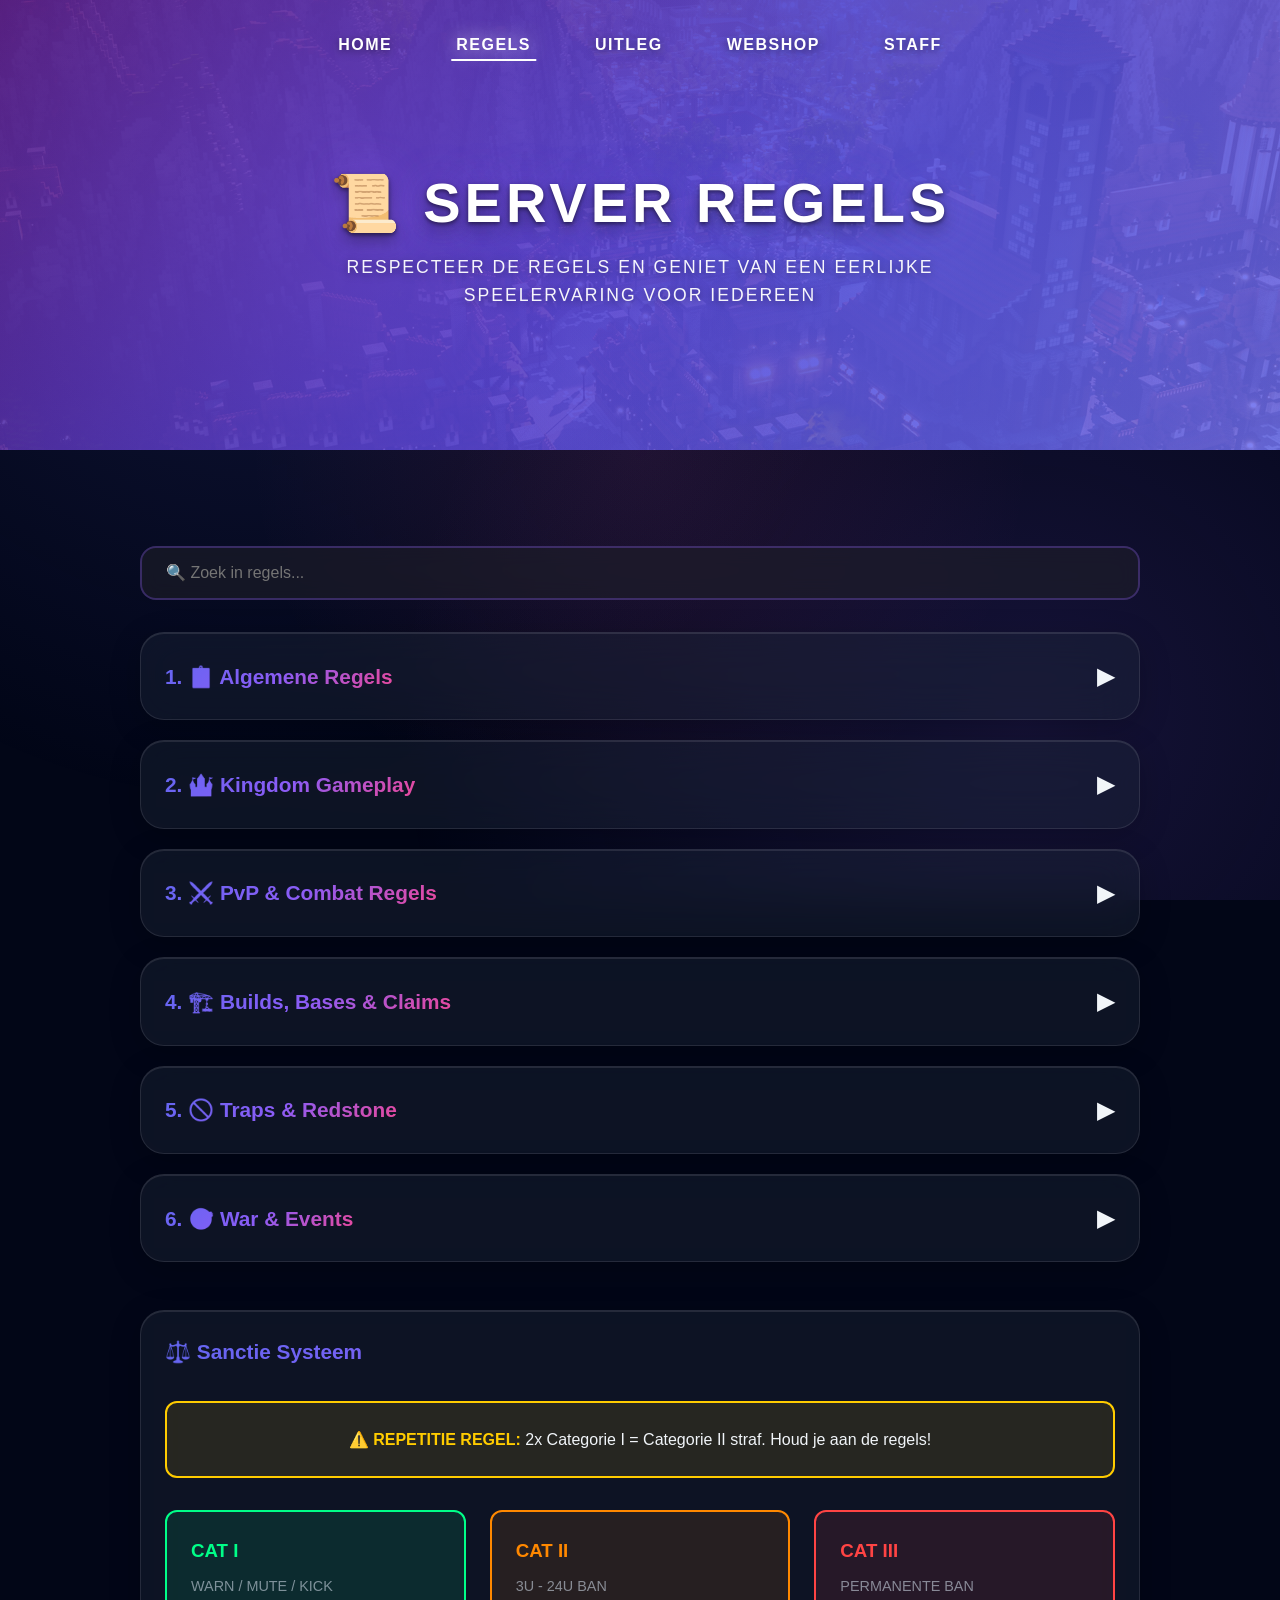
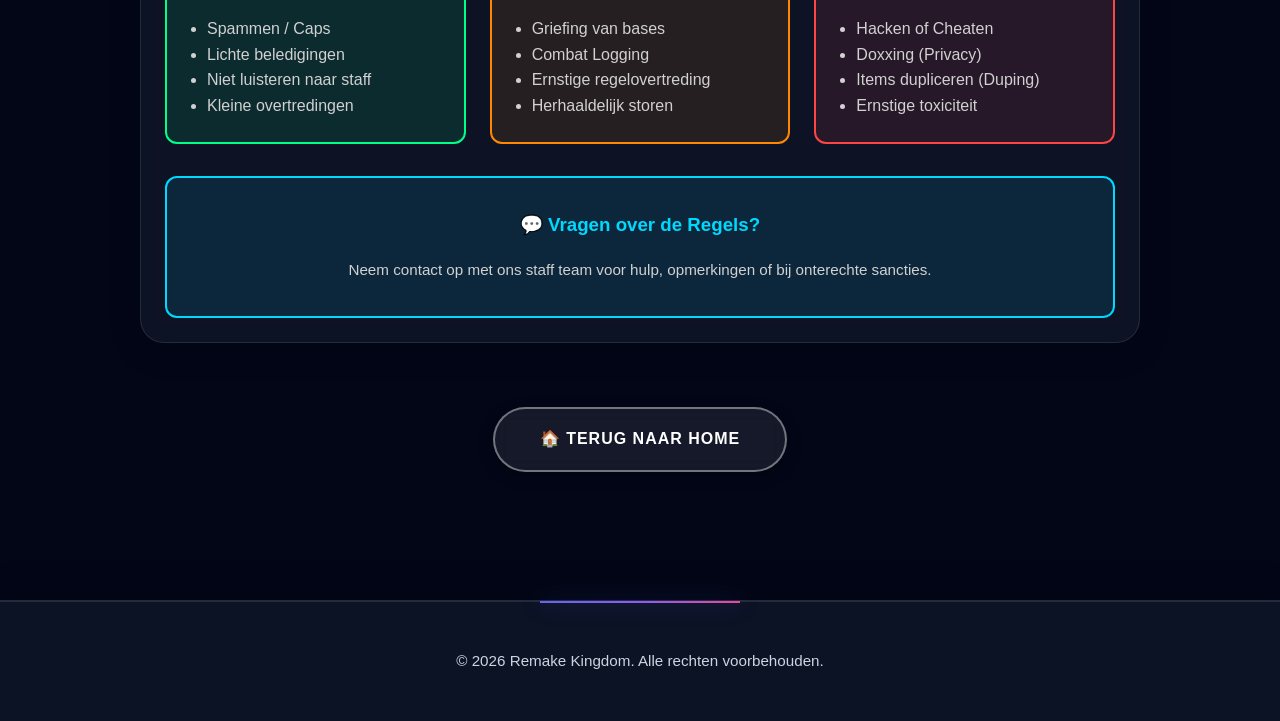
==== commit 871f38e0: "Update regels.html" ====
--- a/regels.html
+++ b/regels.html
@@ -222,7 +222,7 @@
             });
         });
 
-        // Collapsible functionality
+        // Collapsible functionality - Fixed
         document.addEventListener('DOMContentLoaded', function() {
             const headers = document.querySelectorAll('.collapsible-header');
             
@@ -230,11 +230,18 @@
                 header.addEventListener('click', function() {
                     const content = this.nextElementSibling;
                     const icon = this.querySelector('.collapse-icon');
+                    const isOpen = content.style.maxHeight && content.style.maxHeight !== '0px';
                     
-                    if (content.style.maxHeight && content.style.maxHeight !== '0px') {
-                        content.style.maxHeight = '0px';
-                        icon.style.transform = 'rotate(0deg)';
-                    } else {
+                    // Close all other sections first
+                    headers.forEach(otherHeader => {
+                        const otherContent = otherHeader.nextElementSibling;
+                        const otherIcon = otherHeader.querySelector('.collapse-icon');
+                        otherContent.style.maxHeight = '0px';
+                        otherIcon.style.transform = 'rotate(0deg)';
+                    });
+                    
+                    // Open this section if it was closed
+                    if (!isOpen) {
                         content.style.maxHeight = content.scrollHeight + 'px';
                         icon.style.transform = 'rotate(90deg)';
                     }
@@ -257,317 +264,4 @@
         });
     </script>
 </body>
-</html>
-                    <li>
-                        <strong>16. Volg de serverstructuur</strong><br>
-                        Gebruik de juiste kanalen voor vragen, advertenties of reports (zoals aangegeven in Discord/website).
-                    </li>
-                </ul>
-            </div>
-        </div>
-
-        <!-- 2. Attack Regels -->
-        <div class="rules-section card fade-in" data-keywords="attack attacks attacken tijden hertogen koning 12:00 00:00 45 minuten screenshot aanval channel" style="max-width: 1000px; margin: 0 auto 1.25rem;">
-            <div class="collapsible-header" style="cursor: pointer; display: flex; justify-content: space-between; align-items: center; user-select: none;">
-                <h2 style="margin: 0;">2. ⚔️ Attack Regels</h2>
-                <span class="collapse-icon" style="font-size: 1.5rem; transition: transform 0.3s ease; color: var(--accent);">▶</span>
-            </div>
-            <div class="collapsible-content" style="max-height: 0; overflow: hidden; transition: max-height 0.4s ease;">
-                <ul class="rules-list" style="margin-top: 0.75rem;">
-                    <li>
-                        <strong>Attack-tijden</strong><br>
-                        Attacks mogen alleen worden gestart tussen <strong>12:00 en 00:00</strong>. Start je attack niet later dan 23:15 zodat de volledige 45 minuten door kunnen lopen.
-                    </li>
-                    <li>
-                        <strong>Wie mag attacken?</strong><br>
-                        Alleen <strong>Hertogen</strong> of <strong>Koning(en)</strong> mogen een attack starten. Een <strong>General</strong> mag niet zonder toestemming van een koning of hertog.
-                    </li>
-                    <li>
-                        <strong>Maximum attacks per dag</strong><br>
-                        Er zijn maximaal <strong>2 attacks per dag</strong> toegestaan per kingdom. Plan deze met je rank en voorkom dat je laat op de dag nog een tweede attack start.
-                    </li>
-                    <li>
-                        <strong>Aankondiging &amp; voorbereiding</strong><br>
-                        Meld een attack minimaal <strong>30 minuten van tevoren</strong> in het daarvoor bestemde Discord-kanaal. Zorg dat je aanvalsteam klaar is en dat iedereen weet wat de regels zijn.
-                    </li>
-                    <li>
-                        <strong>Regels tijdens de attack</strong><br>
-                        - Een kingdom lead moet tijdens de hele attack op het land blijven. Als de lead verdwijnt stopt de attack voor de rest van het team. <br>
-                        - Geen gebruik van glitches, /log, of out-of-bounds om te ontsnappen of voor een voordeel. <br>
-                        - Na het einde van de attack blijven gebruikers in het gebied niet zomaar hangen; verlaat het land en maak ruimte voor nieuwe aanvallen.
-                    </li>
-                    <li>
-                        <strong>Beperkingen</strong><br>
-                        Als iemand doodgaat, mag er <strong>geen vervanger</strong> het land op. Ook mag je tijdens een attack geen items van anderen stelen buiten de afspraken om (bijv. via traps of verborgen chests).
-                    </li>
-                </ul>
-
-                <div style="background: rgba(236, 72, 153, 0.1); padding: 2rem; border-radius: 12px; margin-top: 2rem; border-left: 4px solid #ec4899;">
-                    <h3 style="color: #ec4899; margin-bottom: 1rem;">📸 LET OP: Screenshot Vereisten</h3>
-                    <p style="color: var(--text-secondary); line-height: 1.9; margin-bottom: 1rem;">
-                        Een leidinggevend maakt ten alle tijden een screen aan de grens van het kingdom die aangevallen gaat worden. Op dit screenshot staat <strong>/list</strong> met de aantallen van beide kingdoms. Daarnaast noteer je alle namen van de aanvallers in de chat met de /list.
-                    </p>
-                    <p style="color: var(--text-secondary); line-height: 1.9; margin-bottom: 1rem;">
-                        Je zet deze screen in de <strong>#Aanval-Channel</strong> met het volgende format:
-                    </p>
-                    <div style="background: rgba(0, 0, 0, 0.3); padding: 1.5rem; border-radius: 8px; font-family: monospace; color: #fff; line-height: 1.8;">
-                        Kingdom:<br>
-                        Attack op:<br>
-                        Aanvallers:<br>
-                        Starttijd:<br>
-                        Tijd land af:
-                    </div>
-                    <p style="color: var(--text-secondary); line-height: 1.9; margin-top: 1rem;">
-                        Dit format moet <strong>voor de attack</strong> worden ingevuld en worden opgestuurd in #Aanval-Channel. Tevens is het voor de leidinggevenden van andere kingdoms niet toegestaan om hier voordelig gebruik van te maken door aan spelers een komende aanval door te geven.
-                    </p>
-                </div>
-            </div>
-        </div>
-
-        <!-- 3. Fort & Verdedigingswerken Regels -->
-        <div class="rules-section card fade-in" data-keywords="fort forten verdediging gracht trappen traps cobwebs lava inbouwen safe doors torens gangen ingangen ladders" style="max-width: 1000px; margin: 0 auto 1.25rem;">
-            <div class="collapsible-header" style="cursor: pointer; display: flex; justify-content: space-between; align-items: center; user-select: none;">
-                <h2 style="margin: 0;">3. 🏰 Fort & Verdedigingswerken Regels</h2>
-                <span class="collapse-icon" style="font-size: 1.5rem; transition: transform 0.3s ease; color: var(--accent);">▶</span>
-            </div>
-            <div class="collapsible-content" style="max-height: 0; overflow: hidden; transition: max-height 0.4s ease;">
-                <ul class="rules-list" style="margin-top: 0.75rem;">
-                    <li>
-                        <strong>Trappen/Traps</strong><br>
-                        Trappen, valkuilen of andere traps die spelers plotseling kunnen doden zijn <strong>NIET toegestaan</strong>, tenzij het deel uitmaakt van een afgesproken PvP-arena.
-                    </li>
-                    <li>
-                        <strong>Cobwebs en Lava</strong><br>
-                        Cobwebs en lava plaatsen in een ijstunnel / gang of op wegen is <strong>NIET toegestaan</strong>. Dit blokkadeert spelers en veroorzaakt frustratie.
-                    </li>
-                    <li>
-                        <strong>Grachten</strong><br>
-                        Forten mogen een gracht hebben. De gracht mag niet breder dan <strong>10 blocks</strong> en niet dieper dan <strong>10 blocks</strong>. Ladders zijn <strong>3 breed</strong> in alle hoeken verplicht om terug omhoog te kunnen.
-                    </li>
-                    <li>
-                        <strong>Inbouwen</strong><br>
-                        Inbouwen is <strong>NIET toegestaan</strong> (zowel cobwebs als blocks). Openingen moeten toegankelijk blijven voor anderen.
-                    </li>
-                    <li>
-                        <strong>Safe Doors</strong><br>
-                        Geen safe doors met pressure plates: deuren moeten eerlijk en openbaar te gebruiken zijn.
-                    </li>
-                    <li>
-                        <strong>Torens</strong><br>
-                        Torens moeten in verbinding staan met de muren en mogen geen losstaande 'one-hit' plekken creëren.
-                    </li>
-                    <li>
-                        <strong>Gang Afmetingen</strong><br>
-                        De ingang en alle andere doorgangen moeten minimaal <strong>3 blocks breed</strong> en <strong>3 blocks hoog</strong> zijn, zodat mensen er veilig doorheen kunnen.
-                    </li>
-                    <li>
-                        <strong>Meerdere Ingangen</strong><br>
-                        Er moeten meerdere ingangen zijn zodat verdedigers en aanvallers een fatsoenlijke verdeling hebben.
-                    </li>
-                    <li>
-                        <strong>Ladder Beperkingen</strong><br>
-                        Eén ladder omhoog om mensen makkelijk naar beneden te schieten is <strong>niet toegestaan</strong>. Maak meerdere toegangen om schieten te ontmoedigen.
-                    </li>
-                    <li>
-                        <strong>Trappen in Fort</strong><br>
-                        Er moeten minimaal <strong>2 trappen omhoog</strong> zijn in het fort voor de attackers, zodat het eerlijk blijft voor beide teams.
-                    </li>
-                    <li>
-                        <strong>Geen verborgen valkuilen</strong><br>
-                        Als je een valkuil gebruikt, zorg dan dat het duidelijk is dat het een valkuil is. Onverwachte traps in openbare routes zijn niet toegestaan.
-                    </li>
-                    <li>
-                        <strong>Respecteer de omgeving</strong><br>
-                        Graaf of bouw niet in de buurt van andermans basis zonder toestemming. Laat geen gaten of gebroken omgevingen achter.
-                    </li>
-                </ul>
-            </div>
-        </div>
-
-        <!-- 4. Straffen bij Overtreding -->
-        <div class="rules-section card fade-in" data-keywords="straffen overtreding waarschuwing mute kick ban permanente tijdelijke" style="max-width: 1000px; margin: 0 auto 1.25rem; background: rgba(231, 76, 60, 0.15); border-left-color: #e74c3c;">
-            <div class="collapsible-header" style="cursor: pointer; display: flex; justify-content: space-between; align-items: center; user-select: none;">
-                <h2 style="color: #ef4444; margin: 0;">4. ⚠️ Straffen bij Overtreding</h2>
-                <span class="collapse-icon" style="font-size: 1.5rem; transition: transform 0.3s ease; color: #ef4444;">▶</span>
-            </div>
-            <div class="collapsible-content" style="max-height: 0; overflow: hidden; transition: max-height 0.4s ease;">
-                <p style="color: var(--text-secondary); line-height: 1.8; margin-top: 1rem;">
-                    We hanteren een schaal van maatregelen om duidelijkheid en eerlijkheid te behouden. Staff bepaalt de straf op basis van: ernst, herhaling, intentie en context.<br><br>
-                    • <strong>Waarschuwing</strong> — Eerste overtreding of onbedoeld gedrag.<br>
-                    • <strong>Mute (1-24 uur)</strong> — Chat misbruik, spam, schelden of dreigen.<br>
-                    • <strong>Kick</strong> — Bij herhaalde waarschuwingen of wanprestatie (slecht gedrag tegen andere spelers of staff).<br>
-                    • <strong>Tijdelijke Ban (1-30 dagen)</strong> — Ernstige overtredingen zoals griefing, hacking, doxxing of herhaald valsspelen.<br>
-                    • <strong>Permanente Ban</strong> — Zeer ernstige zaken (hacken, stelen, doxxen, grootschalige griefing) of wanneer iemand meerdere keren niet naar staff luistert.<br><br>
-                    Als je het niet eens bent met een straf, neem dan contact op met staff en vraag om een uitleg. Discriminatie of bedreigingen naar staff kan leiden tot zwaardere straffen.
-                </p>
-            </div>
-        </div>
-
-        <!-- 5. Beveiliging & Privacy -->
-        <div class="rules-section card fade-in" data-keywords="beveiliging privacy account delen wachtwoorden" style="max-width: 1000px; margin: 0 auto 1.25rem; background: rgba(59, 130, 246, 0.08); border-left-color: #3b82f6;">
-            <div class="collapsible-header" style="cursor: pointer; display: flex; justify-content: space-between; align-items: center; user-select: none;">
-                <h2 style="color: #2563eb; margin: 0;">5. 🔒 Beveiliging &amp; Privacy</h2>
-                <span class="collapse-icon" style="font-size: 1.5rem; transition: transform 0.3s ease; color: #2563eb;">▶</span>
-            </div>
-            <div class="collapsible-content" style="max-height: 0; overflow: hidden; transition: max-height 0.4s ease;">
-                <ul class="rules-list" style="margin-top: 0.75rem;">
-                    <li>
-                        <strong>Beveilig je account</strong><br>
-                        Gebruik een sterk wachtwoord. Deel je account niet met anderen en log altijd uit op publieke computers.
-                    </li>
-                    <li>
-                        <strong>2FA / dubbele verificatie</strong><br>
-                        Gebruik waar mogelijk 2FA (bijv. op Discord) om je account extra te beschermen.
-                    </li>
-                    <li>
-                        <strong>Geen doxxing</strong><br>
-                        Plaats geen persoonlijke gegevens van jezelf of anderen in de chat of op Discord.
-                    </li>
-                    <li>
-                        <strong>Rapporteer verdachte zaken</strong><br>
-                        Zie je iets verdachts? Meld het dan direct bij een staff member in de juiste kanalen.
-                    </li>
-                    <li>
-                        <strong>Verander je wachtwoord bij twijfel</strong><br>
-                        Als je het gevoel hebt dat je account is gecompromitteerd, wijzig direct je wachtwoord en meld het aan staff.
-                    </li>
-                </ul>
-            </div>
-        </div>
-
-        <!-- 6. Staff & Rollen -->
-        <div class="rules-section card fade-in" data-keywords="staff rollen moderator helper regels permissies gedrag" style="max-width: 1000px; margin: 0 auto 1.25rem; background: rgba(34, 197, 94, 0.08); border-left-color: #22c55e;">
-            <div class="collapsible-header" style="cursor: pointer; display: flex; justify-content: space-between; align-items: center; user-select: none;">
-                <h2 style="color: #16a34a; margin: 0;">6. 🛡️ Staff &amp; Rollen</h2>
-                <span class="collapse-icon" style="font-size: 1.5rem; transition: transform 0.3s ease; color: #16a34a;">▶</span>
-            </div>
-            <div class="collapsible-content" style="max-height: 0; overflow: hidden; transition: max-height 0.4s ease;">
-                <ul class="rules-list" style="margin-top: 0.75rem;">
-                    <li>
-                        <strong>Staff heeft extra verantwoordelijkheden</strong><br>
-                        Staff is er om de server veilig en leuk te houden. Volg hun instructies op en geef hen ruimte om hun werk te doen.
-                    </li>
-                    <li>
-                        <strong>Zeg iets als je advies nodig hebt</strong><br>
-                        Niet zeker wat je mag doen? Vraag het aan een moderator of beheerder voordat je actie onderneemt.
-                    </li>
-                    <li>
-                        <strong>Geen misbruik van staffrechten</strong><br>
-                        Als je staff bent, gebruik je rechten alleen voor serverbeheer. Misbruik leidt tot schorsing of verlies van rechten.
-                    </li>
-                    <li>
-                        <strong>Rapporteer staffproblemen correct</strong><br>
-                        Als je een probleem hebt met staffgedrag: maak een ticket in Discord. Doe dit niet in de publieke chat.
-                    </li>
-                </ul>
-            </div>
-        </div>
-
-        <div style="text-align: center; margin-top: 4rem;">
-            <p style="color: var(--text-secondary); margin-bottom: 2rem; font-size: 1.1rem;">
-                Vragen over de regels? Neem contact op met ons staff team!
-            </p>
-            <a href="staff.html" class="btn">👥 Bekijk Staff Team</a>
-            <a href="index.html" class="btn btn-secondary" style="margin-left: 1rem;">🏠 Terug naar Home</a>
-        </div>
-    </div>
-
-    <footer>
-        <p>&copy; 2026 Remake Kingdom. Alle rechten voorbehouden.</p>
-    </footer>
-
-    <script>
-        // Collapsible functionality
-        document.querySelectorAll('.collapsible-header').forEach(header => {
-            header.addEventListener('click', () => {
-                const section = header.closest('.rules-section');
-                const content = section.querySelector('.collapsible-content');
-                const icon = header.querySelector('.collapse-icon');
-                
-                if (content.style.maxHeight === '0px' || content.style.maxHeight === '') {
-                    // Expand
-                    content.style.maxHeight = content.scrollHeight + 'px';
-                    icon.textContent = '▼';
-                    icon.style.transform = 'rotate(0deg)';
-                } else {
-                    // Collapse
-                    content.style.maxHeight = '0px';
-                    icon.textContent = '▶';
-                    icon.style.transform = 'rotate(0deg)';
-                }
-            });
-        });
-
-        // Search functionality
-        const searchInput = document.getElementById('rulesSearch');
-        const rulesSections = document.querySelectorAll('.rules-section');
-
-        searchInput.addEventListener('input', (e) => {
-            const searchTerm = e.target.value.toLowerCase().trim();
-            
-            rulesSections.forEach(section => {
-                const text = section.textContent.toLowerCase();
-                const keywords = section.dataset.keywords?.toLowerCase() || '';
-                const content = section.querySelector('.collapsible-content');
-                const icon = section.querySelector('.collapse-icon');
-                
-                if (searchTerm === '') {
-                    // Reset to default view - keep current state
-                    section.style.display = '';
-                    section.style.opacity = '1';
-                    section.style.filter = '';
-                    section.style.transform = '';
-                } else if (text.includes(searchTerm) || keywords.includes(searchTerm)) {
-                    // Show matching section and expand it
-                    section.style.display = '';
-                    section.style.opacity = '1';
-                    section.style.filter = '';
-                    content.style.maxHeight = content.scrollHeight + 'px';
-                    icon.textContent = '▼';
-                    
-                    // Highlight effect
-                    section.style.transform = 'scale(1.02)';
-                    setTimeout(() => {
-                        section.style.transform = '';
-                    }, 300);
-                } else {
-                    // Hide non-matching section and collapse it
-                    section.style.display = '';
-                    section.style.opacity = '0.2';
-                    section.style.filter = 'blur(3px)';
-                    section.style.transform = '';
-                    content.style.maxHeight = '0px';
-                    icon.textContent = '▶';
-                }
-            });
-        });
-
-        // Search input focus styling
-        searchInput.addEventListener('focus', () => {
-            searchInput.style.borderColor = 'rgba(139, 92, 246, 0.8)';
-            searchInput.style.boxShadow = '0 0 20px rgba(139, 92, 246, 0.3)';
-        });
-
-        searchInput.addEventListener('blur', () => {
-            searchInput.style.borderColor = 'rgba(139, 92, 246, 0.3)';
-            searchInput.style.boxShadow = '';
-        });
-
-        // Fade in animation on load
-        document.addEventListener('DOMContentLoaded', () => {
-            const cards = document.querySelectorAll('.rules-section');
-            cards.forEach((card, index) => {
-                setTimeout(() => {
-                    card.style.opacity = '0';
-                    card.style.transform = 'translateY(20px)';
-                    card.style.transition = 'all 0.6s ease-out';
-                    setTimeout(() => {
-                        card.style.opacity = '1';
-                        card.style.transform = 'translateY(0)';
-                    }, 50);
-                }, index * 100);
-            });
-        });
-    </script>
-</body>
 </html>
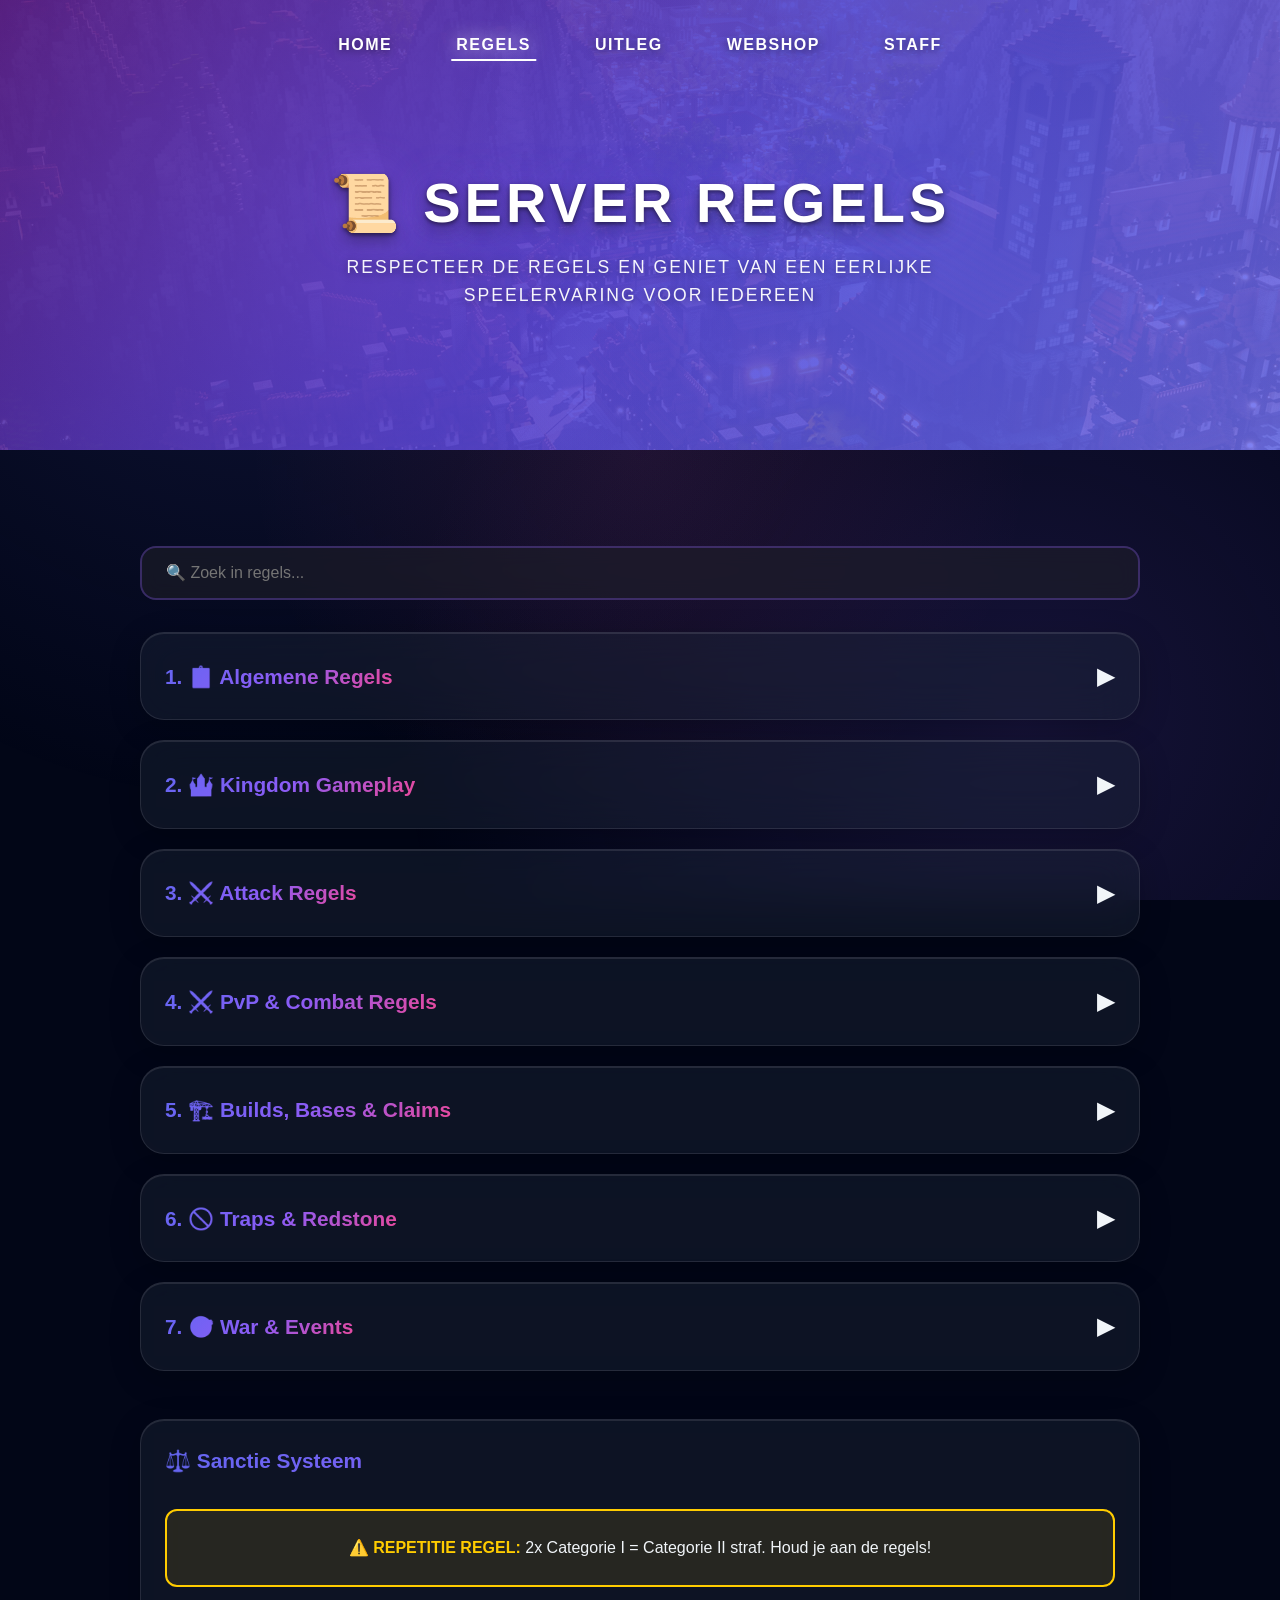
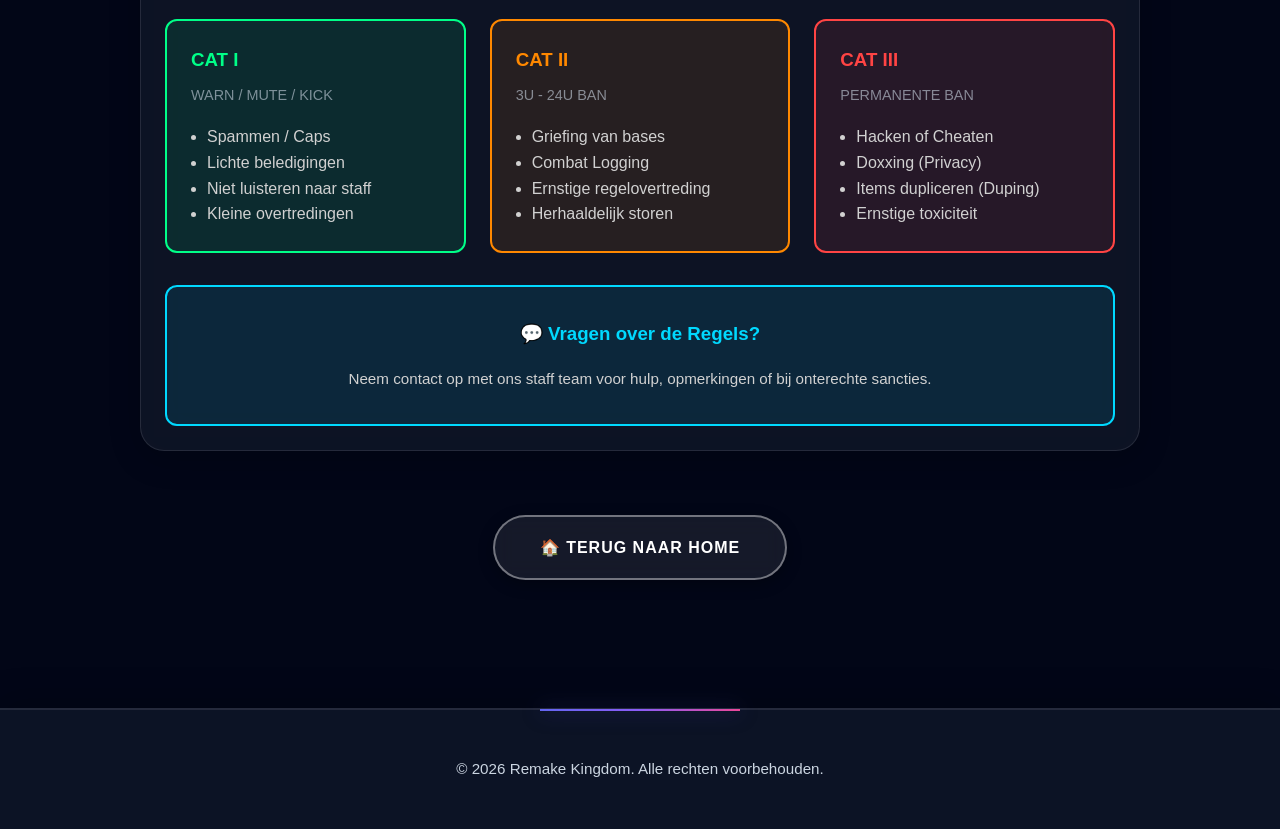
==== commit 28df732d: "Update regels.html" ====
--- a/regels.html
+++ b/regels.html
@@ -72,10 +72,68 @@
             </div>
         </div>
 
-        <!-- 3. PvP & Combat -->
-        <div class="rules-section card fade-in" style="max-width: 1000px; margin: 0 auto 1.25rem;">
-            <div class="collapsible-header" style="cursor: pointer; display: flex; justify-content: space-between; align-items: center; user-select: none;">
-                <h2 style="margin: 0;">3. ⚔️ PvP & Combat Regels</h2>
+        <!-- 3. Attack Regels -->
+        <div class="rules-section card fade-in" data-keywords="attack attacks attacken tijden hertogen koning 12:00 00:00 45 minuten screenshot aanval channel" style="max-width: 1000px; margin: 0 auto 1.25rem;">
+            <div class="collapsible-header" style="cursor: pointer; display: flex; justify-content: space-between; align-items: center; user-select: none;">
+                <h2 style="margin: 0;">3. ⚔️ Attack Regels</h2>
+                <span class="collapse-icon" style="font-size: 1.5rem; transition: transform 0.3s ease; color: var(--accent);">▶</span>
+            </div>
+            <div class="collapsible-content" style="max-height: 0; overflow: hidden; transition: max-height 0.4s ease;">
+                <ul class="rules-list" style="margin-top: 0.75rem;">
+                    <li>
+                        <strong>Attack-tijden</strong><br>
+                        Attacks mogen alleen worden gestart tussen <strong>12:00 en 00:00</strong>. Start je attack niet later dan 23:15 zodat de volledige 45 minuten door kunnen lopen.
+                    </li>
+                    <li>
+                        <strong>Wie mag attacken?</strong><br>
+                        Alleen <strong>Hertogen</strong> of <strong>Koning(en)</strong> mogen een attack starten. Een <strong>General</strong> mag niet zonder toestemming van een koning of hertog.
+                    </li>
+                    <li>
+                        <strong>Maximum attacks per dag</strong><br>
+                        Er zijn maximaal <strong>2 attacks per dag</strong> toegestaan per kingdom. Plan deze met je rank en voorkom dat je laat op de dag nog een tweede attack start.
+                    </li>
+                    <li>
+                        <strong>Aankondiging &amp; voorbereiding</strong><br>
+                        Meld een attack minimaal <strong>30 minuten van tevoren</strong> in het daarvoor bestemde Discord-kanaal. Zorg dat je aanvalsteam klaar is en dat iedereen weet wat de regels zijn.
+                    </li>
+                    <li>
+                        <strong>Regels tijdens de attack</strong><br>
+                        - Een kingdom lead moet tijdens de hele attack op het land blijven. Als de lead verdwijnt stopt de attack voor de rest van het team. <br>
+                        - Geen gebruik van glitches, /log, of out-of-bounds om te ontsnappen of voor een voordeel. <br>
+                        - Na het einde van de attack blijven gebruikers in het gebied niet zomaar hangen; verlaat het land en maak ruimte voor nieuwe aanvallen.
+                    </li>
+                    <li>
+                        <strong>Beperkingen</strong><br>
+                        Als iemand doodgaat, mag er <strong>geen vervanger</strong> het land op. Ook mag je tijdens een attack geen items van anderen stelen buiten de afspraken om (bijv. via traps of verborgen chests).
+                    </li>
+                </ul>
+
+                <div style="background: rgba(236, 72, 153, 0.1); padding: 2rem; border-radius: 12px; margin-top: 2rem; border-left: 4px solid #ec4899;">
+                    <h3 style="color: #ec4899; margin-bottom: 1rem;">📸 LET OP: Screenshot Vereisten</h3>
+                    <p style="color: var(--text-secondary); line-height: 1.9; margin-bottom: 1rem;">
+                        Een leidinggevend maakt ten alle tijden een screen aan de grens van het kingdom die aangevallen gaat worden. Op dit screenshot staat <strong>/list</strong> met de aantallen van beide kingdoms. Daarnaast noteer je alle namen van de aanvallers in de chat met de /list.
+                    </p>
+                    <p style="color: var(--text-secondary); line-height: 1.9; margin-bottom: 1rem;">
+                        Je zet deze screen in de <strong>#Aanval-Channel</strong> met het volgende format:
+                    </p>
+                    <div style="background: rgba(0, 0, 0, 0.3); padding: 1.5rem; border-radius: 8px; font-family: monospace; color: #fff; line-height: 1.8;">
+                        Kingdom:<br>
+                        Attack op:<br>
+                        Aanvallers:<br>
+                        Starttijd:<br>
+                        Tijd land af:
+                    </div>
+                    <p style="color: var(--text-secondary); line-height: 1.9; margin-top: 1rem;">
+                        Dit format moet <strong>voor de attack</strong> worden ingevuld en worden opgestuurd in #Aanval-Channel. Tevens is het voor de leidinggevenden van andere kingdoms niet toegestaan om hier voordelig gebruik van te maken door aan spelers een komende aanval door te geven.
+                    </p>
+                </div>
+            </div>
+        </div>
+
+        <!-- 4. PvP & Combat -->
+        <div class="rules-section card fade-in" style="max-width: 1000px; margin: 0 auto 1.25rem;">
+            <div class="collapsible-header" style="cursor: pointer; display: flex; justify-content: space-between; align-items: center; user-select: none;">
+                <h2 style="margin: 0;">4. ⚔️ PvP & Combat Regels</h2>
                 <span class="collapse-icon" style="font-size: 1.5rem; transition: transform 0.3s ease; color: var(--accent);">▶</span>
             </div>
             <div class="collapsible-content" style="max-height: 0; overflow: hidden; transition: max-height 0.4s ease;">
@@ -91,10 +149,10 @@
             </div>
         </div>
 
-        <!-- 4. Builds & Claims -->
-        <div class="rules-section card fade-in" style="max-width: 1000px; margin: 0 auto 1.25rem;">
-            <div class="collapsible-header" style="cursor: pointer; display: flex; justify-content: space-between; align-items: center; user-select: none;">
-                <h2 style="margin: 0;">4. 🏗️ Builds, Bases & Claims</h2>
+        <!-- 5. Builds & Claims -->
+        <div class="rules-section card fade-in" style="max-width: 1000px; margin: 0 auto 1.25rem;">
+            <div class="collapsible-header" style="cursor: pointer; display: flex; justify-content: space-between; align-items: center; user-select: none;">
+                <h2 style="margin: 0;">5. 🏗️ Builds, Bases & Claims</h2>
                 <span class="collapse-icon" style="font-size: 1.5rem; transition: transform 0.3s ease; color: var(--accent);">▶</span>
             </div>
             <div class="collapsible-content" style="max-height: 0; overflow: hidden; transition: max-height 0.4s ease;">
@@ -110,10 +168,10 @@
             </div>
         </div>
 
-        <!-- 5. Traps -->
-        <div class="rules-section card fade-in" style="max-width: 1000px; margin: 0 auto 1.25rem;">
-            <div class="collapsible-header" style="cursor: pointer; display: flex; justify-content: space-between; align-items: center; user-select: none;">
-                <h2 style="margin: 0;">5. 🚫 Traps & Redstone</h2>
+        <!-- 6. Traps -->
+        <div class="rules-section card fade-in" style="max-width: 1000px; margin: 0 auto 1.25rem;">
+            <div class="collapsible-header" style="cursor: pointer; display: flex; justify-content: space-between; align-items: center; user-select: none;">
+                <h2 style="margin: 0;">6. 🚫 Traps & Redstone</h2>
                 <span class="collapse-icon" style="font-size: 1.5rem; transition: transform 0.3s ease; color: var(--accent);">▶</span>
             </div>
             <div class="collapsible-content" style="max-height: 0; overflow: hidden; transition: max-height 0.4s ease;">
@@ -128,10 +186,10 @@
             </div>
         </div>
 
-        <!-- 6. Events & Wars -->
-        <div class="rules-section card fade-in" style="max-width: 1000px; margin: 0 auto 1.25rem;">
-            <div class="collapsible-header" style="cursor: pointer; display: flex; justify-content: space-between; align-items: center; user-select: none;">
-                <h2 style="margin: 0;">6. 🎯 War & Events</h2>
+        <!-- 7. Events & Wars -->
+        <div class="rules-section card fade-in" style="max-width: 1000px; margin: 0 auto 1.25rem;">
+            <div class="collapsible-header" style="cursor: pointer; display: flex; justify-content: space-between; align-items: center; user-select: none;">
+                <h2 style="margin: 0;">7. 🎯 War & Events</h2>
                 <span class="collapse-icon" style="font-size: 1.5rem; transition: transform 0.3s ease; color: var(--accent);">▶</span>
             </div>
             <div class="collapsible-content" style="max-height: 0; overflow: hidden; transition: max-height 0.4s ease;">
